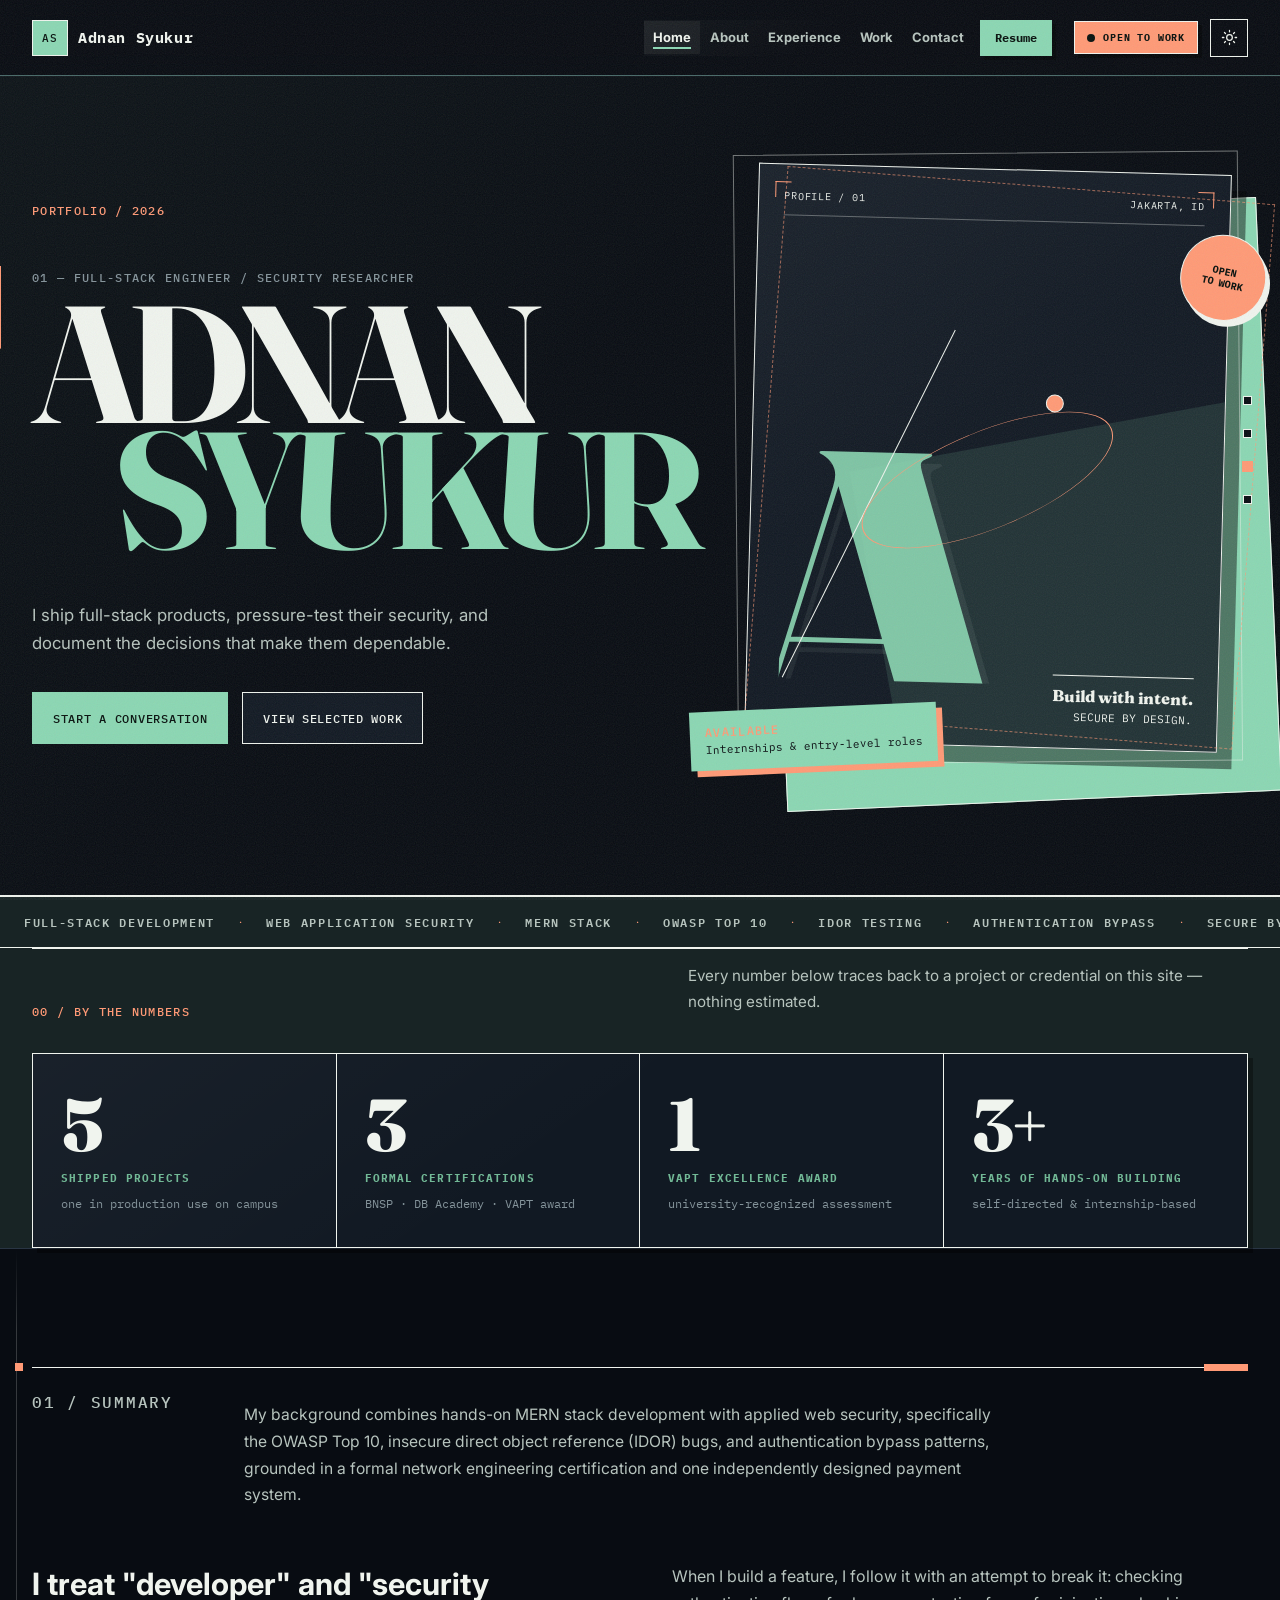
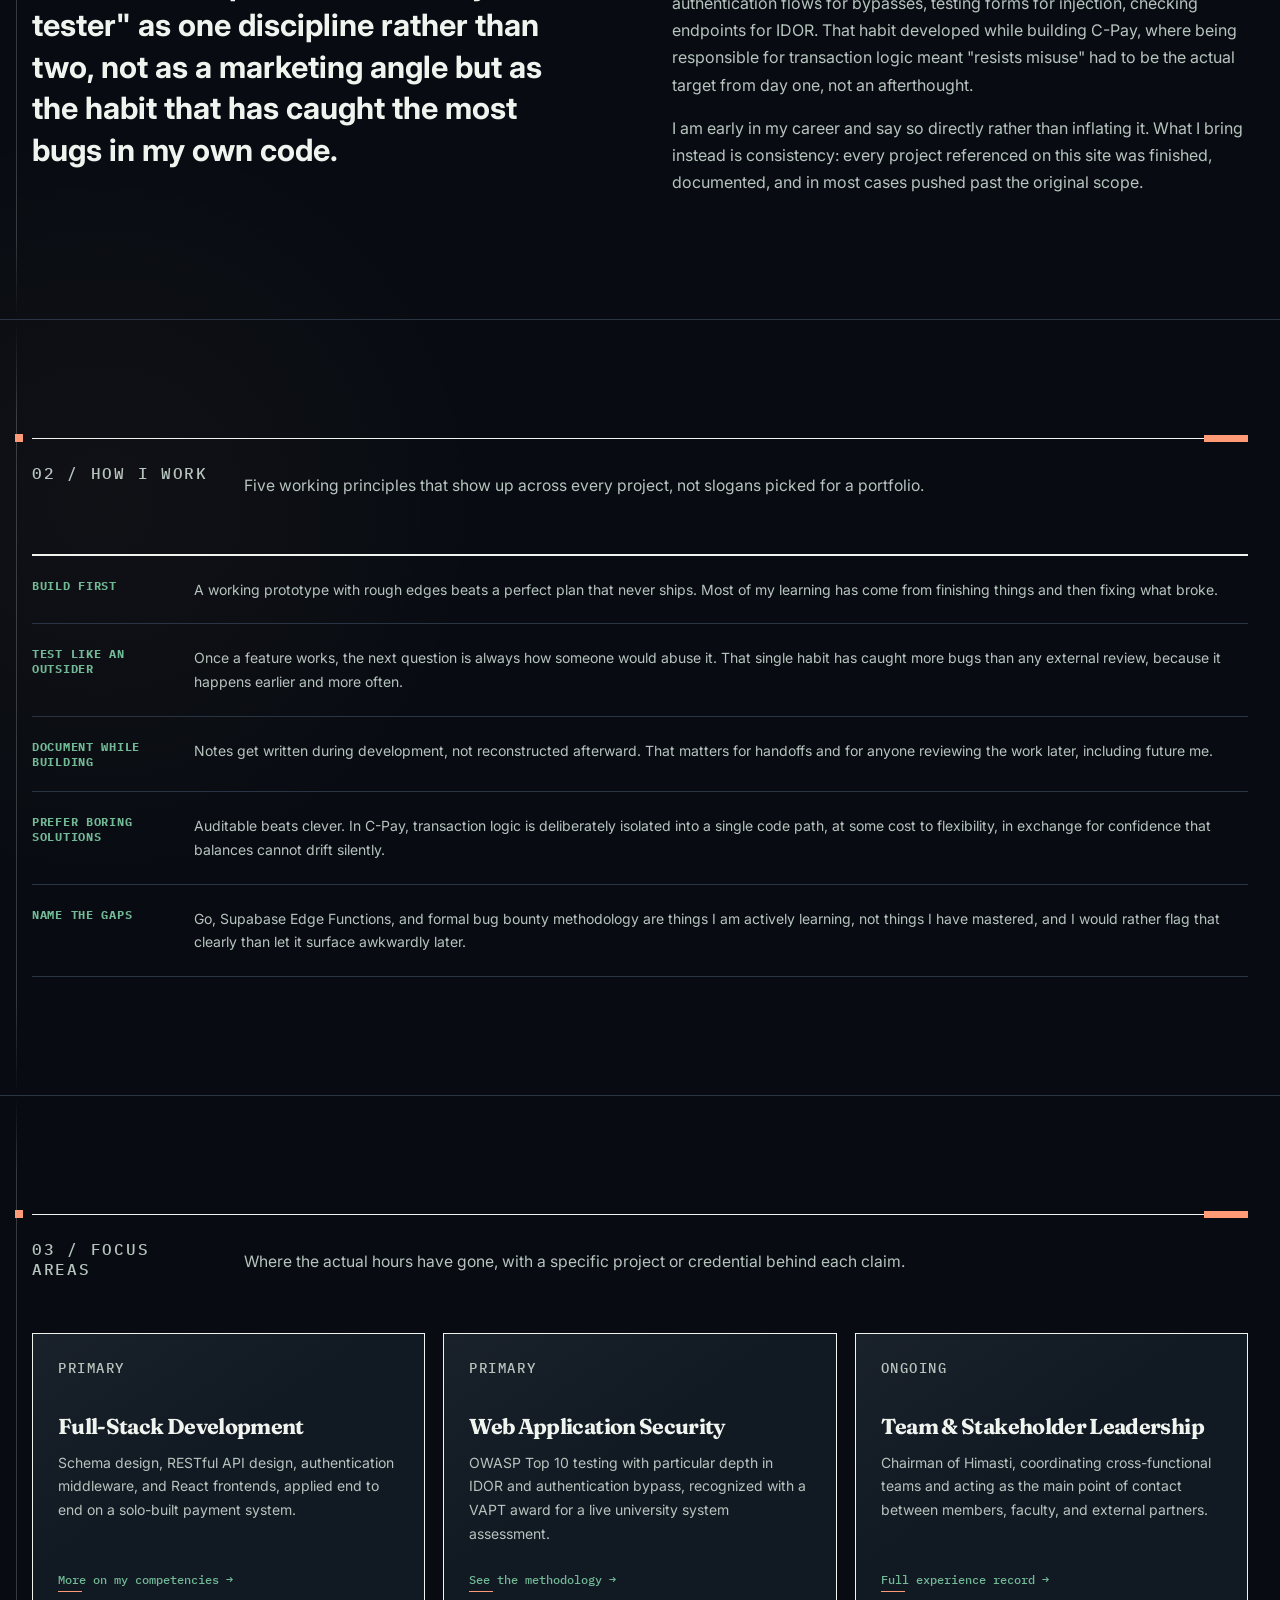
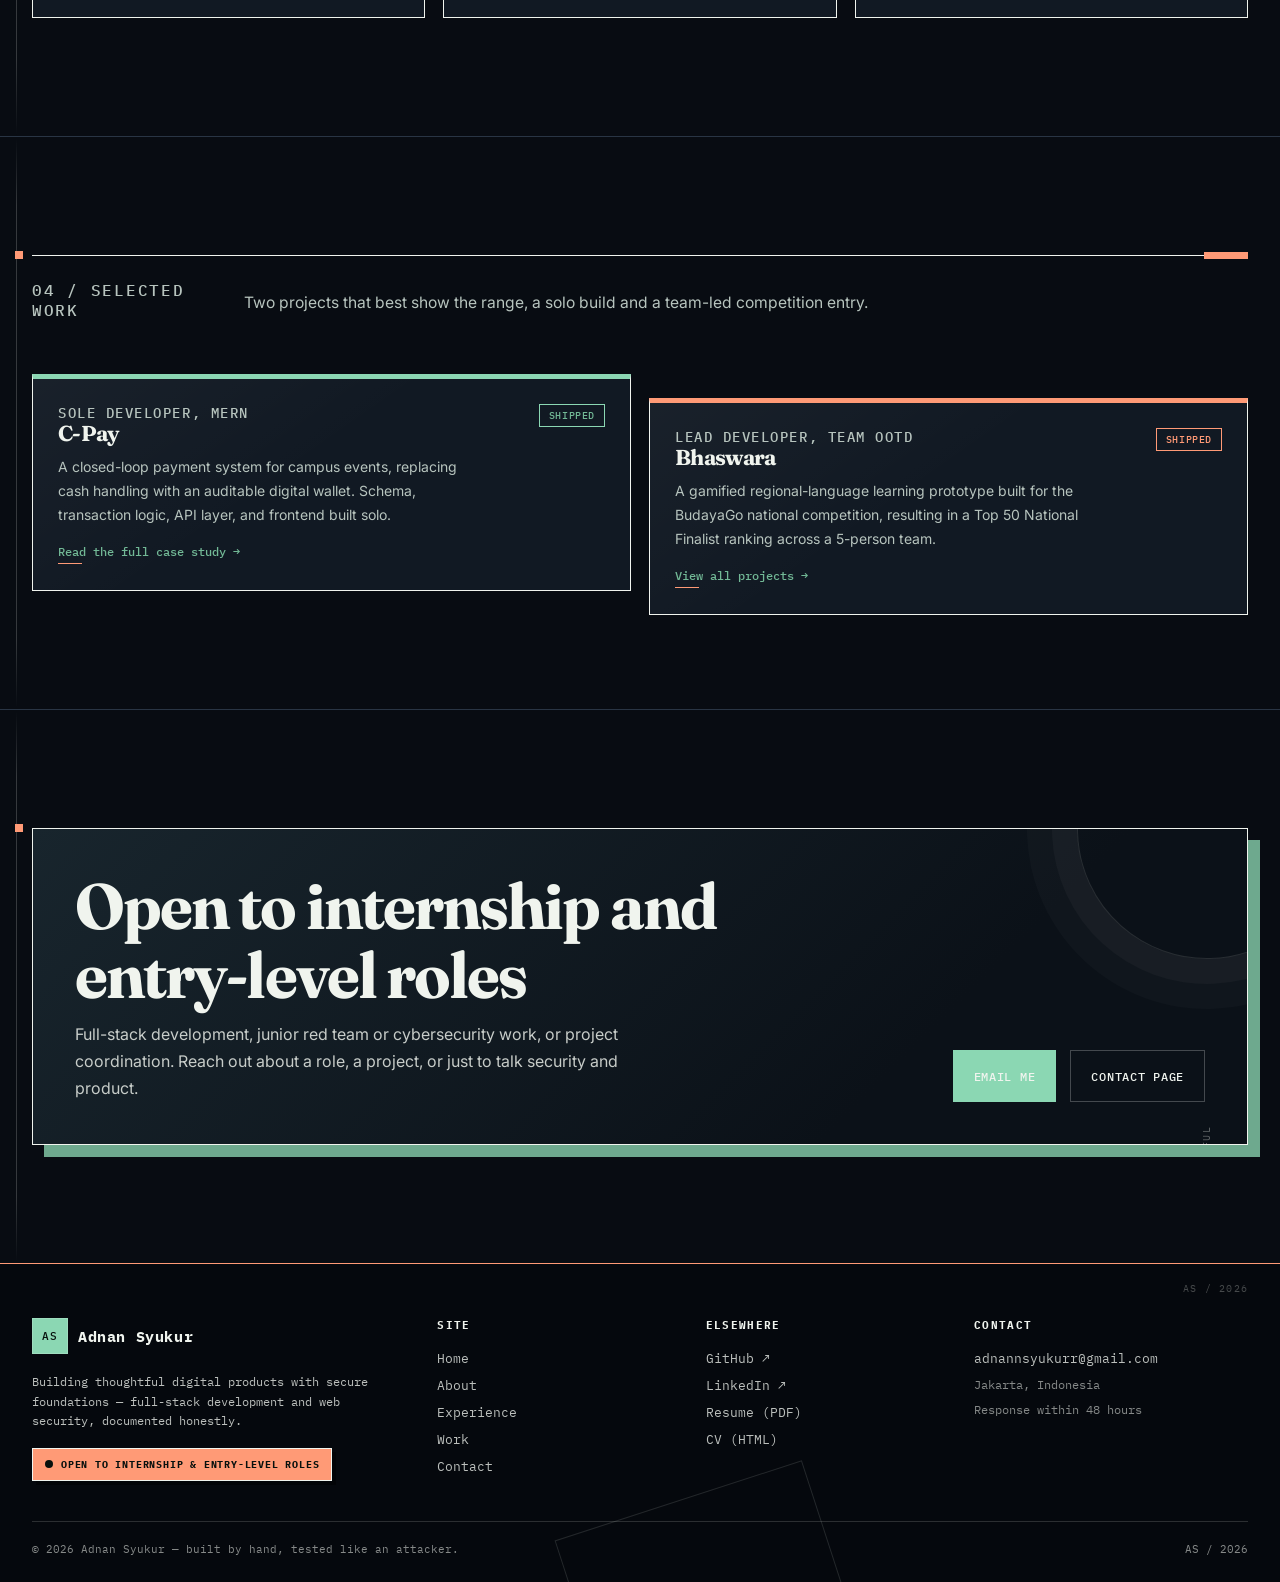
==== index.html @ c0afda23 "CHANGES" ====
<!DOCTYPE html>
<html lang="en">
<head>
<meta charset="UTF-8">
<meta name="viewport" content="width=device-width, initial-scale=1.0, viewport-fit=cover">
<meta name="theme-color" content="#080C12">
<meta name="color-scheme" content="light dark">
<script>
/* Dark is the portfolio's primary direction; an explicit light choice wins. */
(function(){try{var t=localStorage.getItem('theme');if(t!=='light'){document.documentElement.setAttribute('data-theme','dark')}}catch(e){document.documentElement.setAttribute('data-theme','dark')}})();
</script>
<meta name="robots" content="index, follow, max-snippet:-1, max-image-preview:large, max-video-preview:-1">

<!-- Canonical and language tags -->
<link rel="canonical" href="https://adnan-portofolio-navy.vercel.app/">
<link rel="alternate" hreflang="en" href="https://adnan-portofolio-navy.vercel.app/">

<!-- Primary Meta Tags -->
<title>Adnan Syukur | Full-Stack Developer & Security Researcher | Portfolio</title>
<meta name="description" content="Full-stack developer (MERN) and web security researcher with expertise in IDOR testing, authentication bypass, and secure system architecture. Currently open to roles in development and cybersecurity.">
<meta name="author" content="Adnan Syukur">
<meta name="keywords" content="full-stack developer, MERN, web security, IDOR testing, authentication, cybersecurity, portfolio">

<!-- Open Graph / Facebook Meta Tags -->
<meta property="og:type" content="website">
<meta property="og:url" content="https://adnan-portofolio-navy.vercel.app/">
<meta property="og:title" content="Adnan Syukur | Full-Stack Developer & Security Researcher">
<meta property="og:description" content="Explore my projects in full-stack development and web application security testing with proven MERN expertise.">
<meta property="og:site_name" content="Adnan Syukur Portfolio">
<meta property="og:locale" content="en_US">

<!-- Twitter Meta Tags -->
<meta name="twitter:card" content="summary_large_image">
<meta name="twitter:url" content="https://adnan-portofolio-navy.vercel.app/">
<meta name="twitter:title" content="Adnan Syukur | Full-Stack Developer & Security Researcher">
<meta name="twitter:description" content="Full-stack developer combining MERN stack expertise with applied web security testing.">
<meta name="twitter:creator" content="@adnansyukurs">

<!-- Favicon and Icons -->
<link rel="icon" href="assets/favicon.svg" type="image/svg+xml">
<link rel="shortcut icon" href="assets/favicon.svg">
<link rel="apple-touch-icon" href="assets/favicon.svg">

<!-- Preload and Prefetch -->
<link rel="preload" href="css/style.css" as="style">
<link rel="preconnect" href="https://fonts.googleapis.com">
<link rel="preconnect" href="https://fonts.gstatic.com" crossorigin>

<!-- Stylesheet -->
<link rel="stylesheet" href="css/style.css">
<link rel="stylesheet" href="https://fonts.googleapis.com/css2?family=Fraunces:opsz,wght@9..144,600;9..144,700;9..144,800&family=Inter:wght@400;500;600;700;800&family=IBM+Plex+Mono:wght@400;500;600;700&display=swap">
<script type="application/ld+json">
{"@context":"https://schema.org","@type":"Person","name":"Adnan Syukur","url":"https://adnan-portofolio-navy.vercel.app/","jobTitle":"Full-Stack Developer and Security Researcher","sameAs":["https://github.com/SS7ZX","https://www.linkedin.com/in/adnansyukurs/"]}
</script>

<!-- No-JavaScript fallback -->
<noscript>
  <p>This site works best with JavaScript enabled. Most features will still be available without it.</p>
</noscript>
</head>
<body>

<header class="site-header">
  <div class="container header-inner">
    <a class="brand" href="index.html">
      <span class="brand-mark">AS</span>
      <span class="brand-label">Adnan Syukur</span>
    </a>

    <nav class="site-nav" id="site-nav" aria-label="Main navigation">
      <a href="index.html" aria-current="page">Home</a>
      <a href="about.html">About</a>
      <a href="experience.html">Experience</a>
      <a href="work.html">Work</a>
      <a href="contact.html">Contact</a>
      <a class="nav-cta" href="assets/Adnan%20Syukur%20CV.pdf" target="_blank" rel="noopener">Resume</a>
    </nav>

    <div class="nav-meta" aria-label="Availability status">
      <span class="nav-status"><span class="nav-status-dot"></span>Open to work</span>
    </div>

    <button class="theme-toggle" id="theme-toggle" type="button" aria-label="Switch to dark mode" aria-pressed="false">
      <svg class="icon-sun" viewBox="0 0 24 24" fill="none" stroke="currentColor" stroke-width="1.8" stroke-linecap="round" aria-hidden="true"><circle cx="12" cy="12" r="4"></circle><path d="M12 2v2m0 16v2M4.9 4.9l1.4 1.4m11.4 11.4 1.4 1.4M2 12h2m16 0h2M4.9 19.1l1.4-1.4M17.7 6.3l1.4-1.4"></path></svg>
      <svg class="icon-moon" viewBox="0 0 24 24" fill="none" stroke="currentColor" stroke-width="1.8" stroke-linecap="round" stroke-linejoin="round" aria-hidden="true"><path d="M21 12.79A9 9 0 1 1 11.21 3 7 7 0 0 0 21 12.79z"></path></svg>
    </button>

    <button class="nav-toggle" id="nav-toggle" aria-label="Toggle navigation" aria-expanded="false">
      <span></span><span></span><span></span>
    </button>
  </div>
</header>

<main>

  <section class="hero hero-editorial">
    <div class="container hero-spread">
      <div class="hero-intro">
        <p class="kicker">Portfolio / 2026</p>
        <p class="hero-index">01 — Full-stack engineer / security researcher</p>
        <h1><span>Adnan</span><span>Syukur</span></h1>
        <p class="hero-copy">I ship full-stack products, pressure-test their security, and document the decisions that make them dependable.</p>
        <div class="actions">
          <a class="button button-primary" href="mailto:adnannsyukurr@gmail.com">Start a conversation</a>
          <a class="button button-secondary" href="work.html">View selected work</a>
        </div>
      </div>

      <div class="hero-frame" aria-label="Profile and availability">
        <div class="frame-backdrop"></div>
        <div class="frame-paper">
          <div class="frame-topline"><span>PROFILE / 01</span><span>JAKARTA, ID</span></div>
          <div class="frame-art" aria-hidden="true"><span class="art-letter">A</span><span class="art-line"></span><span class="art-orbit"></span><span class="art-dot"></span></div>
          <div class="frame-caption"><strong>Build with intent.</strong><span>Secure by design.</span></div>
        </div>
        <div class="frame-note"><span class="meta-label">Available</span><br>Internships &amp; entry-level roles</div>
        <div class="frame-stamp">OPEN<br>TO WORK</div>
      </div>
    </div>
  </section>

  <div class="marquee" aria-hidden="true">
    <div class="marquee-track">
      <div class="marquee-group">
        <span>Full-Stack Development</span><i>·</i><span>Web Application Security</span><i>·</i><span>MERN Stack</span><i>·</i><span>OWASP Top 10</span><i>·</i><span>IDOR Testing</span><i>·</i><span>Authentication Bypass</span><i>·</i><span>Secure by Design</span><i>·</i><span>Network Engineering</span><i>·</i>
      </div>
      <div class="marquee-group">
        <span>Full-Stack Development</span><i>·</i><span>Web Application Security</span><i>·</i><span>MERN Stack</span><i>·</i><span>OWASP Top 10</span><i>·</i><span>IDOR Testing</span><i>·</i><span>Authentication Bypass</span><i>·</i><span>Secure by Design</span><i>·</i><span>Network Engineering</span><i>·</i>
      </div>
    </div>
  </div>

  <section class="stats-band" aria-label="By the numbers">
    <div class="container">
      <div class="stats-head">
        <p class="section-label">00 / By the numbers</p>
        <p>Every number below traces back to a project or credential on this site — nothing estimated.</p>
      </div>
      <div class="stats-grid">
        <div class="stat">
          <span class="stat-value" data-count="5">0</span>
          <span class="stat-label">Shipped projects</span>
          <span class="stat-note">one in production use on campus</span>
        </div>
        <div class="stat">
          <span class="stat-value" data-count="3">0</span>
          <span class="stat-label">Formal certifications</span>
          <span class="stat-note">BNSP · DB Academy · VAPT award</span>
        </div>
        <div class="stat">
          <span class="stat-value" data-count="1">0</span>
          <span class="stat-label">VAPT excellence award</span>
          <span class="stat-note">university-recognized assessment</span>
        </div>
        <div class="stat">
          <span class="stat-value" data-count="3" data-suffix="+">0</span>
          <span class="stat-label">Years of hands-on building</span>
          <span class="stat-note">self-directed &amp; internship-based</span>
        </div>
      </div>
    </div>
  </section>

  <section class="section">
    <div class="container">
      <div class="section-heading">
        <p class="section-label">01 / Summary</p>
        <p>My background combines hands-on MERN stack development with applied web security, specifically the OWASP Top 10, insecure direct object reference (IDOR) bugs, and authentication bypass patterns, grounded in a formal network engineering certification and one independently designed payment system.</p>
      </div>
      <div class="intro-grid">
        <p class="lead">I treat "developer" and "security tester" as one discipline rather than two, not as a marketing angle but as the habit that has caught the most bugs in my own code.</p>
        <div class="prose">
          <p>When I build a feature, I follow it with an attempt to break it: checking authentication flows for bypasses, testing forms for injection, checking endpoints for IDOR. That habit developed while building C-Pay, where being responsible for transaction logic meant "resists misuse" had to be the actual target from day one, not an afterthought.</p>
          <p>I am early in my career and say so directly rather than inflating it. What I bring instead is consistency: every project referenced on this site was finished, documented, and in most cases pushed past the original scope.</p>
        </div>
      </div>
    </div>
  </section>

  <section class="section">
    <div class="container">
      <div class="section-heading">
        <p class="section-label">02 / How I Work</p>
        <p>Five working principles that show up across every project, not slogans picked for a portfolio.</p>
      </div>
      <ul class="rule-list">
        <li><strong>Build First</strong><span>A working prototype with rough edges beats a perfect plan that never ships. Most of my learning has come from finishing things and then fixing what broke.</span></li>
        <li><strong>Test Like An Outsider</strong><span>Once a feature works, the next question is always how someone would abuse it. That single habit has caught more bugs than any external review, because it happens earlier and more often.</span></li>
        <li><strong>Document While Building</strong><span>Notes get written during development, not reconstructed afterward. That matters for handoffs and for anyone reviewing the work later, including future me.</span></li>
        <li><strong>Prefer Boring Solutions</strong><span>Auditable beats clever. In C-Pay, transaction logic is deliberately isolated into a single code path, at some cost to flexibility, in exchange for confidence that balances cannot drift silently.</span></li>
        <li><strong>Name The Gaps</strong><span>Go, Supabase Edge Functions, and formal bug bounty methodology are things I am actively learning, not things I have mastered, and I would rather flag that clearly than let it surface awkwardly later.</span></li>
      </ul>
    </div>
  </section>

  <section class="section">
    <div class="container">
      <div class="section-heading">
        <p class="section-label">03 / Focus Areas</p>
        <p>Where the actual hours have gone, with a specific project or credential behind each claim.</p>
      </div>
      <div class="feature-grid">
        <div class="feature-card">
          <div>
            <p class="card-kicker">Primary</p>
            <h3>Full-Stack Development</h3>
            <p>Schema design, RESTful API design, authentication middleware, and React frontends, applied end to end on a solo-built payment system.</p>
          </div>
          <a class="card-link" href="about.html">More on my competencies &#8594;</a>
        </div>
        <div class="feature-card">
          <div>
            <p class="card-kicker">Primary</p>
            <h3>Web Application Security</h3>
            <p>OWASP Top 10 testing with particular depth in IDOR and authentication bypass, recognized with a VAPT award for a live university system assessment.</p>
          </div>
          <a class="card-link" href="work.html">See the methodology &#8594;</a>
        </div>
        <div class="feature-card">
          <div>
            <p class="card-kicker">Ongoing</p>
            <h3>Team &amp; Stakeholder Leadership</h3>
            <p>Chairman of Himasti, coordinating cross-functional teams and acting as the main point of contact between members, faculty, and external partners.</p>
          </div>
          <a class="card-link" href="experience.html">Full experience record &#8594;</a>
        </div>
      </div>
    </div>
  </section>

  <section class="section">
    <div class="container">
      <div class="section-heading">
        <p class="section-label">04 / Selected Work</p>
        <p>Two projects that best show the range, a solo build and a team-led competition entry.</p>
      </div>
      <div class="card-grid two">
        <div class="card">
          <div class="card-top">
            <div>
              <p class="card-kicker">Sole Developer, MERN</p>
              <h3>C-Pay</h3>
            </div>
            <span class="status">Shipped</span>
          </div>
          <p>A closed-loop payment system for campus events, replacing cash handling with an auditable digital wallet. Schema, transaction logic, API layer, and frontend built solo.</p>
          <a class="card-link project-link" href="work.html">Read the full case study &#8594;</a>
        </div>
        <div class="card">
          <div class="card-top">
            <div>
              <p class="card-kicker">Lead Developer, Team OOTD</p>
              <h3>Bhaswara</h3>
            </div>
            <span class="status">Shipped</span>
          </div>
          <p>A gamified regional-language learning prototype built for the BudayaGo national competition, resulting in a Top 50 National Finalist ranking across a 5-person team.</p>
          <a class="card-link project-link" href="work.html">View all projects &#8594;</a>
        </div>
      </div>
    </div>
  </section>

  <section class="section section-last">
    <div class="container">
      <div class="contact-panel">
        <div>
          <h2>Open to internship and entry-level roles</h2>
          <p>Full-stack development, junior red team or cybersecurity work, or project coordination. Reach out about a role, a project, or just to talk security and product.</p>
        </div>
        <div class="actions">
          <a class="button button-primary" href="mailto:adnannsyukurr@gmail.com">Email Me</a>
          <a class="button button-secondary" href="contact.html">Contact Page</a>
        </div>
      </div>
    </div>
  </section>

</main>

<footer class="site-footer">
  <div class="container">
    <div class="footer-grid">
      <div class="footer-brand">
        <a class="brand" href="index.html">
          <span class="brand-mark">AS</span>
          <span class="brand-label">Adnan Syukur</span>
        </a>
        <p>Building thoughtful digital products with secure foundations — full-stack development and web security, documented honestly.</p>
        <span class="nav-status"><span class="nav-status-dot"></span>Open to internship &amp; entry-level roles</span>
      </div>
      <nav class="footer-col" aria-label="Site links">
        <h4>Site</h4>
        <a href="index.html">Home</a>
        <a href="about.html">About</a>
        <a href="experience.html">Experience</a>
        <a href="work.html">Work</a>
        <a href="contact.html">Contact</a>
      </nav>
      <div class="footer-col">
        <h4>Elsewhere</h4>
        <a href="https://github.com/SS7ZX" target="_blank" rel="noopener">GitHub &#8599;</a>
        <a href="https://www.linkedin.com/in/adnansyukurs/" target="_blank" rel="noopener">LinkedIn &#8599;</a>
        <a href="assets/Adnan%20Syukur%20CV.pdf" target="_blank" rel="noopener">Resume (PDF)</a>
        <a href="Adnan-Syukur-CV.html">CV (HTML)</a>
      </div>
      <div class="footer-col">
        <h4>Contact</h4>
        <a href="mailto:adnannsyukurr@gmail.com">adnannsyukurr@gmail.com</a>
        <span>Jakarta, Indonesia</span>
        <span>Response within 48 hours</span>
      </div>
    </div>
    <div class="footer-inner">
      <p>&copy; <span id="year"></span> Adnan Syukur — built by hand, tested like an attacker.</p>
      <p>AS / 2026</p>
    </div>
  </div>
</footer>

<button class="back-top" id="back-top" aria-label="Back to top">&#8593;</button>

<script src="js/script.js"></script>
</body>
</html>
---- css/style.css ----
/* ==========================================================================
   ADNAN SYUKUR — PORTFOLIO STYLESHEET · v3.0
   Art direction: "Case File" — paper, ink, hard frames, mono annotations.
   Every value flows from the tokens below; there are no second palettes.
   Sections:
     01 Tokens (light + dark)    16 Timeline
     02 Reset & base             17 Notes
     03 Typography               18 Case studies & code
     04 Layout utilities         19 Tables
     05 Header & navigation      20 FAQ
     06 Theme toggle             21 Forms
     07 Hero (editorial frame)   22 Contact panel
     08 Marquee                  23 Footer
     09 Sections & headings      24 UI chrome (back-top, marker, chapters)
     10 Content layouts          25 Cursor & grain
     11 Rule list                26 Reveal & entrance
     12 Cards & grids            27 View transitions
     13 Stats band               28 Error pages
     14 Skills matrix            29 Reduced motion · Responsive · Print
     15 Tags
   ========================================================================== */

/* --------------------------------------------------------------------------
   01 · TOKENS
   -------------------------------------------------------------------------- */
:root {
  --ink: #0F1A26;            /* primary text / hard borders */
  --ink-soft: #33404B;       /* secondary text */
  --muted: #52606A;          /* tertiary / meta text */
  --paper: #EDE7D6;          /* page ground */
  --white: #F7F2E5;          /* card ground */
  --line: #B9B5A7;           /* soft borders */
  --blue: #2F6F5E;           /* primary accent (case-file green) */
  --blue-dark: #245747;
  --orange: #A23B2E;         /* secondary accent (rust) */
  --green: #2F6F5E;
  --yellow: #D4B85A;         /* focus ring */
  --navy: #0F1A26;           /* footer / dark panels */

  --sans: 'Inter', 'Helvetica Neue', Arial, sans-serif;
  --display: 'Fraunces', Georgia, 'Times New Roman', serif;
  --mono: 'IBM Plex Mono', 'SFMono-Regular', Consolas, monospace;

  --max: 1240px;
  --header: 76px;
  --shadow: 8px 8px 0 rgba(15, 26, 38, .14);
  --shadow-soft: 5px 5px 0 rgba(15, 26, 38, .12);
  --shadow-hard: 15px 16px 0 rgba(15, 26, 38, .12);

  --wash: rgba(15, 26, 38, .05);        /* hover tint on paper */
  --wash-strong: rgba(15, 26, 38, .10);
  --paper-glass: rgba(237, 231, 214, .9); /* header backdrop */
  --glow: rgba(212, 184, 90, .5);

  --on-ink: #F7F2E5;        /* text on ink/navy */
  --on-accent: #F7F2E5;     /* text on blue/orange */
}

:root[data-theme='dark'] {
  --ink: #F0F4EE;
  --ink-soft: #B7C4BE;
  --muted: #84939A;
  --paper: #080C12;
  --white: #111923;
  --line: #293544;
  --blue: #8BD7B3;
  --blue-dark: #72B996;
  --orange: #FF9A76;
  --green: #8BD7B3;
  --yellow: #F0D579;
  --navy: #05080D;

  --shadow: 8px 8px 0 rgba(0, 0, 0, .42);
  --shadow-soft: 5px 5px 0 rgba(0, 0, 0, .34);
  --shadow-hard: 15px 16px 0 rgba(0, 0, 0, .45);
  --wash: rgba(240, 244, 238, .055);
  --wash-strong: rgba(240, 244, 238, .10);
  --paper-glass: rgba(8, 12, 18, .88);
  --glow: rgba(240, 213, 121, .45);

  --on-ink: #F0F4EE;
  --on-accent: #07100D;
}

/* --------------------------------------------------------------------------
   02 · RESET & BASE
   -------------------------------------------------------------------------- */
*, *::before, *::after { box-sizing: border-box; }
html { scroll-behavior: smooth; }
body {
  margin: 0;
  overflow-x: hidden;
  color: var(--ink);
  background: var(--paper);
  font: 16px/1.7 var(--sans);
  -webkit-font-smoothing: antialiased;
  text-rendering: optimizeLegibility;
  transition: background-color .35s ease, color .35s ease;
}

/* page grid: fine drafting lines behind everything */
body::before {
  content: '';
  position: fixed;
  inset: 0;
  z-index: -1;
  pointer-events: none;
  opacity: .22;
  background-image:
    linear-gradient(90deg, rgba(37, 38, 34, .055) 1px, transparent 1px),
    linear-gradient(rgba(37, 38, 34, .055) 1px, transparent 1px);
  background-size: 36px 36px;
  mask-image: linear-gradient(to bottom, #000, transparent 76%);
}
:root[data-theme='dark'] body::before { background-image: linear-gradient(90deg, rgba(231,225,208,.04) 1px, transparent 1px), linear-gradient(rgba(231,225,208,.04) 1px, transparent 1px); }

/* film grain: subtle paper texture, pointer-safe, above content */
body::after {
  content: '';
  position: fixed;
  inset: 0;
  z-index: 9998;
  pointer-events: none;
  opacity: .055;
  background-image: url("data:image/svg+xml,%3Csvg xmlns='http://www.w3.org/2000/svg' width='160' height='160'%3E%3Cfilter id='n'%3E%3CfeTurbulence type='fractalNoise' baseFrequency='0.9' numOctaves='2' stitchTiles='stitch'/%3E%3C/filter%3E%3Crect width='100%25' height='100%25' filter='url(%23n)'/%3E%3C/svg%3E");
}
:root[data-theme='dark'] body::after { opacity: .09; }

a { color: inherit; text-decoration: none; }
img { max-width: 100%; display: block; }
button { font: inherit; }
::selection { color: var(--on-accent); background: var(--blue); }
:focus-visible { outline: 3px solid var(--yellow); outline-offset: 3px; }

/* --------------------------------------------------------------------------
   03 · TYPOGRAPHY
   -------------------------------------------------------------------------- */
h1, h2, h3, h4 { margin: 0; color: var(--ink); font-family: var(--display); font-weight: 700; line-height: 1.08; letter-spacing: -.03em; }
h1 { max-width: 850px; font-size: clamp(3.2rem, 7vw, 6.4rem); }
h2 { font-size: clamp(2rem, 4vw, 3.5rem); }
h3 { font-size: 1.35rem; }
h4 { font-size: 1rem; }

.kicker, .section-label, .meta-label, .card-kicker, .case-study-label, .hero-index {
  color: var(--orange);
  font: 500 12px var(--mono);
  letter-spacing: .11em;
  text-transform: uppercase;
}
.kicker { margin: 0 0 22px; }
.lead { color: var(--ink); font-size: 1.4rem; line-height: 1.5; font-weight: 700; }
.prose p, .section-heading p, .page-hero p, .hero-copy { color: var(--ink-soft); }
.prose p:last-child { margin-bottom: 0; }
.muted-meta { color: var(--muted); font: 12px var(--mono); margin: 0 0 12px; }

/* --------------------------------------------------------------------------
   04 · LAYOUT UTILITIES
   -------------------------------------------------------------------------- */
.container { width: min(var(--max), calc(100% - 64px)); margin: 0 auto; }
.section { position: relative; padding: 118px 0; border-bottom: 1px solid var(--line); }
.section-last { border-bottom: 0; }
.section::before {
  content: '';
  position: absolute;
  left: max(16px, calc((100vw - var(--max)) / 2 - 28px));
  top: 0;
  width: 1px;
  height: 100%;
  background: linear-gradient(to bottom, transparent, color-mix(in srgb, var(--ink) 20%, transparent) 12%, color-mix(in srgb, var(--ink) 20%, transparent) 88%, transparent);
  pointer-events: none;
}
.section > .container { position: relative; }
.section > .container::before {
  content: '';
  position: absolute;
  top: 0;
  left: -17px;
  width: 8px;
  height: 8px;
  background: var(--orange);
  transform: translateY(-4px);
}
.section-heading { position: relative; display: grid; grid-template-columns: 180px minmax(0, 1fr); gap: 32px; border-top: 1px solid var(--ink); padding-top: 16px; margin-bottom: 54px; }
.section-heading::after { content: ''; position: absolute; right: 0; top: -1px; width: 44px; height: 7px; background: var(--orange); transform: translateY(-3px); }
.section-heading h2 { max-width: 850px; }
.section-heading p { max-width: 760px; margin: 18px 0 0; font-size: .98rem; }
.section-heading > .section-label { margin: 0; padding-top: 8px; }

/* --------------------------------------------------------------------------
   05 · HEADER & NAVIGATION
   -------------------------------------------------------------------------- */
.site-header {
  position: sticky;
  top: 0;
  z-index: 20;
  height: var(--header);
  background: var(--paper-glass);
  border-bottom: 1px solid var(--ink);
  backdrop-filter: blur(14px);
  -webkit-backdrop-filter: blur(14px);
  transition: box-shadow .3s ease, background .3s ease;
}
.site-header.is-scrolled { box-shadow: 0 14px 34px color-mix(in srgb, var(--ink) 10%, transparent); }
.header-inner { height: 100%; display: flex; align-items: center; gap: 12px; }

.brand { display: inline-flex; align-items: center; gap: 10px; flex-shrink: 0; min-width: 0; font: 500 15px var(--mono); letter-spacing: .04em; }
.brand-mark {
  width: 36px;
  height: 36px;
  display: grid;
  place-items: center;
  color: var(--on-accent);
  background: var(--blue);
  border: 1px solid var(--ink);
  font-size: 11px;
  flex-shrink: 0;
  transition: transform .35s ease, background .35s ease, color .35s ease;
}
.brand:hover .brand-mark { transform: rotate(-8deg) scale(1.08); background: var(--ink); color: var(--on-ink); }
.brand-label { color: var(--ink); font-weight: 700; white-space: nowrap; }

.site-nav { display: flex; align-items: center; justify-content: center; gap: 1px; margin-left: auto; flex-wrap: nowrap; }
.site-nav a {
  position: relative;
  color: var(--ink-soft);
  font-size: 13px;
  font-weight: 700;
  line-height: 1;
  padding: 10px 9px;
  white-space: nowrap;
  transition: color .2s, background .2s;
}
.site-nav a:not(.nav-cta)::after {
  content: '';
  position: absolute;
  left: 9px;
  right: 9px;
  bottom: 5px;
  height: 2px;
  background: var(--blue);
  transform: scaleX(0);
  transform-origin: right;
  transition: transform .25s ease;
}
.site-nav a:hover, .site-nav a[aria-current='page'] { color: var(--ink); background: var(--wash); }
.site-nav a:hover::after, .site-nav a[aria-current='page']::after { transform: scaleX(1); transform-origin: left; }
.site-nav .nav-cta {
  color: var(--on-ink);
  background: var(--ink);
  font-family: var(--mono);
  font-size: 12px;
  padding: 11px 14px;
  margin-left: 6px;
  border: 1px solid var(--ink);
}
.site-nav .nav-cta:hover { color: var(--on-accent); background: var(--blue); border-color: var(--blue); }

.nav-meta { display: flex; align-items: center; gap: 10px; margin-left: 10px; }
.nav-status {
  display: inline-flex;
  align-items: center;
  gap: 8px;
  padding: 9px 12px;
  color: var(--on-accent);
  background: var(--orange);
  border: 1px solid var(--ink);
  box-shadow: 4px 4px 0 var(--ink);
  font: 700 10px var(--mono);
  letter-spacing: .08em;
  text-transform: uppercase;
  white-space: nowrap;
}
.nav-status-dot { width: 8px; height: 8px; border-radius: 50%; background: var(--on-accent); box-shadow: 0 0 0 0 color-mix(in srgb, var(--on-accent) 55%, transparent); animation: pulse 2.2s infinite; }

.nav-toggle { display: none; border: 0; background: transparent; padding: 8px; cursor: pointer; }
.nav-toggle span { display: block; width: 24px; height: 2px; margin: 5px 0; background: var(--ink); transition: transform .25s, opacity .25s; }
.nav-toggle[aria-expanded='true'] span:nth-child(1) { transform: translateY(7px) rotate(45deg); }
.nav-toggle[aria-expanded='true'] span:nth-child(2) { opacity: 0; }
.nav-toggle[aria-expanded='true'] span:nth-child(3) { transform: translateY(-7px) rotate(-45deg); }

/* --------------------------------------------------------------------------
   06 · THEME TOGGLE
   -------------------------------------------------------------------------- */
.theme-toggle {
  display: grid;
  place-items: center;
  width: 38px;
  height: 38px;
  padding: 0;
  color: var(--ink);
  background: transparent;
  border: 1px solid var(--ink);
  cursor: pointer;
  flex-shrink: 0;
  transition: background .2s ease, color .2s ease, transform .2s ease;
}
.theme-toggle:hover { color: var(--on-accent); background: var(--ink); transform: rotate(-8deg); }
.theme-toggle:active { transform: rotate(-8deg) scale(.94); }
.theme-toggle svg { width: 17px; height: 17px; }
.theme-toggle .icon-sun { display: none; }
.theme-toggle .icon-moon { display: block; }
:root[data-theme='dark'] .theme-toggle .icon-sun { display: block; }
:root[data-theme='dark'] .theme-toggle .icon-moon { display: none; }

/* --------------------------------------------------------------------------
   07 · HERO — EDITORIAL FRAME
   -------------------------------------------------------------------------- */
.hero, .page-hero { position: relative; overflow: hidden; border-bottom: 1px solid var(--ink); background: var(--paper); }
.hero { padding: 88px 0 112px; }
.hero-editorial { min-height: min(820px, calc(100vh - var(--header))); display: flex; align-items: center; }
.hero-spread { display: grid; grid-template-columns: minmax(0, 1.08fr) minmax(320px, .82fr); gap: 48px; align-items: center; }
@media (min-width: 1101px) {
  .hero-spread { grid-template-columns: minmax(0, 1fr) minmax(430px, .78fr); gap: 82px; }
  .hero-intro h1 { font-size: clamp(5.2rem, 10.5vw, 10rem); }
  .frame-backdrop { inset: 38px -12px -22px 34px; }
}
@media (max-width: 1100px) and (min-width: 821px) {
  .hero-spread { grid-template-columns: minmax(0, 1fr) minmax(300px, .78fr); gap: 32px; }
  .hero-intro h1 { font-size: clamp(4.8rem, 10vw, 8.4rem); }
}

.hero-intro { position: relative; z-index: 2; padding: 34px 0; min-width: 0; }
.hero-intro .kicker { display: block; color: var(--orange); margin-bottom: 52px; }
.hero-index { margin: 0 0 15px; color: var(--muted); }
.hero-intro h1 { max-width: none; color: var(--ink); font-size: clamp(5.8rem, 13vw, 12rem); line-height: .76; letter-spacing: -.08em; text-transform: uppercase; }
.hero-intro h1 span { display: block; }
.hero-intro h1 span:last-child { color: var(--blue); margin-left: 13%; }
.hero-copy { max-width: 510px; margin: 48px 0 0; font-size: 1.05rem; }
.hero-intro::after {
  content: '';
  position: absolute;
  left: -32px;
  top: 16%;
  width: 1px;
  height: 118px;
  background: var(--orange);
  transform: scaleY(.7);
  transform-origin: top;
}

.actions { display: flex; flex-wrap: wrap; gap: 14px; margin-top: 34px; }
.button {
  display: inline-flex;
  align-items: center;
  justify-content: center;
  min-height: 52px;
  padding: 0 20px;
  border: 1px solid var(--ink);
  font: 500 12px var(--mono);
  letter-spacing: .06em;
  text-transform: uppercase;
  cursor: pointer;
  transition: transform .2s ease, box-shadow .2s ease, background .2s ease, color .2s ease;
}
.button:hover { transform: translate(-2px, -2px); box-shadow: var(--shadow-soft); }
.button:active { transform: translate(0, 0); box-shadow: none; }
.button-primary { color: var(--on-accent); background: var(--blue); border-color: var(--blue); }
.button-primary:hover { color: var(--on-ink); background: var(--ink); border-color: var(--ink); }
.button-secondary { color: var(--ink); background: var(--white); }
.button-secondary:hover { color: var(--on-accent); background: var(--ink); }

.hero-frame { position: relative; min-height: 610px; min-width: 0; transform: translate(var(--frame-x, 0), var(--frame-y, 0)) rotate(var(--frame-rotate, 1.5deg)); transition: transform .35s cubic-bezier(.2, .7, .2, 1); }
.hero-frame::before, .hero-frame::after { content: ''; position: absolute; pointer-events: none; z-index: 5; }
.hero-frame::before { inset: -16px 8px 16px -16px; border: 1px solid color-mix(in srgb, var(--ink) 45%, transparent); transform: rotate(-2deg); animation: register-float 8s ease-in-out infinite alternate; }
.hero-frame::after { inset: 15px -6px 48px 14px; border: 1px dashed color-mix(in srgb, var(--orange) 60%, transparent); transform: rotate(3deg); animation: register-pulse 5s ease-in-out infinite; }

.frame-backdrop { position: absolute; inset: 38px -22px -22px 24px; background: var(--blue); border: 1px solid var(--ink); transform: rotate(-4deg); animation: frame-shift 7s ease-in-out infinite alternate; }
.frame-paper {
  position: absolute;
  inset: 0 24px 32px 0;
  padding: 25px;
  background: var(--white);
  border: 1px solid var(--ink);
  box-shadow: var(--shadow-hard);
  overflow: hidden;
  isolation: isolate;
}
.frame-paper::before { content: ''; position: absolute; inset: 45% -15% -25% 30%; background: var(--blue); transform: rotate(-12deg); opacity: .13; z-index: 0; }
.frame-paper::after {
  content: '';
  position: absolute;
  inset: 74px 0 0;
  z-index: 0;
  pointer-events: none;
  opacity: .32;
  background-image:
    linear-gradient(90deg, transparent 49.8%, color-mix(in srgb, var(--ink) 20%, transparent) 50%, transparent 50.2%),
    linear-gradient(transparent 49.8%, color-mix(in srgb, var(--ink) 20%, transparent) 50%, transparent 50.2%);
  background-size: 112px 112px;
  mask-image: linear-gradient(to bottom, transparent, #000 35%, #000 75%, transparent);
}
.frame-paper > * { z-index: 1; position: relative; }

.frame-topline { position: relative; display: flex; justify-content: space-between; color: var(--ink); border-bottom: 1px solid color-mix(in srgb, var(--ink) 35%, transparent); padding-bottom: 12px; font: 10px var(--mono); text-transform: uppercase; letter-spacing: .08em; }
.frame-topline::before, .frame-topline::after { content: ''; position: absolute; top: -8px; width: 16px; height: 16px; border-top: 1px solid var(--orange); }
.frame-topline::before { left: -9px; border-left: 1px solid var(--orange); }
.frame-topline::after { right: -9px; border-right: 1px solid var(--orange); }

.frame-art { position: absolute; inset: 92px 32px 62px; overflow: hidden; z-index: 1; }
.art-letter {
  position: absolute;
  left: -12%;
  bottom: -14%;
  color: var(--blue);
  font: 800 27rem/.65 var(--display);
  letter-spacing: -.18em;
  opacity: .9;
  text-shadow: 10px 10px 0 color-mix(in srgb, var(--ink) 8%, transparent);
  animation: art-breathe 6s ease-in-out infinite alternate;
}
.art-line { position: absolute; left: 21%; top: 12%; width: 1px; height: 92%; background: var(--ink); transform: rotate(25deg); }
.art-orbit { position: absolute; left: 17%; top: 20%; width: 66%; aspect-ratio: 1; border: 1px solid var(--orange); border-radius: 50%; transform: rotate(-24deg) scaleY(.36); animation: orbit-drift 9s ease-in-out infinite alternate; }
.art-dot { position: absolute; left: 64%; top: 31%; width: 18px; height: 18px; background: var(--orange); border: 1px solid var(--ink); border-radius: 50%; }

.frame-caption { position: absolute; right: 24px; bottom: 24px; display: grid; gap: 4px; color: var(--ink); border-top: 1px solid var(--ink); padding-top: 10px; font: 11px var(--mono); text-align: right; text-transform: uppercase; }
.frame-caption strong { font: 800 16px var(--display); text-transform: none; letter-spacing: 0; }
.frame-note { position: absolute; left: -54px; bottom: 8px; padding: 13px 15px; color: var(--on-ink); background: var(--ink); box-shadow: 6px 6px 0 var(--orange); font: 11px/1.5 var(--mono); transform: rotate(-4deg); z-index: 6; }
.frame-note .meta-label { color: var(--orange); }
.frame-stamp {
  position: absolute;
  right: -13px;
  top: 60px;
  z-index: 6;
  display: grid;
  place-items: center;
  width: 86px;
  height: 86px;
  color: var(--on-accent);
  background: var(--orange);
  border: 1px solid var(--ink);
  box-shadow: 5px 5px 0 var(--ink);
  border-radius: 50%;
  font: 700 10px/1.2 var(--mono);
  text-align: center;
  text-transform: uppercase;
  transform: rotate(11deg);
  animation: availability-pulse 3s ease-in-out infinite;
}

/* inner pages */
.page-hero { padding: 106px 0 78px; }
.page-hero::before { content: ''; position: absolute; left: 0; top: 28%; width: 18%; height: 1px; background: var(--orange); box-shadow: 0 8px 0 color-mix(in srgb, var(--orange) 35%, transparent), 0 16px 0 color-mix(in srgb, var(--orange) 16%, transparent); }
.page-hero .container { position: relative; }
.page-hero .container::after { content: 'ARCHIVE / FIELD NOTES'; position: absolute; right: 0; top: 0; color: var(--muted); font: 10px var(--mono); letter-spacing: .12em; }
.page-hero h1 { max-width: 1000px; font-size: clamp(2.8rem, 6vw, 5.6rem); }
.page-hero p { max-width: 680px; margin: 22px 0 0; font-size: 1.15rem; }
.page-hero .kicker { margin-bottom: 18px; }

/* --------------------------------------------------------------------------
   08 · MARQUEE
   -------------------------------------------------------------------------- */
.marquee { overflow: hidden; border-top: 1px solid var(--ink); border-bottom: 1px solid var(--ink); background: var(--white); }
.marquee-track { display: flex; width: max-content; animation: marquee 32s linear infinite; }
.marquee:hover .marquee-track { animation-play-state: paused; }
.marquee-group { display: flex; align-items: center; padding: 15px 0; }
.marquee-group span { padding: 0 24px; color: var(--ink-soft); font: 600 12px var(--mono); letter-spacing: .14em; text-transform: uppercase; white-space: nowrap; }
.marquee-group i { font-style: normal; color: var(--orange); font-size: 11px; }

/* --------------------------------------------------------------------------
   09 · CONTENT LAYOUTS
   -------------------------------------------------------------------------- */
.intro-grid, .split { display: grid; grid-template-columns: 1fr 1fr; gap: 64px; align-items: start; }
.intro-grid .lead { margin-top: 0; padding-right: 18px; font-size: clamp(1.35rem, 2.4vw, 2rem); line-height: 1.35; }
.prose { max-width: 620px; }
.prose h3 { margin-bottom: 12px; }
.prose p { margin: 0 0 16px; }

/* --------------------------------------------------------------------------
   10 · RULE LIST
   -------------------------------------------------------------------------- */
.rule-list { margin: 0; padding: 0; list-style: none; border-top: 2px solid var(--ink); }
.rule-list li {
  display: grid;
  grid-template-columns: 140px 1fr;
  gap: 22px;
  padding: 22px 0;
  border-bottom: 1px solid var(--line);
  transition: padding-left .35s ease, background-color .35s ease;
}
.rule-list li:hover { padding-left: 12px; background: var(--wash); }
.rule-list strong { color: var(--blue-dark); font: 700 12px var(--mono); letter-spacing: .06em; text-transform: uppercase; }
.rule-list span { color: var(--ink-soft); font-size: 14px; }

/* --------------------------------------------------------------------------
   11 · CARDS & GRIDS
   -------------------------------------------------------------------------- */
.feature-grid, .card-grid { display: grid; grid-template-columns: repeat(3, 1fr); gap: 18px; }
.card-grid.two { grid-template-columns: repeat(2, 1fr); }
.feature-card, .card {
  position: relative;
  padding: 25px;
  overflow: hidden;
  background: var(--white);
  border: 1px solid var(--ink);
  transition: transform .45s cubic-bezier(.2, .7, .2, 1), box-shadow .45s ease, border-color .3s ease;
}
.feature-card::before, .card::before {
  content: '';
  position: absolute;
  left: 0;
  top: 0;
  width: 100%;
  height: 4px;
  background: var(--orange);
  transform: scaleX(0);
  transform-origin: left;
  transition: transform .45s cubic-bezier(.2, .7, .2, 1);
}
.feature-card:hover::before, .card:hover::before { transform: scaleX(1); }
.feature-card:hover, .card:hover { transform: translate(-4px, -4px); border-color: var(--blue); box-shadow: var(--shadow); }
.feature-card > *, .card > * { position: relative; z-index: 1; }
.feature-card { min-height: 280px; display: flex; flex-direction: column; justify-content: space-between; }
.feature-card h3 { margin: 38px 0 12px; }
.feature-card p, .card p { max-width: 48ch; margin: 0; color: var(--ink-soft); font-size: 14px; }
.feature-card h3, .card h3 { text-wrap: balance; }

.card-top { display: flex; justify-content: space-between; gap: 16px; align-items: flex-start; }
.card-kicker { margin: 0 0 12px; transition: letter-spacing .35s ease; }
.card:hover .card-kicker { letter-spacing: .16em; }
.card h3 { margin-bottom: 10px; }
.card-link {
  display: inline-block;
  margin-top: 26px;
  color: var(--blue-dark);
  font: 500 12px var(--mono);
  position: relative;
  padding-bottom: 5px;
  transition: color .2s ease, transform .2s ease;
}
.card-link::after { content: ''; position: absolute; left: 0; bottom: 0; width: 24px; height: 1px; background: var(--orange); transition: width .35s ease; }
.card-link:hover { color: var(--orange); transform: translateX(4px); }
.card:hover .card-link::after { width: 100%; }
.project-link { margin-top: 18px; }
.card-footer { display: flex; flex-direction: column; margin-top: auto; }
.project-card { min-height: 330px; display: flex; flex-direction: column; }
.project-card .card-footer { margin-top: auto; }

.card-grid.two .card:nth-child(2n) { transform: translateY(24px); }
.card-grid.two .card:nth-child(2n):hover { transform: translate(-4px, 20px); }
.card-grid.two .card:first-child { border-top: 5px solid var(--blue); }
.card-grid.two .card:nth-child(2) { border-top: 5px solid var(--orange); }
.card-grid.two .card:first-child .status { color: var(--blue-dark); border-color: var(--blue); }
.card-grid.two .card:nth-child(2) .status { color: var(--orange); border-color: var(--orange); }

.status {
  flex: 0 0 auto;
  width: fit-content;
  padding: 4px 9px;
  color: var(--blue-dark);
  border: 1px solid var(--blue);
  background: transparent;
  font: 500 10px var(--mono);
  letter-spacing: .06em;
  text-transform: uppercase;
}
.status.progress { color: var(--orange); border-color: var(--orange); }

/* --------------------------------------------------------------------------
   12 · STATS BAND
   -------------------------------------------------------------------------- */
.stats-band { background: var(--paper); border-bottom: 1px solid var(--line); }
.stats-head { display: flex; align-items: flex-end; justify-content: space-between; gap: 24px; border-top: 1px solid var(--ink); padding-top: 14px; margin-bottom: 34px; }
.stats-head .section-label { margin: 0; padding-top: 8px; }
.stats-head p:last-child { max-width: 560px; margin: 0 0 4px; color: var(--ink-soft); font-size: .95rem; }
.stats-grid { display: grid; grid-template-columns: repeat(4, 1fr); border: 1px solid var(--ink); background: var(--white); box-shadow: var(--shadow-soft); }
.stat { display: grid; gap: 10px; align-content: start; padding: 34px 28px; border-right: 1px solid var(--ink); }
.stat:last-child { border-right: 0; }
.stat-value { color: var(--ink); font: 800 clamp(2.8rem, 6vw, 4.6rem)/1 var(--display); letter-spacing: -.04em; font-variant-numeric: tabular-nums; }
.stat-label { color: var(--blue-dark); font: 700 11px var(--mono); letter-spacing: .1em; text-transform: uppercase; }
.stat-note { margin: 0; color: var(--muted); font: 12px/1.5 var(--mono); }

/* --------------------------------------------------------------------------
   13 · SKILLS MATRIX
   -------------------------------------------------------------------------- */
.skill-grid { display: grid; grid-template-columns: repeat(3, 1fr); gap: 18px; }
.skill-group { padding: 26px 24px 22px; background: var(--white); border: 1px solid var(--ink); transition: box-shadow .3s ease, transform .3s ease; }
.skill-group:hover { box-shadow: var(--shadow-soft); transform: translate(-2px, -2px); }
.skill-group h3 { margin: 0 0 20px; padding-bottom: 10px; border-bottom: 1px solid var(--ink); color: var(--blue-dark); font: 700 12px var(--mono); letter-spacing: .1em; text-transform: uppercase; }
.skill { margin-bottom: 16px; }
.skill:last-child { margin-bottom: 0; }
.skill-head { display: flex; justify-content: space-between; gap: 10px; margin-bottom: 7px; font: 500 12px var(--mono); }
.skill-head span:first-child { color: var(--ink); }
.skill-level { color: var(--orange); text-transform: uppercase; font-size: 10px; letter-spacing: .06em; }
.skill-track { position: relative; height: 6px; background: var(--paper); border: 1px solid var(--ink); }
.skill-fill { display: block; height: 100%; width: 0; background: var(--blue); transition: width 1.1s cubic-bezier(.2, .7, .2, 1); }
.skill-legend { margin: 22px 0 0; color: var(--muted); font: 11px var(--mono); letter-spacing: .04em; }

/* --------------------------------------------------------------------------
   14 · TAGS
   -------------------------------------------------------------------------- */
.stack-group { padding-top: 20px; border-top: 2px solid var(--ink); }
.stack-group h3 { margin-bottom: 18px; font-size: 1rem; letter-spacing: 0; }
.tags { display: flex; flex-wrap: wrap; gap: 8px; }
.tag { padding: 7px 10px; color: var(--ink-soft); background: var(--paper); border: 1px solid var(--ink); font: 400 12px var(--mono); }

/* --------------------------------------------------------------------------
   15 · TIMELINE
   -------------------------------------------------------------------------- */
.timeline { position: relative; margin-left: 18px; border-left: 1px solid var(--line); }
.timeline-item { position: relative; padding: 0 0 54px 44px; }
.timeline-item:last-child { padding-bottom: 0; }
.timeline-item::before {
  content: '';
  position: absolute;
  left: -6px;
  top: 4px;
  width: 11px;
  height: 11px;
  background: var(--orange);
  border: 3px solid var(--paper);
  outline: 1px solid var(--orange);
  border-radius: 50%;
}
.timeline-meta { display: flex; flex-wrap: wrap; gap: 14px; align-items: center; margin-bottom: 12px; color: var(--muted); font: 400 12px var(--mono); }
.timeline-item h3 { margin-bottom: 5px; }
.organization { margin: 0 0 18px; color: var(--blue); font-weight: 700; }
.timeline-item ul { margin: 0; padding-left: 18px; color: var(--ink-soft); font-size: 14px; }
.timeline-item li { padding-left: 5px; margin-bottom: 8px; }

/* --------------------------------------------------------------------------
   16 · NOTES
   -------------------------------------------------------------------------- */
.note { margin: 20px 0 0; padding: 16px 18px; color: var(--ink-soft); background: var(--wash); border-left: 4px solid var(--blue); font-size: 14px; }

/* --------------------------------------------------------------------------
   17 · CASE STUDIES & CODE
   -------------------------------------------------------------------------- */
.case-study { display: grid; grid-template-columns: 230px 1fr; gap: 48px; padding: 32px 0; border-top: 1px solid var(--line); }
.case-study:last-child { border-bottom: 1px solid var(--line); }
.case-study-label { color: var(--orange); font: 500 12px var(--mono); text-transform: uppercase; letter-spacing: .08em; }
.case-study h3 { margin-bottom: 14px; }
.case-study p { max-width: 720px; margin: 0; color: var(--ink-soft); }
.case-study .rule-list li { grid-template-columns: 110px 1fr; }
.code, .architecture { margin: 0; padding: 24px; overflow-x: auto; font: 12px/1.65 var(--mono); }
.code { color: var(--on-ink); background: var(--navy); border: 1px solid color-mix(in srgb, var(--blue) 40%, transparent); }
.architecture { color: var(--ink); background: var(--white); border: 1px solid var(--ink); }

/* --------------------------------------------------------------------------
   18 · TABLES
   -------------------------------------------------------------------------- */
.table-wrap { overflow-x: auto; border-top: 2px solid var(--ink); }
table { width: 100%; min-width: 650px; border-collapse: collapse; }
th, td { padding: 16px 12px; text-align: left; vertical-align: top; border-bottom: 1px solid var(--line); }
th { color: var(--ink); background: var(--wash); font: 700 11px var(--mono); letter-spacing: .07em; text-transform: uppercase; }
td { color: var(--ink-soft); font-size: 14px; }
td:first-child { color: var(--ink); font-weight: 700; }

/* --------------------------------------------------------------------------
   19 · FAQ
   -------------------------------------------------------------------------- */
.faq { max-width: 850px; }
details { border-top: 1px solid var(--line); }
details:last-child { border-bottom: 1px solid var(--line); }
summary { display: flex; justify-content: space-between; gap: 20px; padding: 21px 0; cursor: pointer; color: var(--ink); font-weight: 800; list-style: none; }
summary::-webkit-details-marker { display: none; }
summary::after { content: '+'; color: var(--blue); font: 500 20px var(--mono); }
details[open] summary::after { content: '−'; }
details p { max-width: 720px; margin: -4px 0 22px; color: var(--ink-soft); font-size: 14px; }

/* --------------------------------------------------------------------------
   20 · FORMS
   -------------------------------------------------------------------------- */
.form-grid { display: grid; grid-template-columns: repeat(2, minmax(0, 1fr)); gap: 18px; max-width: 820px; }
.form-field { display: grid; gap: 8px; }
.form-field.full { grid-column: 1 / -1; }
.form-field label { color: var(--ink); font: 500 11px var(--mono); letter-spacing: .08em; text-transform: uppercase; }
.form-field input, .form-field textarea {
  width: 100%;
  padding: 13px 14px;
  color: var(--ink);
  background: var(--white);
  border: 1px solid var(--ink);
  font: 15px/1.5 var(--sans);
}
.form-field textarea { min-height: 150px; resize: vertical; }
.form-field input::placeholder, .form-field textarea::placeholder { color: var(--muted); }
.form-field input:focus-visible, .form-field textarea:focus-visible { outline: 3px solid var(--yellow); outline-offset: 3px; }
.form-note { margin: 14px 0 0; color: var(--muted); font: 11px/1.5 var(--mono); }

/* --------------------------------------------------------------------------
   21 · CONTACT PANEL
   -------------------------------------------------------------------------- */
.contact-panel {
  position: relative;
  display: grid;
  grid-template-columns: 1fr auto;
  gap: 40px;
  align-items: end;
  padding: 42px;
  color: var(--on-ink);
  background: var(--ink);
  border: 1px solid var(--ink);
  box-shadow: 12px 12px 0 var(--blue);
  overflow: hidden;
}
.contact-panel::before { content: ''; position: absolute; width: 260px; height: 260px; right: -90px; top: -130px; border: 1px solid color-mix(in srgb, var(--on-ink) 12%, transparent); border-radius: 50%; box-shadow: 0 0 0 25px color-mix(in srgb, var(--on-ink) 3%, transparent), 0 0 0 50px color-mix(in srgb, var(--on-ink) 2%, transparent); transform: rotate(20deg); }
.contact-panel::after { content: 'LET’S MAKE SOMETHING USEFUL'; position: absolute; right: 34px; bottom: 18px; color: color-mix(in srgb, var(--on-ink) 35%, transparent); font: 10px var(--mono); letter-spacing: .14em; transform: rotate(-90deg); transform-origin: right bottom; }
.contact-panel > * { position: relative; z-index: 1; }
.contact-panel h2, .contact-panel p { color: var(--on-ink); }
.contact-panel h2 { max-width: 680px; font-size: clamp(2.5rem, 5vw, 4.5rem); }
.contact-panel p { max-width: 600px; opacity: .82; margin: 12px 0 0; }
.contact-panel .button-primary { color: var(--on-ink); background: var(--blue); border-color: var(--blue); }
.contact-panel .button-primary:hover { color: var(--on-accent); background: var(--orange); border-color: var(--orange); }
.contact-panel .button-secondary { color: var(--on-ink); border-color: color-mix(in srgb, var(--on-ink) 25%, transparent); background: transparent; }
.contact-panel .button-secondary:hover { background: var(--on-ink); color: var(--navy); }

/* --------------------------------------------------------------------------
   22 · FOOTER
   -------------------------------------------------------------------------- */
.site-footer { position: relative; padding: 54px 0 26px; background: var(--navy); color: color-mix(in srgb, var(--on-ink) 78%, transparent); border-top: 1px solid var(--orange); overflow: hidden; }
.site-footer::before { content: 'AS / 2026'; position: absolute; right: 32px; top: 18px; color: color-mix(in srgb, var(--on-ink) 28%, transparent); font: 10px var(--mono); letter-spacing: .12em; }
.site-footer::after { content: ''; position: absolute; left: 45%; bottom: -94px; width: 260px; height: 180px; border: 1px solid color-mix(in srgb, var(--on-ink) 13%, transparent); transform: rotate(-18deg); pointer-events: none; }
.footer-grid { position: relative; z-index: 1; display: grid; grid-template-columns: 1.6fr 1fr 1fr 1.2fr; gap: 40px; padding-bottom: 40px; }
.footer-brand p { max-width: 340px; margin: 18px 0; font: 12px/1.6 var(--mono); }
.footer-brand .brand-mark { border-color: color-mix(in srgb, var(--on-ink) 20%, transparent); }
.footer-col { display: grid; gap: 10px; align-content: start; }
.footer-col h4 { margin-bottom: 8px; color: var(--on-ink); font: 700 11px var(--mono); letter-spacing: .12em; text-transform: uppercase; }
.footer-col a { color: inherit; font: 400 13px var(--mono); transition: color .2s ease, padding-left .2s ease; }
.footer-col a:hover { color: var(--orange); padding-left: 6px; }
.footer-col span { color: color-mix(in srgb, var(--on-ink) 55%, transparent); font: 400 12px var(--mono); }
.footer-grid .nav-status { box-shadow: 4px 4px 0 color-mix(in srgb, var(--on-ink) 18%, transparent); }
.footer-inner { position: relative; z-index: 1; display: flex; justify-content: space-between; gap: 20px; border-top: 1px solid color-mix(in srgb, var(--on-ink) 16%, transparent); padding-top: 20px; }
.footer-inner p { margin: 0; font: 400 11px var(--mono); color: color-mix(in srgb, var(--on-ink) 55%, transparent); }

/* --------------------------------------------------------------------------
   23 · UI CHROME — back-to-top, scroll marker, chapter nav
   -------------------------------------------------------------------------- */
.back-top {
  position: fixed;
  right: 24px;
  bottom: 24px;
  width: 44px;
  height: 44px;
  display: grid;
  place-items: center;
  color: var(--on-ink);
  background: var(--ink);
  border: 1px solid var(--ink);
  cursor: pointer;
  opacity: 0;
  visibility: hidden;
  transform: translateY(12px);
  transition: opacity .25s ease, transform .25s ease, visibility .25s, background .2s ease, color .2s ease;
  z-index: 10;
}
.back-top:hover { color: var(--on-accent); background: var(--blue); border-color: var(--blue); }
.back-top.is-visible { opacity: 1; visibility: visible; transform: translateY(0); }

.scroll-marker { position: fixed; z-index: 10000; top: 0; left: 0; width: 100%; height: 3px; pointer-events: none; background: linear-gradient(90deg, var(--blue), var(--orange)); transform-origin: left center; box-shadow: 0 1px 10px var(--glow); }

.chapter-nav { position: fixed; right: 28px; top: 50%; transform: translateY(-50%); z-index: 40; display: grid; gap: 4px; }
.chapter-nav-item {
  display: flex;
  align-items: center;
  justify-content: flex-end;
  gap: 10px;
  padding: 7px 0;
  background: none;
  border: 0;
  cursor: pointer;
  color: var(--muted);
  font: 500 10px var(--mono);
  letter-spacing: .08em;
  text-transform: uppercase;
}
.chapter-nav-item::before { content: ''; width: 9px; height: 9px; border: 1px solid var(--ink); background: var(--paper); transition: background .2s ease, border-color .2s ease, transform .2s ease; }
.chapter-nav-item:hover::before, .chapter-nav-item.is-active::before { background: var(--orange); border-color: var(--orange); transform: scale(1.2); }
.chapter-nav-item span { max-width: 0; overflow: hidden; white-space: nowrap; opacity: 0; transition: opacity .25s ease, max-width .25s ease; }
.chapter-nav:hover .chapter-nav-item span { max-width: 150px; opacity: 1; }
.chapter-nav-item.is-active { color: var(--ink); }
.chapter-nav-item.is-active span { max-width: 150px; opacity: 1; }
@media (max-width: 1380px) {
  .chapter-nav-item span { display: none; }
  .chapter-nav-item.is-active span { display: none; }
  .chapter-nav { gap: 10px; }
}

/* --------------------------------------------------------------------------
   24 · CURSOR
   -------------------------------------------------------------------------- */
.cursor-dot { position: fixed; top: 0; left: 0; pointer-events: none; border-radius: 50%; z-index: 10001; opacity: 0; }
html.has-cursor, html.has-cursor a, html.has-cursor button, html.has-cursor summary, html.has-cursor label { cursor: none; }
html.has-cursor input, html.has-cursor textarea { cursor: auto; }
html.has-cursor .cursor-dot { width: 6px; height: 6px; background: var(--orange); transition: transform .18s ease, background-color .18s ease; }
html.has-cursor .cursor-dot.is-hover { transform: scale(1.6); background: var(--blue); }

/* --------------------------------------------------------------------------
   25 · REVEAL & ENTRANCE
   -------------------------------------------------------------------------- */
.reveal { opacity: 0; transform: translateY(32px); transition: opacity .65s ease, transform .65s cubic-bezier(.2, .7, .2, 1); }
.reveal.is-visible { opacity: 1; transform: none; }
.reveal:nth-child(2) { transition-delay: .08s; }
.reveal:nth-child(3) { transition-delay: .16s; }
.reveal:nth-child(4) { transition-delay: .24s; }

/* staged page-load entrance (only when JS ran — html.js.is-ready) */
html.js.is-ready .hero-intro > * {
  opacity: 0;
  animation: rise .7s cubic-bezier(.2, .7, .2, 1) forwards;
}
html.js.is-ready .hero-intro > *:nth-child(1) { animation-delay: .08s; }
html.js.is-ready .hero-intro > *:nth-child(2) { animation-delay: .16s; }
html.js.is-ready .hero-intro > *:nth-child(3) { animation-delay: .24s; }
html.js.is-ready .hero-intro > *:nth-child(4) { animation-delay: .34s; }
html.js.is-ready .hero-intro > *:nth-child(5) { animation-delay: .44s; }
html.js.is-ready .hero-intro > *:nth-child(6) { animation-delay: .54s; }
/* the hero frame keeps its pointer-tilt transform, so it enters via the page fade */
html.js.is-ready .page-hero .container > * { opacity: 0; animation: rise .7s cubic-bezier(.2, .7, .2, 1) forwards; }
html.js.is-ready .page-hero .container > *:nth-child(1) { animation-delay: .1s; }
html.js.is-ready .page-hero .container > *:nth-child(2) { animation-delay: .2s; }
html.js.is-ready .page-hero .container > *:nth-child(3) { animation-delay: .3s; }
html.js.is-ready .page-hero .container > *:nth-child(4) { animation-delay: .4s; }

/* page-load fade (class toggled by JS) */
body.page-loading main, body.page-loading .site-footer { opacity: 0; transform: translateY(14px); }
body main, body .site-footer { transition: opacity .65s ease, transform .65s cubic-bezier(.2, .7, .2, 1); }
body.page-leaving main, body.page-leaving .site-footer { opacity: 0; transform: translateY(-12px); }

/* --------------------------------------------------------------------------
   26 · VIEW TRANSITIONS
   -------------------------------------------------------------------------- */
@view-transition { navigation: auto; }
::view-transition-old(root) { animation: vt-out .38s cubic-bezier(.4, 0, .2, 1) both; }
::view-transition-new(root) { animation: vt-in .5s cubic-bezier(.2, .7, .2, 1) both; }

/* --------------------------------------------------------------------------
   27 · ERROR PAGES
   -------------------------------------------------------------------------- */
.error-page .error-hero { overflow: hidden; padding: 116px 0 94px; border-bottom: 1px solid var(--ink); }
.error-page .page-hero .container::after { display: none; }
.error-hero-grid { display: grid; grid-template-columns: minmax(0, 1fr) minmax(300px, .72fr); gap: 72px; align-items: center; }
.error-hero-copy { position: relative; z-index: 1; }
.error-hero-copy h1 { max-width: 720px; font-size: clamp(4.5rem, 9vw, 8.5rem); line-height: .84; }
.error-hero-copy p:last-child { max-width: 580px; margin: 30px 0 0; color: var(--ink-soft); font-size: 1.1rem; }
.error-display {
  position: relative;
  min-height: 310px;
  display: flex;
  flex-direction: column;
  justify-content: space-between;
  padding: 24px;
  background: var(--white);
  border: 1px solid var(--ink);
  box-shadow: 14px 14px 0 var(--blue);
  transform: rotate(2deg);
  isolation: isolate;
}
.error-display::before { content: ''; position: absolute; inset: 16px -12px -12px 16px; z-index: -1; border: 1px dashed var(--orange); transform: rotate(-5deg); }
.error-display::after {
  content: '';
  position: absolute;
  inset: 58px 0 0;
  z-index: -1;
  opacity: .32;
  background-image:
    linear-gradient(90deg, transparent 49.7%, color-mix(in srgb, var(--ink) 18%, transparent) 50%, transparent 50.3%),
    linear-gradient(transparent 49.7%, color-mix(in srgb, var(--ink) 18%, transparent) 50%, transparent 50.3%);
  background-size: 88px 88px;
  mask-image: linear-gradient(to bottom, transparent, #000 35%, transparent);
}
.error-display-index { color: var(--orange); font: 11px var(--mono); letter-spacing: .12em; }
.error-display strong { margin-left: -10px; color: var(--blue); font: 800 clamp(8rem, 17vw, 15rem)/.7 var(--display); letter-spacing: -.12em; text-shadow: 9px 9px 0 color-mix(in srgb, var(--ink) 8%, transparent); }
.error-display-caption { align-self: flex-end; padding-top: 12px; border-top: 1px solid var(--ink); color: var(--ink-soft); font: 11px/1.5 var(--mono); text-align: right; text-transform: uppercase; }
.error-page .error-content { align-items: start; }
.error-page .error-message h2 { font-size: clamp(2rem, 4vw, 3rem); }
.error-page .error-details { position: relative; border: 1px solid var(--ink); background: var(--white); padding: 24px; box-shadow: 7px 7px 0 color-mix(in srgb, var(--blue) 50%, transparent); }
.error-page .error-details::before { content: 'STATUS REPORT'; position: absolute; top: -10px; right: 18px; padding: 0 8px; color: var(--orange); background: var(--paper); font: 10px var(--mono); letter-spacing: .1em; }
.error-page .error-details h3 { margin-bottom: 18px; font-size: 1.1rem; }
.error-page .error-details dl { margin: 0; }
.error-page .error-details dt { margin: 12px 0 4px; color: var(--ink); font-size: 14px; font-weight: 700; }
.error-page .error-details dd { margin: 0 0 12px; padding-left: 12px; color: var(--ink-soft); font-size: 14px; }
.error-page .error-details dd ul { margin: 8px 0; padding-left: 18px; }
.error-page .error-suggestions { list-style: none; margin: 24px 0; padding: 0; }
.error-page .error-suggestions li { padding: 12px 0; border-bottom: 1px solid var(--line); color: var(--ink-soft); font-size: 15px; transition: padding-left .3s ease, background-color .3s ease; }
.error-page .error-suggestions li:hover { padding-left: 10px; background: var(--wash); }
.error-page .error-suggestions a, .error-page .error-note a { color: var(--blue-dark); font-weight: 600; text-decoration: underline; text-decoration-color: var(--orange); text-underline-offset: 4px; }
.error-page .error-note { margin: 28px 0 0; padding: 20px; background: var(--wash); border-left: 4px solid var(--blue); font-size: 14px; }
.error-page-500 .error-display strong { color: var(--orange); }
.error-page-500 .error-display { box-shadow: 14px 14px 0 var(--orange); }
.error-page-500 .error-display::before { border-color: var(--blue); }

/* --------------------------------------------------------------------------
   28 · KEYFRAMES
   -------------------------------------------------------------------------- */
@keyframes rise { from { opacity: 0; transform: translateY(26px); } to { opacity: 1; transform: none; } }
@keyframes pulse { 0%, 100% { box-shadow: 0 0 0 0 color-mix(in srgb, var(--on-accent) 40%, transparent); } 50% { box-shadow: 0 0 0 6px transparent; } }
@keyframes marquee { to { transform: translateX(-50%); } }
@keyframes frame-shift { from { transform: rotate(-4deg) translate(0, 0); } to { transform: rotate(-1deg) translate(10px, 7px); } }
@keyframes art-breathe { from { transform: translateY(0) scale(1); } to { transform: translateY(-12px) scale(1.03); } }
@keyframes orbit-drift { from { transform: rotate(-24deg) scaleY(.36) translateX(0); } to { transform: rotate(-12deg) scaleY(.36) translateX(22px); } }
@keyframes register-float { from { transform: rotate(-2deg) translate(0, 0); } to { transform: rotate(-1deg) translate(8px, 5px); } }
@keyframes register-pulse { 0%, 100% { opacity: .55; transform: rotate(3deg) scale(1); } 50% { opacity: 1; transform: rotate(2deg) scale(1.012); } }
@keyframes availability-pulse { 0%, 100% { transform: rotate(11deg) scale(1); } 50% { transform: rotate(11deg) scale(1.045); } }
@keyframes vt-out { to { opacity: 0; transform: translateY(-20px); } }
@keyframes vt-in { from { opacity: 0; transform: translateY(20px); } }

/* --------------------------------------------------------------------------
   29 · REDUCED MOTION · RESPONSIVE · PRINT
   -------------------------------------------------------------------------- */
@media (prefers-reduced-motion: reduce) {
  html { scroll-behavior: auto; }
  *, *::before, *::after { animation-duration: .01ms !important; animation-iteration-count: 1 !important; transition-duration: .01ms !important; }
  .reveal, html.js.is-ready .hero-intro > *, html.js.is-ready .page-hero .container > * { opacity: 1; transform: none; }
  .marquee-track { animation: none; }
  body main, body .site-footer { transition: none; }
}

@media (max-width: 1180px) {
  .feature-grid, .card-grid { grid-template-columns: repeat(2, 1fr); }
  .skill-grid { grid-template-columns: repeat(2, 1fr); }
}

@media (max-width: 940px) and (min-width: 641px) {
  .brand-label { display: none; }
}

@media (max-width: 900px) {
  .chapter-nav { display: none; }
}

@media (max-width: 820px) {
  .container { width: min(var(--max), calc(100% - 48px)); }
  .hero-spread { grid-template-columns: 1fr; gap: 48px; }
  .hero-editorial { display: block; }
  .hero-frame { width: min(100%, 620px); min-height: 520px; margin: 0 auto; }
  .nav-status { display: none; }
  .intro-grid, .split { grid-template-columns: 1fr; gap: 34px; }
  .section-heading { grid-template-columns: 1fr; gap: 8px; margin-bottom: 34px; }
  .section-heading > .section-label { padding-top: 0; }
  .card-grid, .card-grid.two { grid-template-columns: repeat(2, 1fr); }
  .card-grid.two .card:nth-child(2n) { transform: none; }
  .card-grid.two .card:nth-child(2n):hover { transform: translate(-4px, -4px); }
  .stats-grid { grid-template-columns: repeat(2, 1fr); }
  .stat:nth-child(2) { border-right: 0; }
  .stat:nth-child(n + 3) { border-top: 1px solid var(--ink); }
  .case-study { grid-template-columns: 1fr; gap: 14px; }
  .contact-panel { grid-template-columns: 1fr; gap: 28px; padding: 30px 24px; box-shadow: 8px 8px 0 var(--blue); }
  .contact-panel::after { display: none; }
  .error-hero-grid { grid-template-columns: 1fr; gap: 54px; }
  .error-display { max-width: 560px; width: 100%; margin: 0 auto; }
  .section::before { left: 14px; }
  .section > .container::before { left: -7px; }
  .page-hero .container::after { position: static; display: block; margin-top: 26px; }
  .footer-grid { grid-template-columns: 1fr 1fr; gap: 32px; }
}

@media (max-width: 640px) {
  :root { --header: 68px; }
  .container { width: min(var(--max), calc(100% - 32px)); }
  .site-header { height: auto; }
  .header-inner { position: relative; padding: 12px 0; flex-wrap: wrap; }
  .brand { flex: 1 1 auto; }
  .site-nav {
    position: absolute;
    top: calc(100% + 6px);
    left: 0;
    right: 0;
    display: none;
    flex-direction: column;
    align-items: stretch;
    gap: 4px;
    padding: 18px 16px 22px;
    background: var(--white);
    border: 1px solid var(--ink);
    box-shadow: var(--shadow);
    z-index: 30;
  }
  .site-nav.is-open { display: flex; animation: menu-in .2s ease both; }
  .site-nav a { text-align: center; padding: 12px 9px; }
  .site-nav .nav-cta { margin: 8px 0 0; }
  .nav-meta { display: none; }
  .theme-toggle { margin-left: auto; }
  .nav-toggle { display: block; }
  .hero { padding: 62px 0 82px; }
  .hero-intro .kicker { margin-bottom: 36px; }
  .hero-intro h1 { font-size: clamp(4.3rem, 21vw, 7rem); }
  .hero-copy { margin-top: 38px; }
  .hero-frame { min-height: 420px; }
  .frame-paper { padding: 18px; }
  .frame-art { inset: 70px 20px 46px; }
  .art-letter { font-size: 18rem; }
  .frame-note { left: -4px; bottom: -12px; }
  .frame-stamp { right: -3px; top: 30px; width: 68px; height: 68px; font-size: 8px; }
  .hero-frame::before { inset: -8px 3px 8px -8px; }
  .hero-frame::after { inset: 8px -3px 36px 8px; }
  .frame-paper::after { background-size: 78px 78px; }
  .page-hero { padding: 66px 0 52px; }
  .page-hero::before { width: 28%; }
  .section { padding: 82px 0; }
  .section-heading::after { width: 30px; }
  .section::before, .section > .container::before { display: none; }
  .intro-grid .lead { padding-right: 0; }
  .feature-grid, .card-grid, .card-grid.two { grid-template-columns: 1fr; }
  .skill-grid { grid-template-columns: 1fr; }
  .stats-grid { grid-template-columns: 1fr; }
  .stat { border-right: 0; border-bottom: 1px solid var(--ink); }
  .stat:last-child { border-bottom: 0; }
  .stats-head { flex-direction: column; align-items: flex-start; gap: 10px; }
  .rule-list li { grid-template-columns: 1fr; gap: 5px; }
  .timeline-item { padding-left: 28px; }
  .form-grid { grid-template-columns: 1fr; }
  .form-field.full { grid-column: auto; }
  .footer-grid { grid-template-columns: 1fr; gap: 28px; }
  .footer-inner { flex-direction: column; gap: 8px; }
  .site-footer::before { right: 16px; }
  .site-footer::after { left: 58%; }
  .back-top { right: 16px; bottom: 16px; }
  .marquee-group span { padding: 0 18px; font-size: 10px; }
}

@media print {
  .site-header, .back-top, .actions, .marquee, .theme-toggle, .chapter-nav, .cursor-dot, .scroll-marker { display: none !important; }
  body::before, body::after { display: none; }
  body, .site-footer { background: #fff; color: #111; }
  .feature-card, .card, .frame-paper, .skill-group, .error-display { box-shadow: none; break-inside: avoid; }
  .reveal { opacity: 1; transform: none; }
  .section, .case-study { border-color: #ddd; }
}

@keyframes menu-in { from { opacity: 0; transform: translateY(-8px); } to { opacity: 1; transform: none; } }

.skip-to-main { position: absolute; left: 16px; top: -60px; z-index: 50; padding: 10px 14px; color: var(--on-ink); background: var(--ink); border: 1px solid var(--ink); }
.skip-to-main:focus { top: 16px; }

/* --------------------------------------------------------------------------
   30 · DARK ART DIRECTION POLISH
   -------------------------------------------------------------------------- */
:root[data-theme='dark'] body {
  background-image:
    radial-gradient(circle at 78% 8%, rgba(139, 215, 179, .075), transparent 27rem),
    radial-gradient(circle at 8% 44%, rgba(255, 154, 118, .035), transparent 24rem);
}
:root[data-theme='dark'] .site-header {
  border-bottom-color: color-mix(in srgb, var(--blue) 32%, var(--line));
  box-shadow: 0 1px 0 rgba(255,255,255,.025);
}
:root[data-theme='dark'] .site-header.is-scrolled {
  box-shadow: 0 16px 40px rgba(0,0,0,.28), 0 1px 0 rgba(139,215,179,.12);
}
:root[data-theme='dark'] .site-nav .nav-cta {
  color: var(--on-accent);
  background: var(--blue);
  border-color: var(--blue);
  box-shadow: 4px 4px 0 rgba(0,0,0,.35);
}
:root[data-theme='dark'] .site-nav .nav-cta:hover {
  color: var(--on-accent);
  background: var(--orange);
  border-color: var(--orange);
  box-shadow: 2px 2px 0 rgba(0,0,0,.35);
}
:root[data-theme='dark'] .frame-note {
  color: var(--navy);
  background: var(--blue);
}
:root[data-theme='dark'] .back-top,
:root[data-theme='dark'] .skip-to-main {
  color: var(--on-accent);
  background: var(--blue);
  border-color: var(--blue);
}
:root[data-theme='dark'] .button-primary:hover {
  color: var(--on-accent);
  background: var(--ink);
  border-color: var(--ink);
}
:root[data-theme='dark'] .brand:hover .brand-mark {
  color: var(--on-accent);
  background: var(--blue);
}
:root[data-theme='dark'] .hero,
:root[data-theme='dark'] .page-hero {
  background:
    linear-gradient(135deg, rgba(139,215,179,.035), transparent 42%),
    var(--paper);
}
:root[data-theme='dark'] .frame-paper,
:root[data-theme='dark'] .feature-card,
:root[data-theme='dark'] .card,
:root[data-theme='dark'] .skill-group,
:root[data-theme='dark'] .stats-grid,
:root[data-theme='dark'] .architecture,
:root[data-theme='dark'] .error-display,
:root[data-theme='dark'] .site-nav,
:root[data-theme='dark'] .form-field input,
:root[data-theme='dark'] .form-field textarea {
  background-image: linear-gradient(145deg, rgba(255,255,255,.035), transparent 45%);
}
:root[data-theme='dark'] .feature-card:hover,
:root[data-theme='dark'] .card:hover,
:root[data-theme='dark'] .skill-group:hover {
  box-shadow: 0 18px 38px rgba(0,0,0,.24), 0 0 0 1px color-mix(in srgb, var(--blue) 24%, transparent);
}
:root[data-theme='dark'] .marquee,
:root[data-theme='dark'] .stats-band {
  background: color-mix(in srgb, var(--paper) 88%, var(--blue));
}
:root[data-theme='dark'] .tag {
  color: var(--ink-soft);
  background: rgba(139,215,179,.045);
  border-color: color-mix(in srgb, var(--line) 82%, var(--blue));
}
:root[data-theme='dark'] .tag:hover {
  color: var(--ink);
  border-color: var(--blue);
  background: rgba(139,215,179,.10);
}
:root[data-theme='dark'] .code {
  background: #060B11;
  box-shadow: inset 0 0 0 1px rgba(139,215,179,.05);
}
:root[data-theme='dark'] .contact-panel {
  background: linear-gradient(135deg, #18252D, #0B1118 72%);
  box-shadow: 12px 12px 0 color-mix(in srgb, var(--blue) 78%, var(--navy));
}
:root[data-theme='dark'] .nav-status {
  box-shadow: 4px 4px 0 rgba(0,0,0,.45);
}
:root[data-theme='dark'] ::selection {
  color: #06110C;
  background: var(--blue);
}

@media (max-width: 640px) {
  .hero-intro h1 { letter-spacing: -.07em; }
  .section-heading p { max-width: none; }
  .contact-panel { margin-right: 8px; }
  .actions .button { flex: 1 1 190px; }
}
---- css/style.css ----
/* ==========================================================================
   ADNAN SYUKUR — PORTFOLIO STYLESHEET · v3.0
   Art direction: "Case File" — paper, ink, hard frames, mono annotations.
   Every value flows from the tokens below; there are no second palettes.
   Sections:
     01 Tokens (light + dark)    16 Timeline
     02 Reset & base             17 Notes
     03 Typography               18 Case studies & code
     04 Layout utilities         19 Tables
     05 Header & navigation      20 FAQ
     06 Theme toggle             21 Forms
     07 Hero (editorial frame)   22 Contact panel
     08 Marquee                  23 Footer
     09 Sections & headings      24 UI chrome (back-top, marker, chapters)
     10 Content layouts          25 Cursor & grain
     11 Rule list                26 Reveal & entrance
     12 Cards & grids            27 View transitions
     13 Stats band               28 Error pages
     14 Skills matrix            29 Reduced motion · Responsive · Print
     15 Tags
   ========================================================================== */

/* --------------------------------------------------------------------------
   01 · TOKENS
   -------------------------------------------------------------------------- */
:root {
  --ink: #0F1A26;            /* primary text / hard borders */
  --ink-soft: #33404B;       /* secondary text */
  --muted: #52606A;          /* tertiary / meta text */
  --paper: #EDE7D6;          /* page ground */
  --white: #F7F2E5;          /* card ground */
  --line: #B9B5A7;           /* soft borders */
  --blue: #2F6F5E;           /* primary accent (case-file green) */
  --blue-dark: #245747;
  --orange: #A23B2E;         /* secondary accent (rust) */
  --green: #2F6F5E;
  --yellow: #D4B85A;         /* focus ring */
  --navy: #0F1A26;           /* footer / dark panels */

  --sans: 'Inter', 'Helvetica Neue', Arial, sans-serif;
  --display: 'Fraunces', Georgia, 'Times New Roman', serif;
  --mono: 'IBM Plex Mono', 'SFMono-Regular', Consolas, monospace;

  --max: 1240px;
  --header: 76px;
  --shadow: 8px 8px 0 rgba(15, 26, 38, .14);
  --shadow-soft: 5px 5px 0 rgba(15, 26, 38, .12);
  --shadow-hard: 15px 16px 0 rgba(15, 26, 38, .12);

  --wash: rgba(15, 26, 38, .05);        /* hover tint on paper */
  --wash-strong: rgba(15, 26, 38, .10);
  --paper-glass: rgba(237, 231, 214, .9); /* header backdrop */
  --glow: rgba(212, 184, 90, .5);

  --on-ink: #F7F2E5;        /* text on ink/navy */
  --on-accent: #F7F2E5;     /* text on blue/orange */
}

:root[data-theme='dark'] {
  --ink: #F0F4EE;
  --ink-soft: #B7C4BE;
  --muted: #84939A;
  --paper: #080C12;
  --white: #111923;
  --line: #293544;
  --blue: #8BD7B3;
  --blue-dark: #72B996;
  --orange: #FF9A76;
  --green: #8BD7B3;
  --yellow: #F0D579;
  --navy: #05080D;

  --shadow: 8px 8px 0 rgba(0, 0, 0, .42);
  --shadow-soft: 5px 5px 0 rgba(0, 0, 0, .34);
  --shadow-hard: 15px 16px 0 rgba(0, 0, 0, .45);
  --wash: rgba(240, 244, 238, .055);
  --wash-strong: rgba(240, 244, 238, .10);
  --paper-glass: rgba(8, 12, 18, .88);
  --glow: rgba(240, 213, 121, .45);

  --on-ink: #F0F4EE;
  --on-accent: #07100D;
}

/* --------------------------------------------------------------------------
   02 · RESET & BASE
   -------------------------------------------------------------------------- */
*, *::before, *::after { box-sizing: border-box; }
html { scroll-behavior: smooth; }
body {
  margin: 0;
  overflow-x: hidden;
  color: var(--ink);
  background: var(--paper);
  font: 16px/1.7 var(--sans);
  -webkit-font-smoothing: antialiased;
  text-rendering: optimizeLegibility;
  transition: background-color .35s ease, color .35s ease;
}

/* page grid: fine drafting lines behind everything */
body::before {
  content: '';
  position: fixed;
  inset: 0;
  z-index: -1;
  pointer-events: none;
  opacity: .22;
  background-image:
    linear-gradient(90deg, rgba(37, 38, 34, .055) 1px, transparent 1px),
    linear-gradient(rgba(37, 38, 34, .055) 1px, transparent 1px);
  background-size: 36px 36px;
  mask-image: linear-gradient(to bottom, #000, transparent 76%);
}
:root[data-theme='dark'] body::before { background-image: linear-gradient(90deg, rgba(231,225,208,.04) 1px, transparent 1px), linear-gradient(rgba(231,225,208,.04) 1px, transparent 1px); }

/* film grain: subtle paper texture, pointer-safe, above content */
body::after {
  content: '';
  position: fixed;
  inset: 0;
  z-index: 9998;
  pointer-events: none;
  opacity: .055;
  background-image: url("data:image/svg+xml,%3Csvg xmlns='http://www.w3.org/2000/svg' width='160' height='160'%3E%3Cfilter id='n'%3E%3CfeTurbulence type='fractalNoise' baseFrequency='0.9' numOctaves='2' stitchTiles='stitch'/%3E%3C/filter%3E%3Crect width='100%25' height='100%25' filter='url(%23n)'/%3E%3C/svg%3E");
}
:root[data-theme='dark'] body::after { opacity: .09; }

a { color: inherit; text-decoration: none; }
img { max-width: 100%; display: block; }
button { font: inherit; }
::selection { color: var(--on-accent); background: var(--blue); }
:focus-visible { outline: 3px solid var(--yellow); outline-offset: 3px; }

/* --------------------------------------------------------------------------
   03 · TYPOGRAPHY
   -------------------------------------------------------------------------- */
h1, h2, h3, h4 { margin: 0; color: var(--ink); font-family: var(--display); font-weight: 700; line-height: 1.08; letter-spacing: -.03em; }
h1 { max-width: 850px; font-size: clamp(3.2rem, 7vw, 6.4rem); }
h2 { font-size: clamp(2rem, 4vw, 3.5rem); }
h3 { font-size: 1.35rem; }
h4 { font-size: 1rem; }

.kicker, .section-label, .meta-label, .card-kicker, .case-study-label, .hero-index {
  color: var(--orange);
  font: 500 12px var(--mono);
  letter-spacing: .11em;
  text-transform: uppercase;
}
.kicker { margin: 0 0 22px; }
.lead { color: var(--ink); font-size: 1.4rem; line-height: 1.5; font-weight: 700; }
.prose p, .section-heading p, .page-hero p, .hero-copy { color: var(--ink-soft); }
.prose p:last-child { margin-bottom: 0; }
.muted-meta { color: var(--muted); font: 12px var(--mono); margin: 0 0 12px; }

/* --------------------------------------------------------------------------
   04 · LAYOUT UTILITIES
   -------------------------------------------------------------------------- */
.container { width: min(var(--max), calc(100% - 64px)); margin: 0 auto; }
.section { position: relative; padding: 118px 0; border-bottom: 1px solid var(--line); }
.section-last { border-bottom: 0; }
.section::before {
  content: '';
  position: absolute;
  left: max(16px, calc((100vw - var(--max)) / 2 - 28px));
  top: 0;
  width: 1px;
  height: 100%;
  background: linear-gradient(to bottom, transparent, color-mix(in srgb, var(--ink) 20%, transparent) 12%, color-mix(in srgb, var(--ink) 20%, transparent) 88%, transparent);
  pointer-events: none;
}
.section > .container { position: relative; }
.section > .container::before {
  content: '';
  position: absolute;
  top: 0;
  left: -17px;
  width: 8px;
  height: 8px;
  background: var(--orange);
  transform: translateY(-4px);
}
.section-heading { position: relative; display: grid; grid-template-columns: 180px minmax(0, 1fr); gap: 32px; border-top: 1px solid var(--ink); padding-top: 16px; margin-bottom: 54px; }
.section-heading::after { content: ''; position: absolute; right: 0; top: -1px; width: 44px; height: 7px; background: var(--orange); transform: translateY(-3px); }
.section-heading h2 { max-width: 850px; }
.section-heading p { max-width: 760px; margin: 18px 0 0; font-size: .98rem; }
.section-heading > .section-label { margin: 0; padding-top: 8px; }

/* --------------------------------------------------------------------------
   05 · HEADER & NAVIGATION
   -------------------------------------------------------------------------- */
.site-header {
  position: sticky;
  top: 0;
  z-index: 20;
  height: var(--header);
  background: var(--paper-glass);
  border-bottom: 1px solid var(--ink);
  backdrop-filter: blur(14px);
  -webkit-backdrop-filter: blur(14px);
  transition: box-shadow .3s ease, background .3s ease;
}
.site-header.is-scrolled { box-shadow: 0 14px 34px color-mix(in srgb, var(--ink) 10%, transparent); }
.header-inner { height: 100%; display: flex; align-items: center; gap: 12px; }

.brand { display: inline-flex; align-items: center; gap: 10px; flex-shrink: 0; min-width: 0; font: 500 15px var(--mono); letter-spacing: .04em; }
.brand-mark {
  width: 36px;
  height: 36px;
  display: grid;
  place-items: center;
  color: var(--on-accent);
  background: var(--blue);
  border: 1px solid var(--ink);
  font-size: 11px;
  flex-shrink: 0;
  transition: transform .35s ease, background .35s ease, color .35s ease;
}
.brand:hover .brand-mark { transform: rotate(-8deg) scale(1.08); background: var(--ink); color: var(--on-ink); }
.brand-label { color: var(--ink); font-weight: 700; white-space: nowrap; }

.site-nav { display: flex; align-items: center; justify-content: center; gap: 1px; margin-left: auto; flex-wrap: nowrap; }
.site-nav a {
  position: relative;
  color: var(--ink-soft);
  font-size: 13px;
  font-weight: 700;
  line-height: 1;
  padding: 10px 9px;
  white-space: nowrap;
  transition: color .2s, background .2s;
}
.site-nav a:not(.nav-cta)::after {
  content: '';
  position: absolute;
  left: 9px;
  right: 9px;
  bottom: 5px;
  height: 2px;
  background: var(--blue);
  transform: scaleX(0);
  transform-origin: right;
  transition: transform .25s ease;
}
.site-nav a:hover, .site-nav a[aria-current='page'] { color: var(--ink); background: var(--wash); }
.site-nav a:hover::after, .site-nav a[aria-current='page']::after { transform: scaleX(1); transform-origin: left; }
.site-nav .nav-cta {
  color: var(--on-ink);
  background: var(--ink);
  font-family: var(--mono);
  font-size: 12px;
  padding: 11px 14px;
  margin-left: 6px;
  border: 1px solid var(--ink);
}
.site-nav .nav-cta:hover { color: var(--on-accent); background: var(--blue); border-color: var(--blue); }

.nav-meta { display: flex; align-items: center; gap: 10px; margin-left: 10px; }
.nav-status {
  display: inline-flex;
  align-items: center;
  gap: 8px;
  padding: 9px 12px;
  color: var(--on-accent);
  background: var(--orange);
  border: 1px solid var(--ink);
  box-shadow: 4px 4px 0 var(--ink);
  font: 700 10px var(--mono);
  letter-spacing: .08em;
  text-transform: uppercase;
  white-space: nowrap;
}
.nav-status-dot { width: 8px; height: 8px; border-radius: 50%; background: var(--on-accent); box-shadow: 0 0 0 0 color-mix(in srgb, var(--on-accent) 55%, transparent); animation: pulse 2.2s infinite; }

.nav-toggle { display: none; border: 0; background: transparent; padding: 8px; cursor: pointer; }
.nav-toggle span { display: block; width: 24px; height: 2px; margin: 5px 0; background: var(--ink); transition: transform .25s, opacity .25s; }
.nav-toggle[aria-expanded='true'] span:nth-child(1) { transform: translateY(7px) rotate(45deg); }
.nav-toggle[aria-expanded='true'] span:nth-child(2) { opacity: 0; }
.nav-toggle[aria-expanded='true'] span:nth-child(3) { transform: translateY(-7px) rotate(-45deg); }

/* --------------------------------------------------------------------------
   06 · THEME TOGGLE
   -------------------------------------------------------------------------- */
.theme-toggle {
  display: grid;
  place-items: center;
  width: 38px;
  height: 38px;
  padding: 0;
  color: var(--ink);
  background: transparent;
  border: 1px solid var(--ink);
  cursor: pointer;
  flex-shrink: 0;
  transition: background .2s ease, color .2s ease, transform .2s ease;
}
.theme-toggle:hover { color: var(--on-accent); background: var(--ink); transform: rotate(-8deg); }
.theme-toggle:active { transform: rotate(-8deg) scale(.94); }
.theme-toggle svg { width: 17px; height: 17px; }
.theme-toggle .icon-sun { display: none; }
.theme-toggle .icon-moon { display: block; }
:root[data-theme='dark'] .theme-toggle .icon-sun { display: block; }
:root[data-theme='dark'] .theme-toggle .icon-moon { display: none; }

/* --------------------------------------------------------------------------
   07 · HERO — EDITORIAL FRAME
   -------------------------------------------------------------------------- */
.hero, .page-hero { position: relative; overflow: hidden; border-bottom: 1px solid var(--ink); background: var(--paper); }
.hero { padding: 88px 0 112px; }
.hero-editorial { min-height: min(820px, calc(100vh - var(--header))); display: flex; align-items: center; }
.hero-spread { display: grid; grid-template-columns: minmax(0, 1.08fr) minmax(320px, .82fr); gap: 48px; align-items: center; }
@media (min-width: 1101px) {
  .hero-spread { grid-template-columns: minmax(0, 1fr) minmax(430px, .78fr); gap: 82px; }
  .hero-intro h1 { font-size: clamp(5.2rem, 10.5vw, 10rem); }
  .frame-backdrop { inset: 38px -12px -22px 34px; }
}
@media (max-width: 1100px) and (min-width: 821px) {
  .hero-spread { grid-template-columns: minmax(0, 1fr) minmax(300px, .78fr); gap: 32px; }
  .hero-intro h1 { font-size: clamp(4.8rem, 10vw, 8.4rem); }
}

.hero-intro { position: relative; z-index: 2; padding: 34px 0; min-width: 0; }
.hero-intro .kicker { display: block; color: var(--orange); margin-bottom: 52px; }
.hero-index { margin: 0 0 15px; color: var(--muted); }
.hero-intro h1 { max-width: none; color: var(--ink); font-size: clamp(5.8rem, 13vw, 12rem); line-height: .76; letter-spacing: -.08em; text-transform: uppercase; }
.hero-intro h1 span { display: block; }
.hero-intro h1 span:last-child { color: var(--blue); margin-left: 13%; }
.hero-copy { max-width: 510px; margin: 48px 0 0; font-size: 1.05rem; }
.hero-intro::after {
  content: '';
  position: absolute;
  left: -32px;
  top: 16%;
  width: 1px;
  height: 118px;
  background: var(--orange);
  transform: scaleY(.7);
  transform-origin: top;
}

.actions { display: flex; flex-wrap: wrap; gap: 14px; margin-top: 34px; }
.button {
  display: inline-flex;
  align-items: center;
  justify-content: center;
  min-height: 52px;
  padding: 0 20px;
  border: 1px solid var(--ink);
  font: 500 12px var(--mono);
  letter-spacing: .06em;
  text-transform: uppercase;
  cursor: pointer;
  transition: transform .2s ease, box-shadow .2s ease, background .2s ease, color .2s ease;
}
.button:hover { transform: translate(-2px, -2px); box-shadow: var(--shadow-soft); }
.button:active { transform: translate(0, 0); box-shadow: none; }
.button-primary { color: var(--on-accent); background: var(--blue); border-color: var(--blue); }
.button-primary:hover { color: var(--on-ink); background: var(--ink); border-color: var(--ink); }
.button-secondary { color: var(--ink); background: var(--white); }
.button-secondary:hover { color: var(--on-accent); background: var(--ink); }

.hero-frame { position: relative; min-height: 610px; min-width: 0; transform: translate(var(--frame-x, 0), var(--frame-y, 0)) rotate(var(--frame-rotate, 1.5deg)); transition: transform .35s cubic-bezier(.2, .7, .2, 1); }
.hero-frame::before, .hero-frame::after { content: ''; position: absolute; pointer-events: none; z-index: 5; }
.hero-frame::before { inset: -16px 8px 16px -16px; border: 1px solid color-mix(in srgb, var(--ink) 45%, transparent); transform: rotate(-2deg); animation: register-float 8s ease-in-out infinite alternate; }
.hero-frame::after { inset: 15px -6px 48px 14px; border: 1px dashed color-mix(in srgb, var(--orange) 60%, transparent); transform: rotate(3deg); animation: register-pulse 5s ease-in-out infinite; }

.frame-backdrop { position: absolute; inset: 38px -22px -22px 24px; background: var(--blue); border: 1px solid var(--ink); transform: rotate(-4deg); animation: frame-shift 7s ease-in-out infinite alternate; }
.frame-paper {
  position: absolute;
  inset: 0 24px 32px 0;
  padding: 25px;
  background: var(--white);
  border: 1px solid var(--ink);
  box-shadow: var(--shadow-hard);
  overflow: hidden;
  isolation: isolate;
}
.frame-paper::before { content: ''; position: absolute; inset: 45% -15% -25% 30%; background: var(--blue); transform: rotate(-12deg); opacity: .13; z-index: 0; }
.frame-paper::after {
  content: '';
  position: absolute;
  inset: 74px 0 0;
  z-index: 0;
  pointer-events: none;
  opacity: .32;
  background-image:
    linear-gradient(90deg, transparent 49.8%, color-mix(in srgb, var(--ink) 20%, transparent) 50%, transparent 50.2%),
    linear-gradient(transparent 49.8%, color-mix(in srgb, var(--ink) 20%, transparent) 50%, transparent 50.2%);
  background-size: 112px 112px;
  mask-image: linear-gradient(to bottom, transparent, #000 35%, #000 75%, transparent);
}
.frame-paper > * { z-index: 1; position: relative; }

.frame-topline { position: relative; display: flex; justify-content: space-between; color: var(--ink); border-bottom: 1px solid color-mix(in srgb, var(--ink) 35%, transparent); padding-bottom: 12px; font: 10px var(--mono); text-transform: uppercase; letter-spacing: .08em; }
.frame-topline::before, .frame-topline::after { content: ''; position: absolute; top: -8px; width: 16px; height: 16px; border-top: 1px solid var(--orange); }
.frame-topline::before { left: -9px; border-left: 1px solid var(--orange); }
.frame-topline::after { right: -9px; border-right: 1px solid var(--orange); }

.frame-art { position: absolute; inset: 92px 32px 62px; overflow: hidden; z-index: 1; }
.art-letter {
  position: absolute;
  left: -12%;
  bottom: -14%;
  color: var(--blue);
  font: 800 27rem/.65 var(--display);
  letter-spacing: -.18em;
  opacity: .9;
  text-shadow: 10px 10px 0 color-mix(in srgb, var(--ink) 8%, transparent);
  animation: art-breathe 6s ease-in-out infinite alternate;
}
.art-line { position: absolute; left: 21%; top: 12%; width: 1px; height: 92%; background: var(--ink); transform: rotate(25deg); }
.art-orbit { position: absolute; left: 17%; top: 20%; width: 66%; aspect-ratio: 1; border: 1px solid var(--orange); border-radius: 50%; transform: rotate(-24deg) scaleY(.36); animation: orbit-drift 9s ease-in-out infinite alternate; }
.art-dot { position: absolute; left: 64%; top: 31%; width: 18px; height: 18px; background: var(--orange); border: 1px solid var(--ink); border-radius: 50%; }

.frame-caption { position: absolute; right: 24px; bottom: 24px; display: grid; gap: 4px; color: var(--ink); border-top: 1px solid var(--ink); padding-top: 10px; font: 11px var(--mono); text-align: right; text-transform: uppercase; }
.frame-caption strong { font: 800 16px var(--display); text-transform: none; letter-spacing: 0; }
.frame-note { position: absolute; left: -54px; bottom: 8px; padding: 13px 15px; color: var(--on-ink); background: var(--ink); box-shadow: 6px 6px 0 var(--orange); font: 11px/1.5 var(--mono); transform: rotate(-4deg); z-index: 6; }
.frame-note .meta-label { color: var(--orange); }
.frame-stamp {
  position: absolute;
  right: -13px;
  top: 60px;
  z-index: 6;
  display: grid;
  place-items: center;
  width: 86px;
  height: 86px;
  color: var(--on-accent);
  background: var(--orange);
  border: 1px solid var(--ink);
  box-shadow: 5px 5px 0 var(--ink);
  border-radius: 50%;
  font: 700 10px/1.2 var(--mono);
  text-align: center;
  text-transform: uppercase;
  transform: rotate(11deg);
  animation: availability-pulse 3s ease-in-out infinite;
}

/* inner pages */
.page-hero { padding: 106px 0 78px; }
.page-hero::before { content: ''; position: absolute; left: 0; top: 28%; width: 18%; height: 1px; background: var(--orange); box-shadow: 0 8px 0 color-mix(in srgb, var(--orange) 35%, transparent), 0 16px 0 color-mix(in srgb, var(--orange) 16%, transparent); }
.page-hero .container { position: relative; }
.page-hero .container::after { content: 'ARCHIVE / FIELD NOTES'; position: absolute; right: 0; top: 0; color: var(--muted); font: 10px var(--mono); letter-spacing: .12em; }
.page-hero h1 { max-width: 1000px; font-size: clamp(2.8rem, 6vw, 5.6rem); }
.page-hero p { max-width: 680px; margin: 22px 0 0; font-size: 1.15rem; }
.page-hero .kicker { margin-bottom: 18px; }

/* --------------------------------------------------------------------------
   08 · MARQUEE
   -------------------------------------------------------------------------- */
.marquee { overflow: hidden; border-top: 1px solid var(--ink); border-bottom: 1px solid var(--ink); background: var(--white); }
.marquee-track { display: flex; width: max-content; animation: marquee 32s linear infinite; }
.marquee:hover .marquee-track { animation-play-state: paused; }
.marquee-group { display: flex; align-items: center; padding: 15px 0; }
.marquee-group span { padding: 0 24px; color: var(--ink-soft); font: 600 12px var(--mono); letter-spacing: .14em; text-transform: uppercase; white-space: nowrap; }
.marquee-group i { font-style: normal; color: var(--orange); font-size: 11px; }

/* --------------------------------------------------------------------------
   09 · CONTENT LAYOUTS
   -------------------------------------------------------------------------- */
.intro-grid, .split { display: grid; grid-template-columns: 1fr 1fr; gap: 64px; align-items: start; }
.intro-grid .lead { margin-top: 0; padding-right: 18px; font-size: clamp(1.35rem, 2.4vw, 2rem); line-height: 1.35; }
.prose { max-width: 620px; }
.prose h3 { margin-bottom: 12px; }
.prose p { margin: 0 0 16px; }

/* --------------------------------------------------------------------------
   10 · RULE LIST
   -------------------------------------------------------------------------- */
.rule-list { margin: 0; padding: 0; list-style: none; border-top: 2px solid var(--ink); }
.rule-list li {
  display: grid;
  grid-template-columns: 140px 1fr;
  gap: 22px;
  padding: 22px 0;
  border-bottom: 1px solid var(--line);
  transition: padding-left .35s ease, background-color .35s ease;
}
.rule-list li:hover { padding-left: 12px; background: var(--wash); }
.rule-list strong { color: var(--blue-dark); font: 700 12px var(--mono); letter-spacing: .06em; text-transform: uppercase; }
.rule-list span { color: var(--ink-soft); font-size: 14px; }

/* --------------------------------------------------------------------------
   11 · CARDS & GRIDS
   -------------------------------------------------------------------------- */
.feature-grid, .card-grid { display: grid; grid-template-columns: repeat(3, 1fr); gap: 18px; }
.card-grid.two { grid-template-columns: repeat(2, 1fr); }
.feature-card, .card {
  position: relative;
  padding: 25px;
  overflow: hidden;
  background: var(--white);
  border: 1px solid var(--ink);
  transition: transform .45s cubic-bezier(.2, .7, .2, 1), box-shadow .45s ease, border-color .3s ease;
}
.feature-card::before, .card::before {
  content: '';
  position: absolute;
  left: 0;
  top: 0;
  width: 100%;
  height: 4px;
  background: var(--orange);
  transform: scaleX(0);
  transform-origin: left;
  transition: transform .45s cubic-bezier(.2, .7, .2, 1);
}
.feature-card:hover::before, .card:hover::before { transform: scaleX(1); }
.feature-card:hover, .card:hover { transform: translate(-4px, -4px); border-color: var(--blue); box-shadow: var(--shadow); }
.feature-card > *, .card > * { position: relative; z-index: 1; }
.feature-card { min-height: 280px; display: flex; flex-direction: column; justify-content: space-between; }
.feature-card h3 { margin: 38px 0 12px; }
.feature-card p, .card p { max-width: 48ch; margin: 0; color: var(--ink-soft); font-size: 14px; }
.feature-card h3, .card h3 { text-wrap: balance; }

.card-top { display: flex; justify-content: space-between; gap: 16px; align-items: flex-start; }
.card-kicker { margin: 0 0 12px; transition: letter-spacing .35s ease; }
.card:hover .card-kicker { letter-spacing: .16em; }
.card h3 { margin-bottom: 10px; }
.card-link {
  display: inline-block;
  margin-top: 26px;
  color: var(--blue-dark);
  font: 500 12px var(--mono);
  position: relative;
  padding-bottom: 5px;
  transition: color .2s ease, transform .2s ease;
}
.card-link::after { content: ''; position: absolute; left: 0; bottom: 0; width: 24px; height: 1px; background: var(--orange); transition: width .35s ease; }
.card-link:hover { color: var(--orange); transform: translateX(4px); }
.card:hover .card-link::after { width: 100%; }
.project-link { margin-top: 18px; }
.card-footer { display: flex; flex-direction: column; margin-top: auto; }
.project-card { min-height: 330px; display: flex; flex-direction: column; }
.project-card .card-footer { margin-top: auto; }

.card-grid.two .card:nth-child(2n) { transform: translateY(24px); }
.card-grid.two .card:nth-child(2n):hover { transform: translate(-4px, 20px); }
.card-grid.two .card:first-child { border-top: 5px solid var(--blue); }
.card-grid.two .card:nth-child(2) { border-top: 5px solid var(--orange); }
.card-grid.two .card:first-child .status { color: var(--blue-dark); border-color: var(--blue); }
.card-grid.two .card:nth-child(2) .status { color: var(--orange); border-color: var(--orange); }

.status {
  flex: 0 0 auto;
  width: fit-content;
  padding: 4px 9px;
  color: var(--blue-dark);
  border: 1px solid var(--blue);
  background: transparent;
  font: 500 10px var(--mono);
  letter-spacing: .06em;
  text-transform: uppercase;
}
.status.progress { color: var(--orange); border-color: var(--orange); }

/* --------------------------------------------------------------------------
   12 · STATS BAND
   -------------------------------------------------------------------------- */
.stats-band { background: var(--paper); border-bottom: 1px solid var(--line); }
.stats-head { display: flex; align-items: flex-end; justify-content: space-between; gap: 24px; border-top: 1px solid var(--ink); padding-top: 14px; margin-bottom: 34px; }
.stats-head .section-label { margin: 0; padding-top: 8px; }
.stats-head p:last-child { max-width: 560px; margin: 0 0 4px; color: var(--ink-soft); font-size: .95rem; }
.stats-grid { display: grid; grid-template-columns: repeat(4, 1fr); border: 1px solid var(--ink); background: var(--white); box-shadow: var(--shadow-soft); }
.stat { display: grid; gap: 10px; align-content: start; padding: 34px 28px; border-right: 1px solid var(--ink); }
.stat:last-child { border-right: 0; }
.stat-value { color: var(--ink); font: 800 clamp(2.8rem, 6vw, 4.6rem)/1 var(--display); letter-spacing: -.04em; font-variant-numeric: tabular-nums; }
.stat-label { color: var(--blue-dark); font: 700 11px var(--mono); letter-spacing: .1em; text-transform: uppercase; }
.stat-note { margin: 0; color: var(--muted); font: 12px/1.5 var(--mono); }

/* --------------------------------------------------------------------------
   13 · SKILLS MATRIX
   -------------------------------------------------------------------------- */
.skill-grid { display: grid; grid-template-columns: repeat(3, 1fr); gap: 18px; }
.skill-group { padding: 26px 24px 22px; background: var(--white); border: 1px solid var(--ink); transition: box-shadow .3s ease, transform .3s ease; }
.skill-group:hover { box-shadow: var(--shadow-soft); transform: translate(-2px, -2px); }
.skill-group h3 { margin: 0 0 20px; padding-bottom: 10px; border-bottom: 1px solid var(--ink); color: var(--blue-dark); font: 700 12px var(--mono); letter-spacing: .1em; text-transform: uppercase; }
.skill { margin-bottom: 16px; }
.skill:last-child { margin-bottom: 0; }
.skill-head { display: flex; justify-content: space-between; gap: 10px; margin-bottom: 7px; font: 500 12px var(--mono); }
.skill-head span:first-child { color: var(--ink); }
.skill-level { color: var(--orange); text-transform: uppercase; font-size: 10px; letter-spacing: .06em; }
.skill-track { position: relative; height: 6px; background: var(--paper); border: 1px solid var(--ink); }
.skill-fill { display: block; height: 100%; width: 0; background: var(--blue); transition: width 1.1s cubic-bezier(.2, .7, .2, 1); }
.skill-legend { margin: 22px 0 0; color: var(--muted); font: 11px var(--mono); letter-spacing: .04em; }

/* --------------------------------------------------------------------------
   14 · TAGS
   -------------------------------------------------------------------------- */
.stack-group { padding-top: 20px; border-top: 2px solid var(--ink); }
.stack-group h3 { margin-bottom: 18px; font-size: 1rem; letter-spacing: 0; }
.tags { display: flex; flex-wrap: wrap; gap: 8px; }
.tag { padding: 7px 10px; color: var(--ink-soft); background: var(--paper); border: 1px solid var(--ink); font: 400 12px var(--mono); }

/* --------------------------------------------------------------------------
   15 · TIMELINE
   -------------------------------------------------------------------------- */
.timeline { position: relative; margin-left: 18px; border-left: 1px solid var(--line); }
.timeline-item { position: relative; padding: 0 0 54px 44px; }
.timeline-item:last-child { padding-bottom: 0; }
.timeline-item::before {
  content: '';
  position: absolute;
  left: -6px;
  top: 4px;
  width: 11px;
  height: 11px;
  background: var(--orange);
  border: 3px solid var(--paper);
  outline: 1px solid var(--orange);
  border-radius: 50%;
}
.timeline-meta { display: flex; flex-wrap: wrap; gap: 14px; align-items: center; margin-bottom: 12px; color: var(--muted); font: 400 12px var(--mono); }
.timeline-item h3 { margin-bottom: 5px; }
.organization { margin: 0 0 18px; color: var(--blue); font-weight: 700; }
.timeline-item ul { margin: 0; padding-left: 18px; color: var(--ink-soft); font-size: 14px; }
.timeline-item li { padding-left: 5px; margin-bottom: 8px; }

/* --------------------------------------------------------------------------
   16 · NOTES
   -------------------------------------------------------------------------- */
.note { margin: 20px 0 0; padding: 16px 18px; color: var(--ink-soft); background: var(--wash); border-left: 4px solid var(--blue); font-size: 14px; }

/* --------------------------------------------------------------------------
   17 · CASE STUDIES & CODE
   -------------------------------------------------------------------------- */
.case-study { display: grid; grid-template-columns: 230px 1fr; gap: 48px; padding: 32px 0; border-top: 1px solid var(--line); }
.case-study:last-child { border-bottom: 1px solid var(--line); }
.case-study-label { color: var(--orange); font: 500 12px var(--mono); text-transform: uppercase; letter-spacing: .08em; }
.case-study h3 { margin-bottom: 14px; }
.case-study p { max-width: 720px; margin: 0; color: var(--ink-soft); }
.case-study .rule-list li { grid-template-columns: 110px 1fr; }
.code, .architecture { margin: 0; padding: 24px; overflow-x: auto; font: 12px/1.65 var(--mono); }
.code { color: var(--on-ink); background: var(--navy); border: 1px solid color-mix(in srgb, var(--blue) 40%, transparent); }
.architecture { color: var(--ink); background: var(--white); border: 1px solid var(--ink); }

/* --------------------------------------------------------------------------
   18 · TABLES
   -------------------------------------------------------------------------- */
.table-wrap { overflow-x: auto; border-top: 2px solid var(--ink); }
table { width: 100%; min-width: 650px; border-collapse: collapse; }
th, td { padding: 16px 12px; text-align: left; vertical-align: top; border-bottom: 1px solid var(--line); }
th { color: var(--ink); background: var(--wash); font: 700 11px var(--mono); letter-spacing: .07em; text-transform: uppercase; }
td { color: var(--ink-soft); font-size: 14px; }
td:first-child { color: var(--ink); font-weight: 700; }

/* --------------------------------------------------------------------------
   19 · FAQ
   -------------------------------------------------------------------------- */
.faq { max-width: 850px; }
details { border-top: 1px solid var(--line); }
details:last-child { border-bottom: 1px solid var(--line); }
summary { display: flex; justify-content: space-between; gap: 20px; padding: 21px 0; cursor: pointer; color: var(--ink); font-weight: 800; list-style: none; }
summary::-webkit-details-marker { display: none; }
summary::after { content: '+'; color: var(--blue); font: 500 20px var(--mono); }
details[open] summary::after { content: '−'; }
details p { max-width: 720px; margin: -4px 0 22px; color: var(--ink-soft); font-size: 14px; }

/* --------------------------------------------------------------------------
   20 · FORMS
   -------------------------------------------------------------------------- */
.form-grid { display: grid; grid-template-columns: repeat(2, minmax(0, 1fr)); gap: 18px; max-width: 820px; }
.form-field { display: grid; gap: 8px; }
.form-field.full { grid-column: 1 / -1; }
.form-field label { color: var(--ink); font: 500 11px var(--mono); letter-spacing: .08em; text-transform: uppercase; }
.form-field input, .form-field textarea {
  width: 100%;
  padding: 13px 14px;
  color: var(--ink);
  background: var(--white);
  border: 1px solid var(--ink);
  font: 15px/1.5 var(--sans);
}
.form-field textarea { min-height: 150px; resize: vertical; }
.form-field input::placeholder, .form-field textarea::placeholder { color: var(--muted); }
.form-field input:focus-visible, .form-field textarea:focus-visible { outline: 3px solid var(--yellow); outline-offset: 3px; }
.form-note { margin: 14px 0 0; color: var(--muted); font: 11px/1.5 var(--mono); }

/* --------------------------------------------------------------------------
   21 · CONTACT PANEL
   -------------------------------------------------------------------------- */
.contact-panel {
  position: relative;
  display: grid;
  grid-template-columns: 1fr auto;
  gap: 40px;
  align-items: end;
  padding: 42px;
  color: var(--on-ink);
  background: var(--ink);
  border: 1px solid var(--ink);
  box-shadow: 12px 12px 0 var(--blue);
  overflow: hidden;
}
.contact-panel::before { content: ''; position: absolute; width: 260px; height: 260px; right: -90px; top: -130px; border: 1px solid color-mix(in srgb, var(--on-ink) 12%, transparent); border-radius: 50%; box-shadow: 0 0 0 25px color-mix(in srgb, var(--on-ink) 3%, transparent), 0 0 0 50px color-mix(in srgb, var(--on-ink) 2%, transparent); transform: rotate(20deg); }
.contact-panel::after { content: 'LET’S MAKE SOMETHING USEFUL'; position: absolute; right: 34px; bottom: 18px; color: color-mix(in srgb, var(--on-ink) 35%, transparent); font: 10px var(--mono); letter-spacing: .14em; transform: rotate(-90deg); transform-origin: right bottom; }
.contact-panel > * { position: relative; z-index: 1; }
.contact-panel h2, .contact-panel p { color: var(--on-ink); }
.contact-panel h2 { max-width: 680px; font-size: clamp(2.5rem, 5vw, 4.5rem); }
.contact-panel p { max-width: 600px; opacity: .82; margin: 12px 0 0; }
.contact-panel .button-primary { color: var(--on-ink); background: var(--blue); border-color: var(--blue); }
.contact-panel .button-primary:hover { color: var(--on-accent); background: var(--orange); border-color: var(--orange); }
.contact-panel .button-secondary { color: var(--on-ink); border-color: color-mix(in srgb, var(--on-ink) 25%, transparent); background: transparent; }
.contact-panel .button-secondary:hover { background: var(--on-ink); color: var(--navy); }

/* --------------------------------------------------------------------------
   22 · FOOTER
   -------------------------------------------------------------------------- */
.site-footer { position: relative; padding: 54px 0 26px; background: var(--navy); color: color-mix(in srgb, var(--on-ink) 78%, transparent); border-top: 1px solid var(--orange); overflow: hidden; }
.site-footer::before { content: 'AS / 2026'; position: absolute; right: 32px; top: 18px; color: color-mix(in srgb, var(--on-ink) 28%, transparent); font: 10px var(--mono); letter-spacing: .12em; }
.site-footer::after { content: ''; position: absolute; left: 45%; bottom: -94px; width: 260px; height: 180px; border: 1px solid color-mix(in srgb, var(--on-ink) 13%, transparent); transform: rotate(-18deg); pointer-events: none; }
.footer-grid { position: relative; z-index: 1; display: grid; grid-template-columns: 1.6fr 1fr 1fr 1.2fr; gap: 40px; padding-bottom: 40px; }
.footer-brand p { max-width: 340px; margin: 18px 0; font: 12px/1.6 var(--mono); }
.footer-brand .brand-mark { border-color: color-mix(in srgb, var(--on-ink) 20%, transparent); }
.footer-col { display: grid; gap: 10px; align-content: start; }
.footer-col h4 { margin-bottom: 8px; color: var(--on-ink); font: 700 11px var(--mono); letter-spacing: .12em; text-transform: uppercase; }
.footer-col a { color: inherit; font: 400 13px var(--mono); transition: color .2s ease, padding-left .2s ease; }
.footer-col a:hover { color: var(--orange); padding-left: 6px; }
.footer-col span { color: color-mix(in srgb, var(--on-ink) 55%, transparent); font: 400 12px var(--mono); }
.footer-grid .nav-status { box-shadow: 4px 4px 0 color-mix(in srgb, var(--on-ink) 18%, transparent); }
.footer-inner { position: relative; z-index: 1; display: flex; justify-content: space-between; gap: 20px; border-top: 1px solid color-mix(in srgb, var(--on-ink) 16%, transparent); padding-top: 20px; }
.footer-inner p { margin: 0; font: 400 11px var(--mono); color: color-mix(in srgb, var(--on-ink) 55%, transparent); }

/* --------------------------------------------------------------------------
   23 · UI CHROME — back-to-top, scroll marker, chapter nav
   -------------------------------------------------------------------------- */
.back-top {
  position: fixed;
  right: 24px;
  bottom: 24px;
  width: 44px;
  height: 44px;
  display: grid;
  place-items: center;
  color: var(--on-ink);
  background: var(--ink);
  border: 1px solid var(--ink);
  cursor: pointer;
  opacity: 0;
  visibility: hidden;
  transform: translateY(12px);
  transition: opacity .25s ease, transform .25s ease, visibility .25s, background .2s ease, color .2s ease;
  z-index: 10;
}
.back-top:hover { color: var(--on-accent); background: var(--blue); border-color: var(--blue); }
.back-top.is-visible { opacity: 1; visibility: visible; transform: translateY(0); }

.scroll-marker { position: fixed; z-index: 10000; top: 0; left: 0; width: 100%; height: 3px; pointer-events: none; background: linear-gradient(90deg, var(--blue), var(--orange)); transform-origin: left center; box-shadow: 0 1px 10px var(--glow); }

.chapter-nav { position: fixed; right: 28px; top: 50%; transform: translateY(-50%); z-index: 40; display: grid; gap: 4px; }
.chapter-nav-item {
  display: flex;
  align-items: center;
  justify-content: flex-end;
  gap: 10px;
  padding: 7px 0;
  background: none;
  border: 0;
  cursor: pointer;
  color: var(--muted);
  font: 500 10px var(--mono);
  letter-spacing: .08em;
  text-transform: uppercase;
}
.chapter-nav-item::before { content: ''; width: 9px; height: 9px; border: 1px solid var(--ink); background: var(--paper); transition: background .2s ease, border-color .2s ease, transform .2s ease; }
.chapter-nav-item:hover::before, .chapter-nav-item.is-active::before { background: var(--orange); border-color: var(--orange); transform: scale(1.2); }
.chapter-nav-item span { max-width: 0; overflow: hidden; white-space: nowrap; opacity: 0; transition: opacity .25s ease, max-width .25s ease; }
.chapter-nav:hover .chapter-nav-item span { max-width: 150px; opacity: 1; }
.chapter-nav-item.is-active { color: var(--ink); }
.chapter-nav-item.is-active span { max-width: 150px; opacity: 1; }
@media (max-width: 1380px) {
  .chapter-nav-item span { display: none; }
  .chapter-nav-item.is-active span { display: none; }
  .chapter-nav { gap: 10px; }
}

/* --------------------------------------------------------------------------
   24 · CURSOR
   -------------------------------------------------------------------------- */
.cursor-dot { position: fixed; top: 0; left: 0; pointer-events: none; border-radius: 50%; z-index: 10001; opacity: 0; }
html.has-cursor, html.has-cursor a, html.has-cursor button, html.has-cursor summary, html.has-cursor label { cursor: none; }
html.has-cursor input, html.has-cursor textarea { cursor: auto; }
html.has-cursor .cursor-dot { width: 6px; height: 6px; background: var(--orange); transition: transform .18s ease, background-color .18s ease; }
html.has-cursor .cursor-dot.is-hover { transform: scale(1.6); background: var(--blue); }

/* --------------------------------------------------------------------------
   25 · REVEAL & ENTRANCE
   -------------------------------------------------------------------------- */
.reveal { opacity: 0; transform: translateY(32px); transition: opacity .65s ease, transform .65s cubic-bezier(.2, .7, .2, 1); }
.reveal.is-visible { opacity: 1; transform: none; }
.reveal:nth-child(2) { transition-delay: .08s; }
.reveal:nth-child(3) { transition-delay: .16s; }
.reveal:nth-child(4) { transition-delay: .24s; }

/* staged page-load entrance (only when JS ran — html.js.is-ready) */
html.js.is-ready .hero-intro > * {
  opacity: 0;
  animation: rise .7s cubic-bezier(.2, .7, .2, 1) forwards;
}
html.js.is-ready .hero-intro > *:nth-child(1) { animation-delay: .08s; }
html.js.is-ready .hero-intro > *:nth-child(2) { animation-delay: .16s; }
html.js.is-ready .hero-intro > *:nth-child(3) { animation-delay: .24s; }
html.js.is-ready .hero-intro > *:nth-child(4) { animation-delay: .34s; }
html.js.is-ready .hero-intro > *:nth-child(5) { animation-delay: .44s; }
html.js.is-ready .hero-intro > *:nth-child(6) { animation-delay: .54s; }
/* the hero frame keeps its pointer-tilt transform, so it enters via the page fade */
html.js.is-ready .page-hero .container > * { opacity: 0; animation: rise .7s cubic-bezier(.2, .7, .2, 1) forwards; }
html.js.is-ready .page-hero .container > *:nth-child(1) { animation-delay: .1s; }
html.js.is-ready .page-hero .container > *:nth-child(2) { animation-delay: .2s; }
html.js.is-ready .page-hero .container > *:nth-child(3) { animation-delay: .3s; }
html.js.is-ready .page-hero .container > *:nth-child(4) { animation-delay: .4s; }

/* page-load fade (class toggled by JS) */
body.page-loading main, body.page-loading .site-footer { opacity: 0; transform: translateY(14px); }
body main, body .site-footer { transition: opacity .65s ease, transform .65s cubic-bezier(.2, .7, .2, 1); }
body.page-leaving main, body.page-leaving .site-footer { opacity: 0; transform: translateY(-12px); }

/* --------------------------------------------------------------------------
   26 · VIEW TRANSITIONS
   -------------------------------------------------------------------------- */
@view-transition { navigation: auto; }
::view-transition-old(root) { animation: vt-out .38s cubic-bezier(.4, 0, .2, 1) both; }
::view-transition-new(root) { animation: vt-in .5s cubic-bezier(.2, .7, .2, 1) both; }

/* --------------------------------------------------------------------------
   27 · ERROR PAGES
   -------------------------------------------------------------------------- */
.error-page .error-hero { overflow: hidden; padding: 116px 0 94px; border-bottom: 1px solid var(--ink); }
.error-page .page-hero .container::after { display: none; }
.error-hero-grid { display: grid; grid-template-columns: minmax(0, 1fr) minmax(300px, .72fr); gap: 72px; align-items: center; }
.error-hero-copy { position: relative; z-index: 1; }
.error-hero-copy h1 { max-width: 720px; font-size: clamp(4.5rem, 9vw, 8.5rem); line-height: .84; }
.error-hero-copy p:last-child { max-width: 580px; margin: 30px 0 0; color: var(--ink-soft); font-size: 1.1rem; }
.error-display {
  position: relative;
  min-height: 310px;
  display: flex;
  flex-direction: column;
  justify-content: space-between;
  padding: 24px;
  background: var(--white);
  border: 1px solid var(--ink);
  box-shadow: 14px 14px 0 var(--blue);
  transform: rotate(2deg);
  isolation: isolate;
}
.error-display::before { content: ''; position: absolute; inset: 16px -12px -12px 16px; z-index: -1; border: 1px dashed var(--orange); transform: rotate(-5deg); }
.error-display::after {
  content: '';
  position: absolute;
  inset: 58px 0 0;
  z-index: -1;
  opacity: .32;
  background-image:
    linear-gradient(90deg, transparent 49.7%, color-mix(in srgb, var(--ink) 18%, transparent) 50%, transparent 50.3%),
    linear-gradient(transparent 49.7%, color-mix(in srgb, var(--ink) 18%, transparent) 50%, transparent 50.3%);
  background-size: 88px 88px;
  mask-image: linear-gradient(to bottom, transparent, #000 35%, transparent);
}
.error-display-index { color: var(--orange); font: 11px var(--mono); letter-spacing: .12em; }
.error-display strong { margin-left: -10px; color: var(--blue); font: 800 clamp(8rem, 17vw, 15rem)/.7 var(--display); letter-spacing: -.12em; text-shadow: 9px 9px 0 color-mix(in srgb, var(--ink) 8%, transparent); }
.error-display-caption { align-self: flex-end; padding-top: 12px; border-top: 1px solid var(--ink); color: var(--ink-soft); font: 11px/1.5 var(--mono); text-align: right; text-transform: uppercase; }
.error-page .error-content { align-items: start; }
.error-page .error-message h2 { font-size: clamp(2rem, 4vw, 3rem); }
.error-page .error-details { position: relative; border: 1px solid var(--ink); background: var(--white); padding: 24px; box-shadow: 7px 7px 0 color-mix(in srgb, var(--blue) 50%, transparent); }
.error-page .error-details::before { content: 'STATUS REPORT'; position: absolute; top: -10px; right: 18px; padding: 0 8px; color: var(--orange); background: var(--paper); font: 10px var(--mono); letter-spacing: .1em; }
.error-page .error-details h3 { margin-bottom: 18px; font-size: 1.1rem; }
.error-page .error-details dl { margin: 0; }
.error-page .error-details dt { margin: 12px 0 4px; color: var(--ink); font-size: 14px; font-weight: 700; }
.error-page .error-details dd { margin: 0 0 12px; padding-left: 12px; color: var(--ink-soft); font-size: 14px; }
.error-page .error-details dd ul { margin: 8px 0; padding-left: 18px; }
.error-page .error-suggestions { list-style: none; margin: 24px 0; padding: 0; }
.error-page .error-suggestions li { padding: 12px 0; border-bottom: 1px solid var(--line); color: var(--ink-soft); font-size: 15px; transition: padding-left .3s ease, background-color .3s ease; }
.error-page .error-suggestions li:hover { padding-left: 10px; background: var(--wash); }
.error-page .error-suggestions a, .error-page .error-note a { color: var(--blue-dark); font-weight: 600; text-decoration: underline; text-decoration-color: var(--orange); text-underline-offset: 4px; }
.error-page .error-note { margin: 28px 0 0; padding: 20px; background: var(--wash); border-left: 4px solid var(--blue); font-size: 14px; }
.error-page-500 .error-display strong { color: var(--orange); }
.error-page-500 .error-display { box-shadow: 14px 14px 0 var(--orange); }
.error-page-500 .error-display::before { border-color: var(--blue); }

/* --------------------------------------------------------------------------
   28 · KEYFRAMES
   -------------------------------------------------------------------------- */
@keyframes rise { from { opacity: 0; transform: translateY(26px); } to { opacity: 1; transform: none; } }
@keyframes pulse { 0%, 100% { box-shadow: 0 0 0 0 color-mix(in srgb, var(--on-accent) 40%, transparent); } 50% { box-shadow: 0 0 0 6px transparent; } }
@keyframes marquee { to { transform: translateX(-50%); } }
@keyframes frame-shift { from { transform: rotate(-4deg) translate(0, 0); } to { transform: rotate(-1deg) translate(10px, 7px); } }
@keyframes art-breathe { from { transform: translateY(0) scale(1); } to { transform: translateY(-12px) scale(1.03); } }
@keyframes orbit-drift { from { transform: rotate(-24deg) scaleY(.36) translateX(0); } to { transform: rotate(-12deg) scaleY(.36) translateX(22px); } }
@keyframes register-float { from { transform: rotate(-2deg) translate(0, 0); } to { transform: rotate(-1deg) translate(8px, 5px); } }
@keyframes register-pulse { 0%, 100% { opacity: .55; transform: rotate(3deg) scale(1); } 50% { opacity: 1; transform: rotate(2deg) scale(1.012); } }
@keyframes availability-pulse { 0%, 100% { transform: rotate(11deg) scale(1); } 50% { transform: rotate(11deg) scale(1.045); } }
@keyframes vt-out { to { opacity: 0; transform: translateY(-20px); } }
@keyframes vt-in { from { opacity: 0; transform: translateY(20px); } }

/* --------------------------------------------------------------------------
   29 · REDUCED MOTION · RESPONSIVE · PRINT
   -------------------------------------------------------------------------- */
@media (prefers-reduced-motion: reduce) {
  html { scroll-behavior: auto; }
  *, *::before, *::after { animation-duration: .01ms !important; animation-iteration-count: 1 !important; transition-duration: .01ms !important; }
  .reveal, html.js.is-ready .hero-intro > *, html.js.is-ready .page-hero .container > * { opacity: 1; transform: none; }
  .marquee-track { animation: none; }
  body main, body .site-footer { transition: none; }
}

@media (max-width: 1180px) {
  .feature-grid, .card-grid { grid-template-columns: repeat(2, 1fr); }
  .skill-grid { grid-template-columns: repeat(2, 1fr); }
}

@media (max-width: 940px) and (min-width: 641px) {
  .brand-label { display: none; }
}

@media (max-width: 900px) {
  .chapter-nav { display: none; }
}

@media (max-width: 820px) {
  .container { width: min(var(--max), calc(100% - 48px)); }
  .hero-spread { grid-template-columns: 1fr; gap: 48px; }
  .hero-editorial { display: block; }
  .hero-frame { width: min(100%, 620px); min-height: 520px; margin: 0 auto; }
  .nav-status { display: none; }
  .intro-grid, .split { grid-template-columns: 1fr; gap: 34px; }
  .section-heading { grid-template-columns: 1fr; gap: 8px; margin-bottom: 34px; }
  .section-heading > .section-label { padding-top: 0; }
  .card-grid, .card-grid.two { grid-template-columns: repeat(2, 1fr); }
  .card-grid.two .card:nth-child(2n) { transform: none; }
  .card-grid.two .card:nth-child(2n):hover { transform: translate(-4px, -4px); }
  .stats-grid { grid-template-columns: repeat(2, 1fr); }
  .stat:nth-child(2) { border-right: 0; }
  .stat:nth-child(n + 3) { border-top: 1px solid var(--ink); }
  .case-study { grid-template-columns: 1fr; gap: 14px; }
  .contact-panel { grid-template-columns: 1fr; gap: 28px; padding: 30px 24px; box-shadow: 8px 8px 0 var(--blue); }
  .contact-panel::after { display: none; }
  .error-hero-grid { grid-template-columns: 1fr; gap: 54px; }
  .error-display { max-width: 560px; width: 100%; margin: 0 auto; }
  .section::before { left: 14px; }
  .section > .container::before { left: -7px; }
  .page-hero .container::after { position: static; display: block; margin-top: 26px; }
  .footer-grid { grid-template-columns: 1fr 1fr; gap: 32px; }
}

@media (max-width: 640px) {
  :root { --header: 68px; }
  .container { width: min(var(--max), calc(100% - 32px)); }
  .site-header { height: auto; }
  .header-inner { position: relative; padding: 12px 0; flex-wrap: wrap; }
  .brand { flex: 1 1 auto; }
  .site-nav {
    position: absolute;
    top: calc(100% + 6px);
    left: 0;
    right: 0;
    display: none;
    flex-direction: column;
    align-items: stretch;
    gap: 4px;
    padding: 18px 16px 22px;
    background: var(--white);
    border: 1px solid var(--ink);
    box-shadow: var(--shadow);
    z-index: 30;
  }
  .site-nav.is-open { display: flex; animation: menu-in .2s ease both; }
  .site-nav a { text-align: center; padding: 12px 9px; }
  .site-nav .nav-cta { margin: 8px 0 0; }
  .nav-meta { display: none; }
  .theme-toggle { margin-left: auto; }
  .nav-toggle { display: block; }
  .hero { padding: 62px 0 82px; }
  .hero-intro .kicker { margin-bottom: 36px; }
  .hero-intro h1 { font-size: clamp(4.3rem, 21vw, 7rem); }
  .hero-copy { margin-top: 38px; }
  .hero-frame { min-height: 420px; }
  .frame-paper { padding: 18px; }
  .frame-art { inset: 70px 20px 46px; }
  .art-letter { font-size: 18rem; }
  .frame-note { left: -4px; bottom: -12px; }
  .frame-stamp { right: -3px; top: 30px; width: 68px; height: 68px; font-size: 8px; }
  .hero-frame::before { inset: -8px 3px 8px -8px; }
  .hero-frame::after { inset: 8px -3px 36px 8px; }
  .frame-paper::after { background-size: 78px 78px; }
  .page-hero { padding: 66px 0 52px; }
  .page-hero::before { width: 28%; }
  .section { padding: 82px 0; }
  .section-heading::after { width: 30px; }
  .section::before, .section > .container::before { display: none; }
  .intro-grid .lead { padding-right: 0; }
  .feature-grid, .card-grid, .card-grid.two { grid-template-columns: 1fr; }
  .skill-grid { grid-template-columns: 1fr; }
  .stats-grid { grid-template-columns: 1fr; }
  .stat { border-right: 0; border-bottom: 1px solid var(--ink); }
  .stat:last-child { border-bottom: 0; }
  .stats-head { flex-direction: column; align-items: flex-start; gap: 10px; }
  .rule-list li { grid-template-columns: 1fr; gap: 5px; }
  .timeline-item { padding-left: 28px; }
  .form-grid { grid-template-columns: 1fr; }
  .form-field.full { grid-column: auto; }
  .footer-grid { grid-template-columns: 1fr; gap: 28px; }
  .footer-inner { flex-direction: column; gap: 8px; }
  .site-footer::before { right: 16px; }
  .site-footer::after { left: 58%; }
  .back-top { right: 16px; bottom: 16px; }
  .marquee-group span { padding: 0 18px; font-size: 10px; }
}

@media print {
  .site-header, .back-top, .actions, .marquee, .theme-toggle, .chapter-nav, .cursor-dot, .scroll-marker { display: none !important; }
  body::before, body::after { display: none; }
  body, .site-footer { background: #fff; color: #111; }
  .feature-card, .card, .frame-paper, .skill-group, .error-display { box-shadow: none; break-inside: avoid; }
  .reveal { opacity: 1; transform: none; }
  .section, .case-study { border-color: #ddd; }
}

@keyframes menu-in { from { opacity: 0; transform: translateY(-8px); } to { opacity: 1; transform: none; } }

.skip-to-main { position: absolute; left: 16px; top: -60px; z-index: 50; padding: 10px 14px; color: var(--on-ink); background: var(--ink); border: 1px solid var(--ink); }
.skip-to-main:focus { top: 16px; }

/* --------------------------------------------------------------------------
   30 · DARK ART DIRECTION POLISH
   -------------------------------------------------------------------------- */
:root[data-theme='dark'] body {
  background-image:
    radial-gradient(circle at 78% 8%, rgba(139, 215, 179, .075), transparent 27rem),
    radial-gradient(circle at 8% 44%, rgba(255, 154, 118, .035), transparent 24rem);
}
:root[data-theme='dark'] .site-header {
  border-bottom-color: color-mix(in srgb, var(--blue) 32%, var(--line));
  box-shadow: 0 1px 0 rgba(255,255,255,.025);
}
:root[data-theme='dark'] .site-header.is-scrolled {
  box-shadow: 0 16px 40px rgba(0,0,0,.28), 0 1px 0 rgba(139,215,179,.12);
}
:root[data-theme='dark'] .site-nav .nav-cta {
  color: var(--on-accent);
  background: var(--blue);
  border-color: var(--blue);
  box-shadow: 4px 4px 0 rgba(0,0,0,.35);
}
:root[data-theme='dark'] .site-nav .nav-cta:hover {
  color: var(--on-accent);
  background: var(--orange);
  border-color: var(--orange);
  box-shadow: 2px 2px 0 rgba(0,0,0,.35);
}
:root[data-theme='dark'] .frame-note {
  color: var(--navy);
  background: var(--blue);
}
:root[data-theme='dark'] .back-top,
:root[data-theme='dark'] .skip-to-main {
  color: var(--on-accent);
  background: var(--blue);
  border-color: var(--blue);
}
:root[data-theme='dark'] .button-primary:hover {
  color: var(--on-accent);
  background: var(--ink);
  border-color: var(--ink);
}
:root[data-theme='dark'] .brand:hover .brand-mark {
  color: var(--on-accent);
  background: var(--blue);
}
:root[data-theme='dark'] .hero,
:root[data-theme='dark'] .page-hero {
  background:
    linear-gradient(135deg, rgba(139,215,179,.035), transparent 42%),
    var(--paper);
}
:root[data-theme='dark'] .frame-paper,
:root[data-theme='dark'] .feature-card,
:root[data-theme='dark'] .card,
:root[data-theme='dark'] .skill-group,
:root[data-theme='dark'] .stats-grid,
:root[data-theme='dark'] .architecture,
:root[data-theme='dark'] .error-display,
:root[data-theme='dark'] .site-nav,
:root[data-theme='dark'] .form-field input,
:root[data-theme='dark'] .form-field textarea {
  background-image: linear-gradient(145deg, rgba(255,255,255,.035), transparent 45%);
}
:root[data-theme='dark'] .feature-card:hover,
:root[data-theme='dark'] .card:hover,
:root[data-theme='dark'] .skill-group:hover {
  box-shadow: 0 18px 38px rgba(0,0,0,.24), 0 0 0 1px color-mix(in srgb, var(--blue) 24%, transparent);
}
:root[data-theme='dark'] .marquee,
:root[data-theme='dark'] .stats-band {
  background: color-mix(in srgb, var(--paper) 88%, var(--blue));
}
:root[data-theme='dark'] .tag {
  color: var(--ink-soft);
  background: rgba(139,215,179,.045);
  border-color: color-mix(in srgb, var(--line) 82%, var(--blue));
}
:root[data-theme='dark'] .tag:hover {
  color: var(--ink);
  border-color: var(--blue);
  background: rgba(139,215,179,.10);
}
:root[data-theme='dark'] .code {
  background: #060B11;
  box-shadow: inset 0 0 0 1px rgba(139,215,179,.05);
}
:root[data-theme='dark'] .contact-panel {
  background: linear-gradient(135deg, #18252D, #0B1118 72%);
  box-shadow: 12px 12px 0 color-mix(in srgb, var(--blue) 78%, var(--navy));
}
:root[data-theme='dark'] .nav-status {
  box-shadow: 4px 4px 0 rgba(0,0,0,.45);
}
:root[data-theme='dark'] ::selection {
  color: #06110C;
  background: var(--blue);
}

@media (max-width: 640px) {
  .hero-intro h1 { letter-spacing: -.07em; }
  .section-heading p { max-width: none; }
  .contact-panel { margin-right: 8px; }
  .actions .button { flex: 1 1 190px; }
}
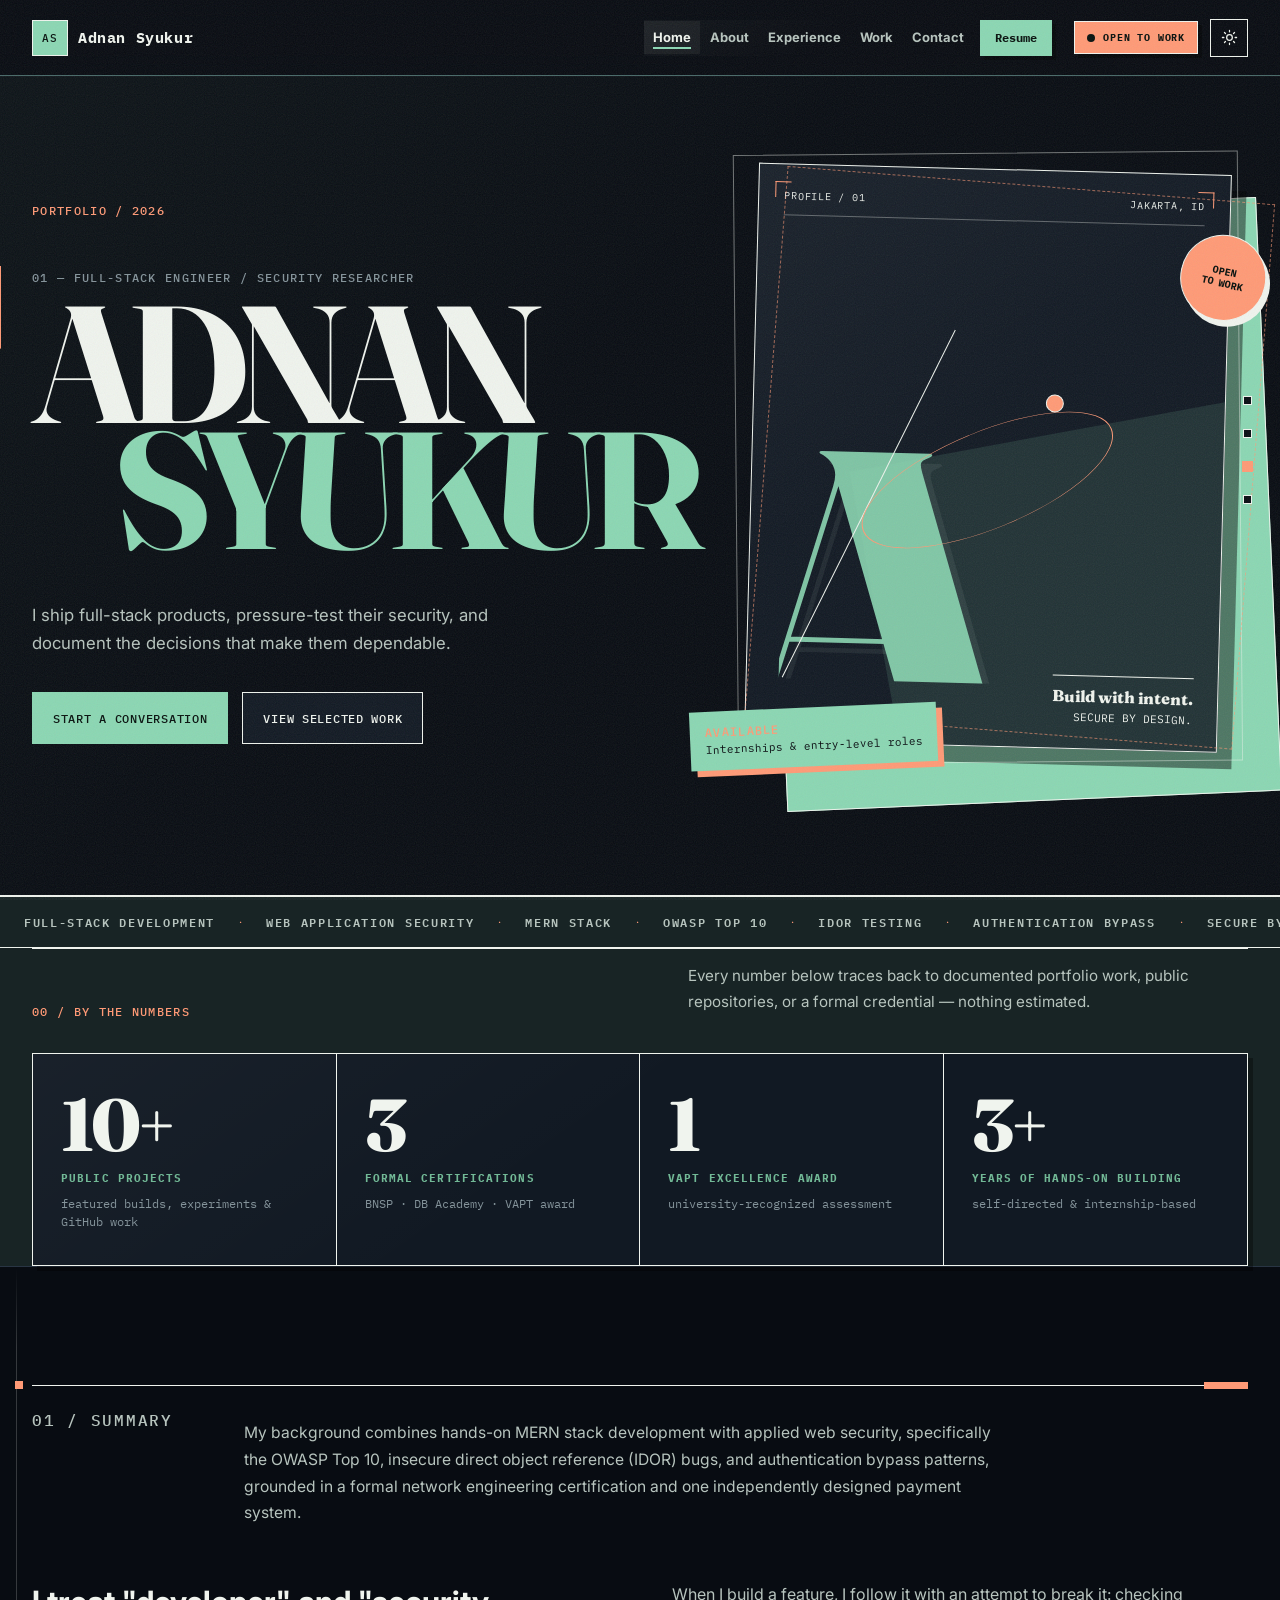
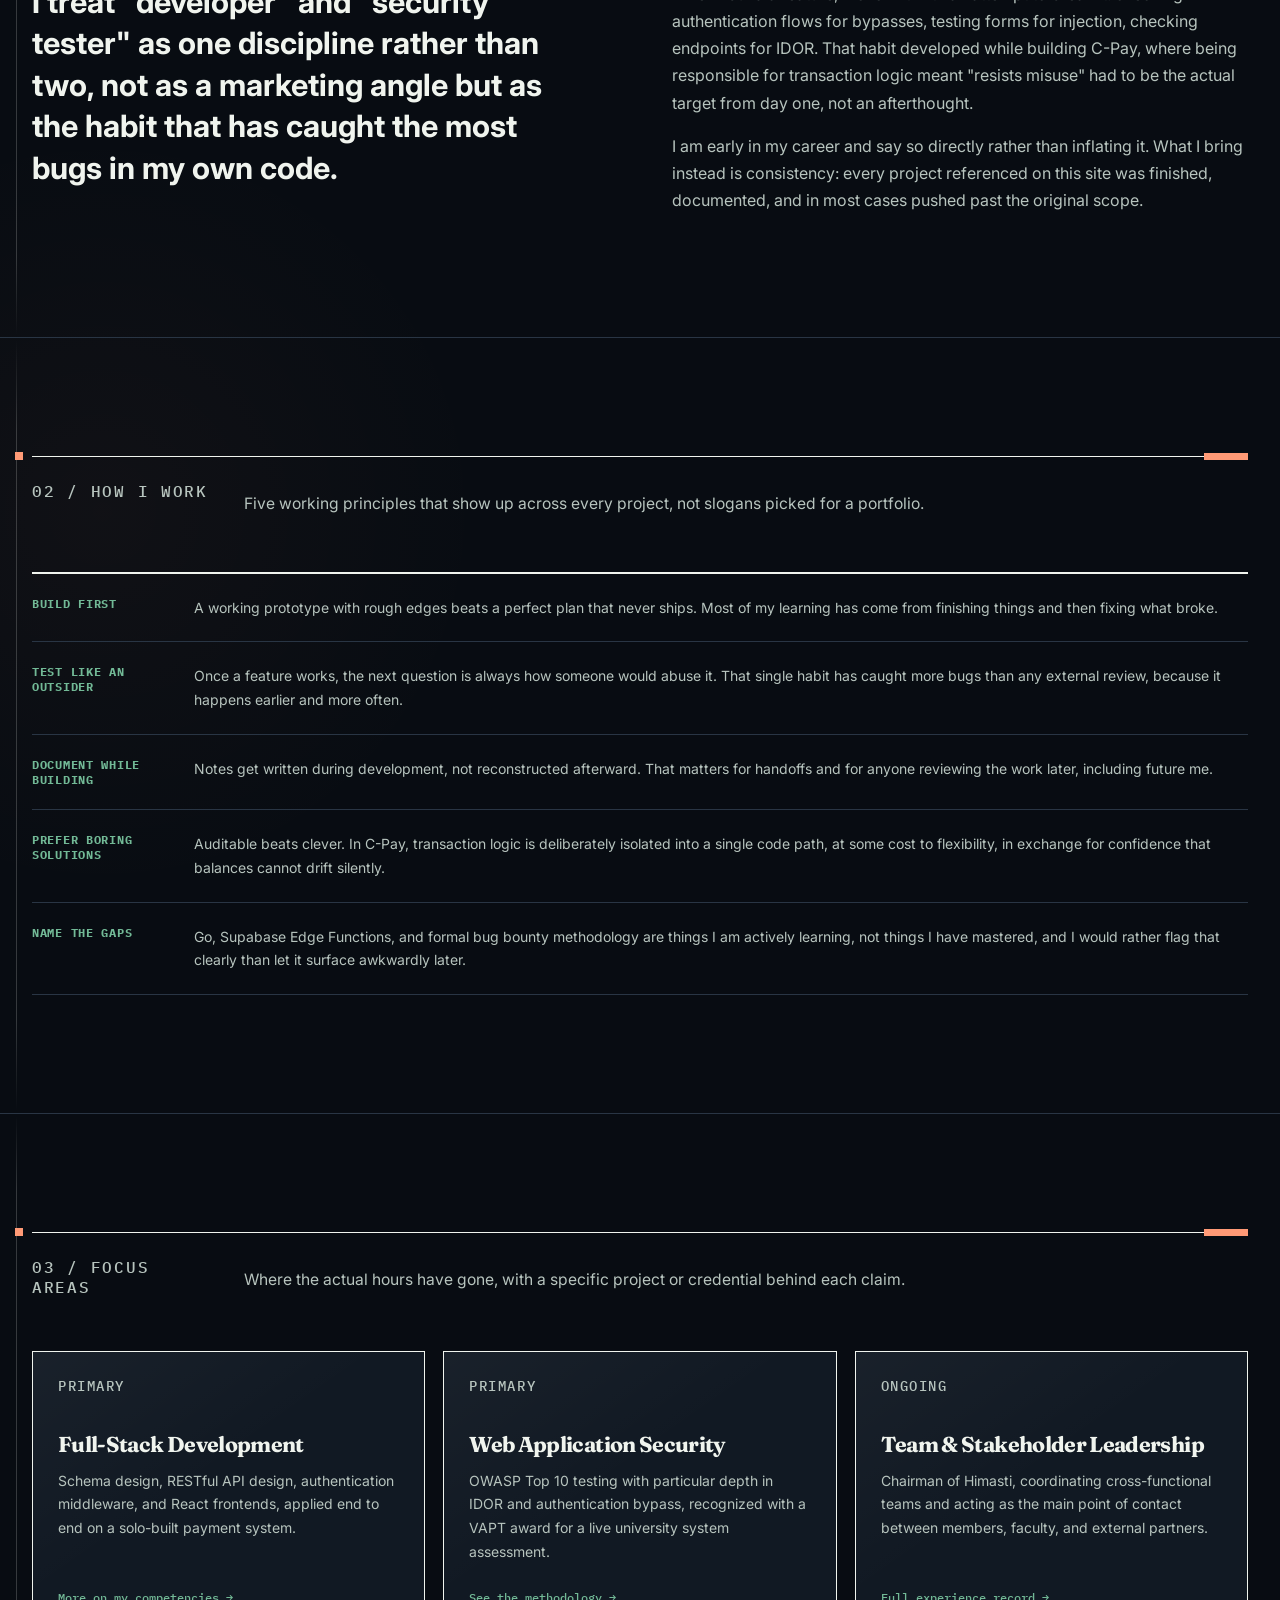
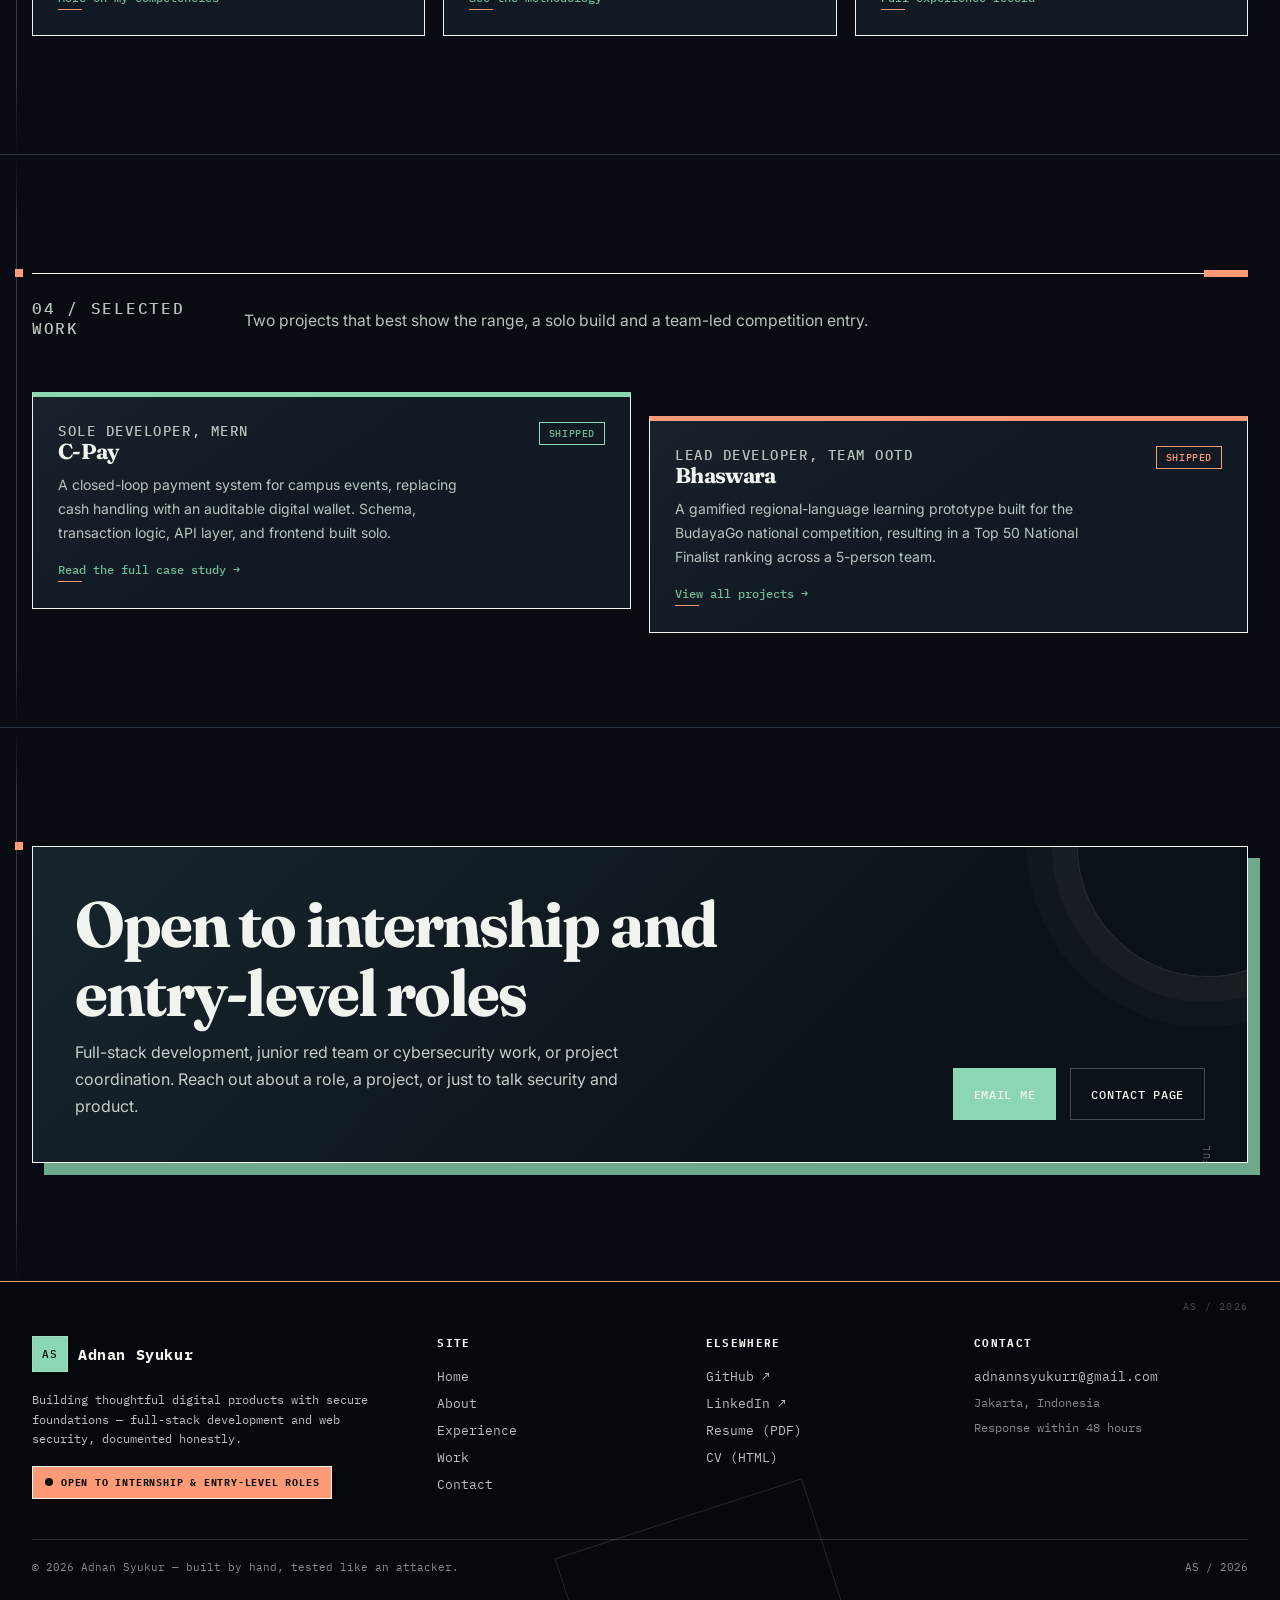
==== commit 11cfb647: "WPDWLPD:" ====
--- a/index.html
+++ b/index.html
@@ -37,9 +37,9 @@
 <meta name="twitter:creator" content="@adnansyukurs">
 
 <!-- Favicon and Icons -->
-<link rel="icon" href="assets/favicon.svg" type="image/svg+xml">
-<link rel="shortcut icon" href="assets/favicon.svg">
-<link rel="apple-touch-icon" href="assets/favicon.svg">
+<link rel="icon" href="assets/favicon.svg?v=2" type="image/svg+xml">
+<link rel="shortcut icon" href="assets/favicon.svg?v=2">
+<link rel="apple-touch-icon" href="assets/favicon.svg?v=2">
 
 <!-- Preload and Prefetch -->
 <link rel="preload" href="css/style.css" as="style">
@@ -134,13 +134,13 @@
     <div class="container">
       <div class="stats-head">
         <p class="section-label">00 / By the numbers</p>
-        <p>Every number below traces back to a project or credential on this site — nothing estimated.</p>
+        <p>Every number below traces back to documented portfolio work, public repositories, or a formal credential — nothing estimated.</p>
       </div>
       <div class="stats-grid">
         <div class="stat">
-          <span class="stat-value" data-count="5">0</span>
-          <span class="stat-label">Shipped projects</span>
-          <span class="stat-note">one in production use on campus</span>
+          <span class="stat-value" data-count="10" data-suffix="+">0</span>
+          <span class="stat-label">Public projects</span>
+          <span class="stat-note">featured builds, experiments &amp; GitHub work</span>
         </div>
         <div class="stat">
           <span class="stat-value" data-count="3">0</span>
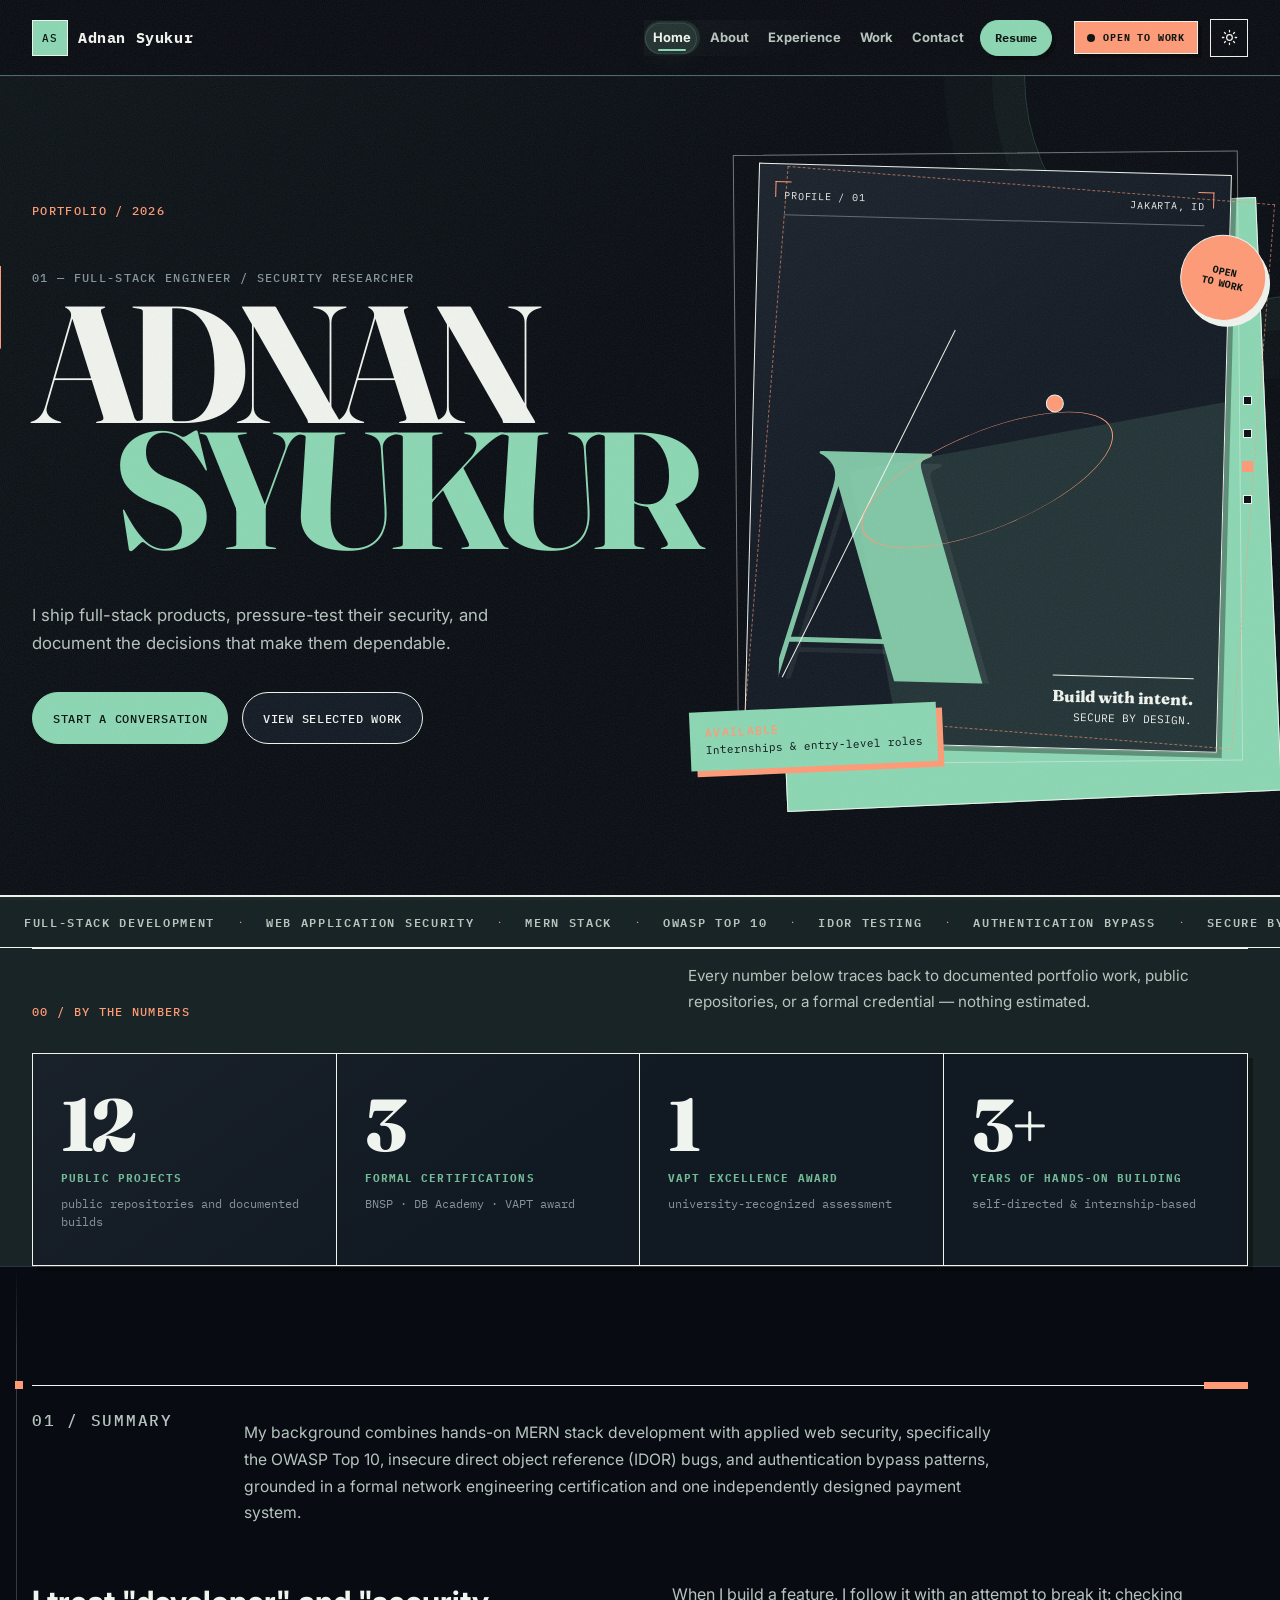
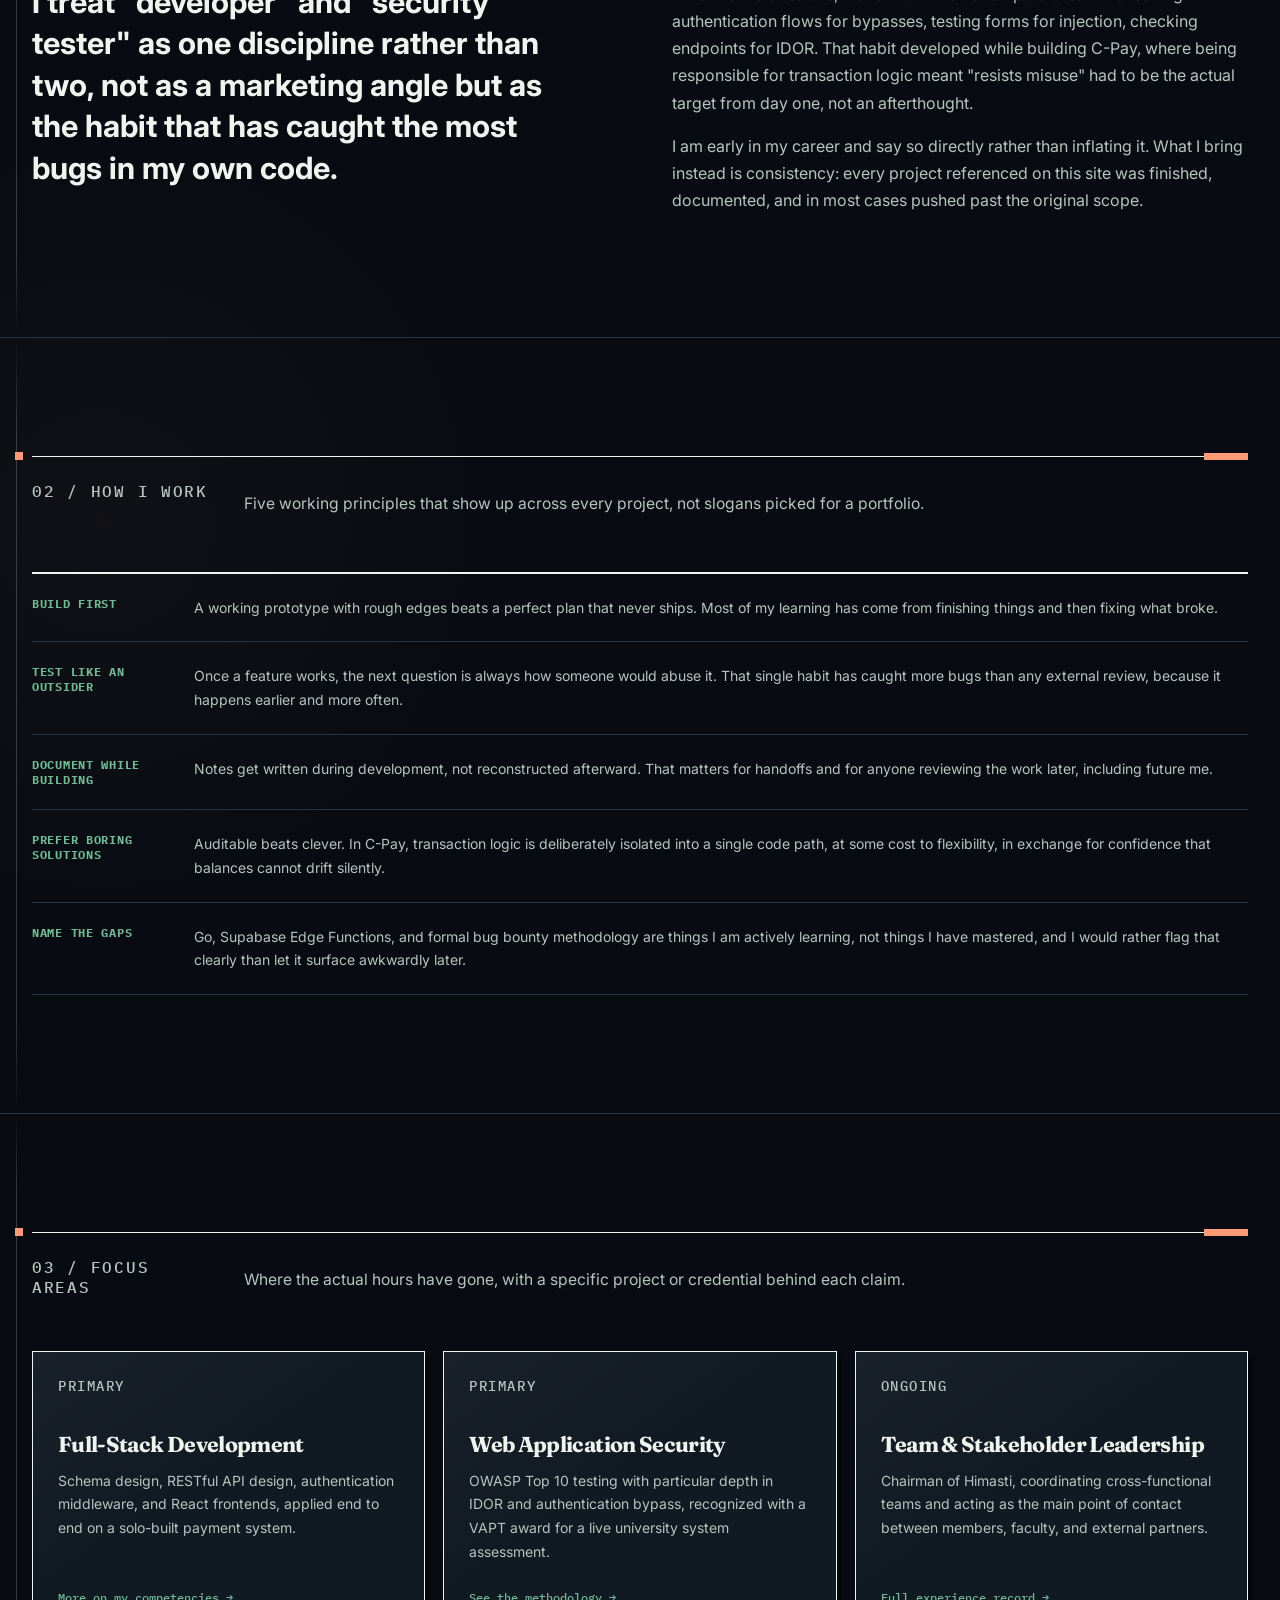
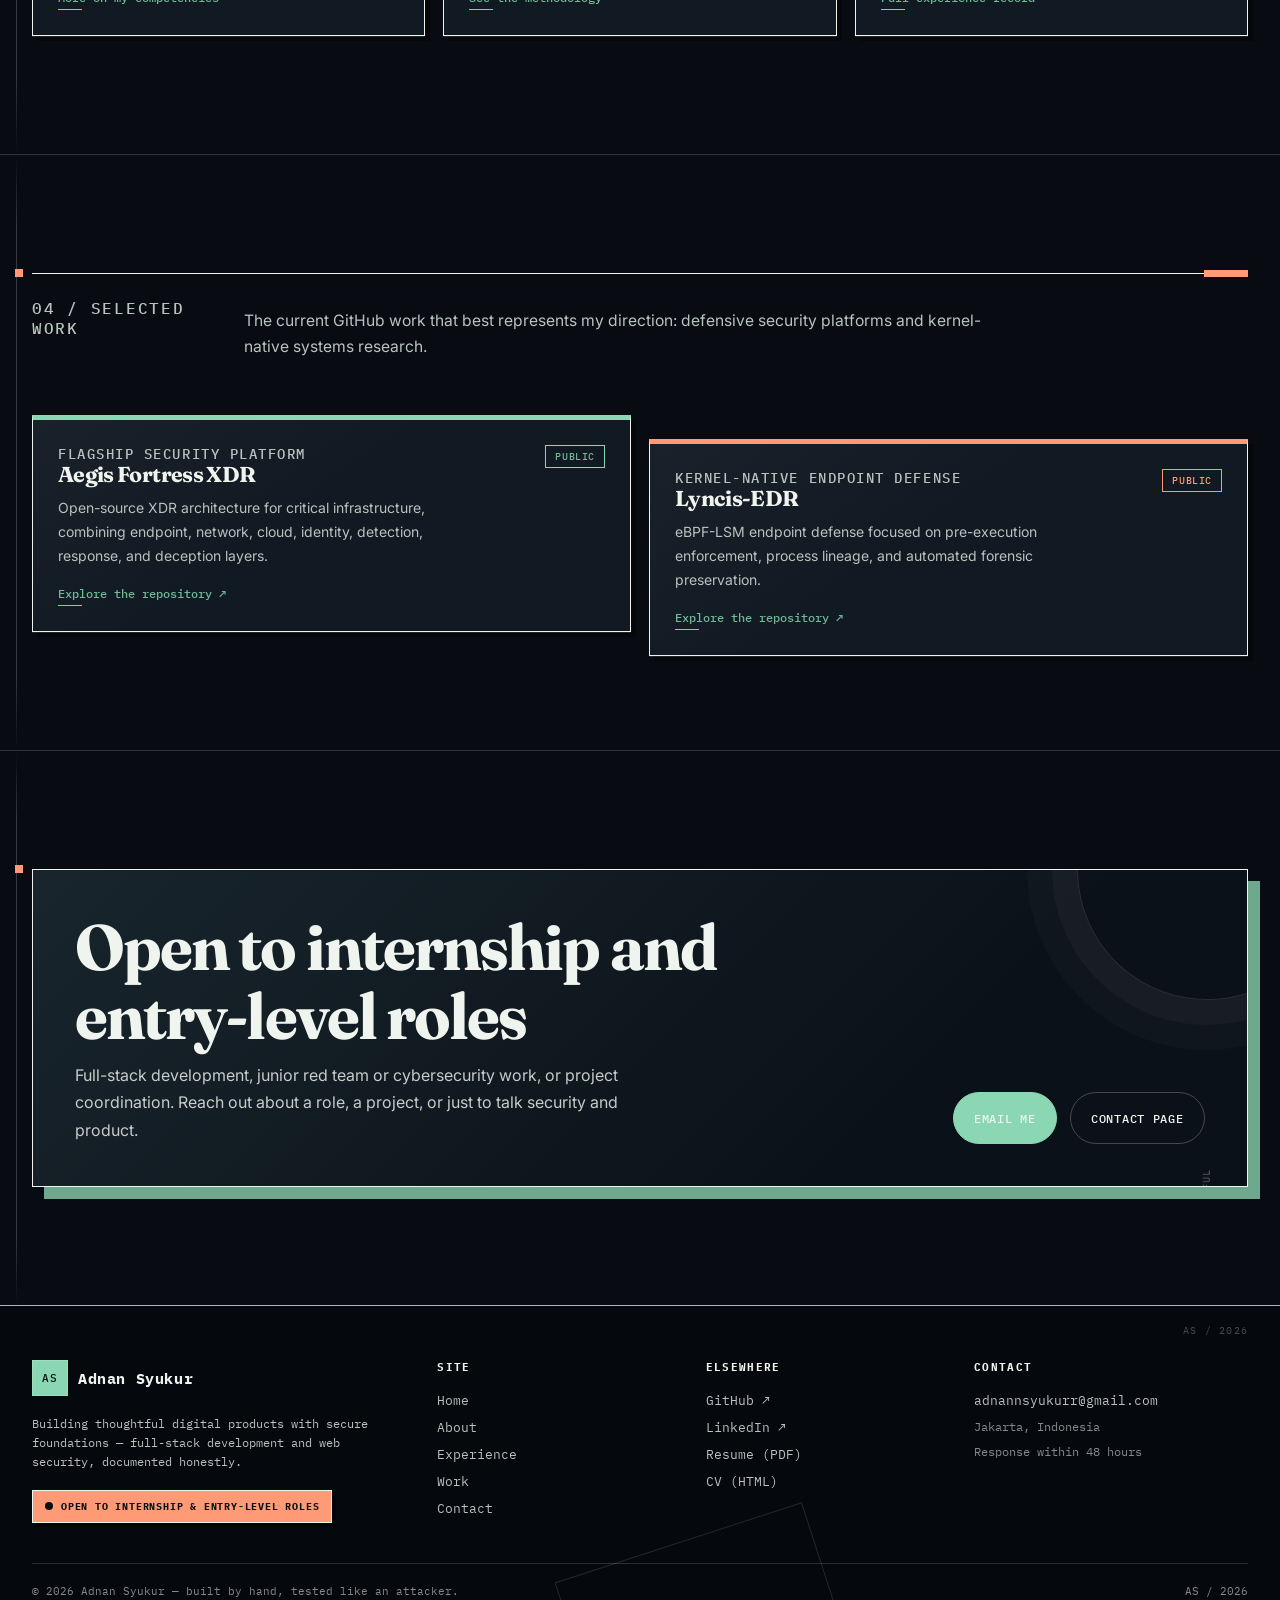
==== commit 1cae606a: "CHANGE SOME WORK PROJECT" ====
--- a/index.html
+++ b/index.html
@@ -138,9 +138,9 @@
       </div>
       <div class="stats-grid">
         <div class="stat">
-          <span class="stat-value" data-count="10" data-suffix="+">0</span>
+          <span class="stat-value" data-count="12">0</span>
           <span class="stat-label">Public projects</span>
-          <span class="stat-note">featured builds, experiments &amp; GitHub work</span>
+          <span class="stat-note">public repositories and documented builds</span>
         </div>
         <div class="stat">
           <span class="stat-value" data-count="3">0</span>
@@ -232,30 +232,30 @@
     <div class="container">
       <div class="section-heading">
         <p class="section-label">04 / Selected Work</p>
-        <p>Two projects that best show the range, a solo build and a team-led competition entry.</p>
+        <p>The current GitHub work that best represents my direction: defensive security platforms and kernel-native systems research.</p>
       </div>
       <div class="card-grid two">
         <div class="card">
           <div class="card-top">
             <div>
-              <p class="card-kicker">Sole Developer, MERN</p>
-              <h3>C-Pay</h3>
+              <p class="card-kicker">Flagship Security Platform</p>
+              <h3>Aegis Fortress XDR</h3>
             </div>
-            <span class="status">Shipped</span>
-          </div>
-          <p>A closed-loop payment system for campus events, replacing cash handling with an auditable digital wallet. Schema, transaction logic, API layer, and frontend built solo.</p>
-          <a class="card-link project-link" href="work.html">Read the full case study &#8594;</a>
+            <span class="status">Public</span>
+          </div>
+          <p>Open-source XDR architecture for critical infrastructure, combining endpoint, network, cloud, identity, detection, response, and deception layers.</p>
+          <a class="card-link project-link" href="https://github.com/SS7ZX/Aegis-Fortress-XDR" target="_blank" rel="noopener">Explore the repository &#8599;</a>
         </div>
         <div class="card">
           <div class="card-top">
             <div>
-              <p class="card-kicker">Lead Developer, Team OOTD</p>
-              <h3>Bhaswara</h3>
+              <p class="card-kicker">Kernel-Native Endpoint Defense</p>
+              <h3>Lyncis-EDR</h3>
             </div>
-            <span class="status">Shipped</span>
-          </div>
-          <p>A gamified regional-language learning prototype built for the BudayaGo national competition, resulting in a Top 50 National Finalist ranking across a 5-person team.</p>
-          <a class="card-link project-link" href="work.html">View all projects &#8594;</a>
+            <span class="status">Public</span>
+          </div>
+          <p>eBPF-LSM endpoint defense focused on pre-execution enforcement, process lineage, and automated forensic preservation.</p>
+          <a class="card-link project-link" href="https://github.com/SS7ZX/Lyncis-EDR" target="_blank" rel="noopener">Explore the repository &#8599;</a>
         </div>
       </div>
     </div>
--- a/css/style.css
+++ b/css/style.css
@@ -219,9 +219,27 @@
 .brand:hover .brand-mark { transform: rotate(-8deg) scale(1.08); background: var(--ink); color: var(--on-ink); }
 .brand-label { color: var(--ink); font-weight: 700; white-space: nowrap; }
 
-.site-nav { display: flex; align-items: center; justify-content: center; gap: 1px; margin-left: auto; flex-wrap: nowrap; }
+.site-nav { position: relative; display: flex; align-items: center; justify-content: center; gap: 1px; margin-left: auto; flex-wrap: nowrap; }
+.site-nav::before {
+  content: '';
+  position: absolute;
+  left: var(--dock-left, 0px);
+  top: var(--dock-top, 0px);
+  width: var(--dock-width, 0px);
+  height: var(--dock-height, 0px);
+  z-index: 0;
+  opacity: var(--dock-opacity, 0);
+  border: 1px solid color-mix(in srgb, var(--blue) 55%, transparent);
+  border-radius: 999px;
+  background: color-mix(in srgb, var(--blue) 13%, transparent);
+  box-shadow: 0 8px 24px color-mix(in srgb, var(--blue) 14%, transparent);
+  pointer-events: none;
+  transform: scale(.96);
+  transition: left .48s cubic-bezier(.16, 1, .3, 1), top .48s cubic-bezier(.16, 1, .3, 1), width .48s cubic-bezier(.16, 1, .3, 1), height .48s cubic-bezier(.16, 1, .3, 1), opacity .25s ease;
+}
 .site-nav a {
   position: relative;
+  z-index: 1;
   color: var(--ink-soft);
   font-size: 13px;
   font-weight: 700;
@@ -534,6 +552,32 @@
 .card-footer { display: flex; flex-direction: column; margin-top: auto; }
 .project-card { min-height: 330px; display: flex; flex-direction: column; }
 .project-card .card-footer { margin-top: auto; }
+.github-card { min-height: 310px; }
+.github-card .card-footer { gap: 4px; }
+.github-actions { margin-top: 30px; }
+
+.project-index {
+  position: relative;
+  padding: 58px 0 32px;
+  background: var(--navy);
+  color: var(--on-ink);
+  border-bottom: 1px solid var(--orange);
+  overflow: hidden;
+}
+.project-index::before { content: 'ARCHIVE / 11'; position: absolute; right: 32px; top: 20px; color: color-mix(in srgb, var(--on-ink) 35%, transparent); font: 10px var(--mono); letter-spacing: .14em; }
+.project-index::after { content: ''; position: absolute; right: 9%; bottom: -110px; width: 300px; height: 220px; border: 1px solid color-mix(in srgb, var(--blue) 22%, transparent); border-radius: 50%; transform: rotate(-18deg); pointer-events: none; }
+.project-index-top { position: relative; z-index: 1; display: grid; grid-template-columns: minmax(0, 1fr) minmax(280px, .8fr); gap: 48px; align-items: end; }
+.project-index h2 { max-width: 620px; margin-top: 12px; color: var(--on-ink); font-size: clamp(2rem, 4vw, 3.6rem); }
+.project-index-top > p { max-width: 510px; margin: 0 0 5px; color: color-mix(in srgb, var(--on-ink) 70%, transparent); font-size: .95rem; }
+.project-filters { position: relative; z-index: 1; display: flex; flex-wrap: wrap; gap: 8px; margin-top: 34px; }
+.project-filter { display: inline-flex; align-items: center; gap: 8px; padding: 10px 13px; color: color-mix(in srgb, var(--on-ink) 72%, transparent); background: transparent; border: 1px solid color-mix(in srgb, var(--on-ink) 22%, transparent); cursor: pointer; font: 500 11px var(--mono); letter-spacing: .03em; transition: background .2s ease, color .2s ease, border-color .2s ease, transform .2s ease; }
+.project-filter span { color: var(--orange); font-size: 10px; }
+.project-filter:hover { color: var(--on-ink); border-color: var(--blue); transform: translateY(-2px); }
+.project-filter.is-active { color: var(--on-accent); background: var(--blue); border-color: var(--blue); }
+.project-filter.is-active span { color: var(--on-accent); }
+.project-filter-status { position: relative; z-index: 1; margin: 14px 0 0; color: color-mix(in srgb, var(--on-ink) 48%, transparent); font: 11px var(--mono); }
+.portfolio-project.is-filtered-out { display: none; }
+.portfolio-project.is-filtered-in { animation: filter-in .35s ease both; }
 
 .card-grid.two .card:nth-child(2n) { transform: translateY(24px); }
 .card-grid.two .card:nth-child(2n):hover { transform: translate(-4px, 20px); }
@@ -811,10 +855,10 @@
 html.js.is-ready .page-hero .container > *:nth-child(3) { animation-delay: .3s; }
 html.js.is-ready .page-hero .container > *:nth-child(4) { animation-delay: .4s; }
 
-/* page-load fade (class toggled by JS) */
-body.page-loading main, body.page-loading .site-footer { opacity: 0; transform: translateY(14px); }
-body main, body .site-footer { transition: opacity .65s ease, transform .65s cubic-bezier(.2, .7, .2, 1); }
-body.page-leaving main, body.page-leaving .site-footer { opacity: 0; transform: translateY(-12px); }
+/* page-load slide (class toggled by JS) */
+body.page-loading main, body.page-loading .site-footer { opacity: 0; transform: translateX(28px); }
+body main, body .site-footer { will-change: opacity, transform; transition: opacity .72s ease, transform .72s cubic-bezier(.16, 1, .3, 1); }
+body.page-leaving main, body.page-leaving .site-footer { opacity: 0; transform: translateX(-28px); }
 
 /* --------------------------------------------------------------------------
    26 · VIEW TRANSITIONS
@@ -891,8 +935,8 @@
 @keyframes register-float { from { transform: rotate(-2deg) translate(0, 0); } to { transform: rotate(-1deg) translate(8px, 5px); } }
 @keyframes register-pulse { 0%, 100% { opacity: .55; transform: rotate(3deg) scale(1); } 50% { opacity: 1; transform: rotate(2deg) scale(1.012); } }
 @keyframes availability-pulse { 0%, 100% { transform: rotate(11deg) scale(1); } 50% { transform: rotate(11deg) scale(1.045); } }
-@keyframes vt-out { to { opacity: 0; transform: translateY(-20px); } }
-@keyframes vt-in { from { opacity: 0; transform: translateY(20px); } }
+@keyframes vt-out { to { opacity: 0; transform: translateX(-3vw); } }
+@keyframes vt-in { from { opacity: 0; transform: translateX(3vw); } }
 
 /* --------------------------------------------------------------------------
    29 · REDUCED MOTION · RESPONSIVE · PRINT
@@ -1022,6 +1066,18 @@
 .skip-to-main { position: absolute; left: 16px; top: -60px; z-index: 50; padding: 10px 14px; color: var(--on-ink); background: var(--ink); border: 1px solid var(--ink); }
 .skip-to-main:focus { top: 16px; }
 
+@keyframes filter-in { from { opacity: 0; transform: translateY(10px); } to { opacity: 1; transform: none; } }
+
+@media (max-width: 640px) {
+  .project-index { padding: 48px 0 26px; }
+  .project-index::before { right: 16px; top: 16px; }
+  .project-index-top { grid-template-columns: 1fr; gap: 18px; }
+  .project-index h2 { font-size: clamp(2rem, 10vw, 3rem); }
+  .project-index-top > p { font-size: .9rem; }
+  .project-filters { gap: 6px; margin-top: 26px; }
+  .project-filter { flex: 1 1 auto; justify-content: center; padding: 10px 8px; font-size: 10px; }
+}
+
 /* --------------------------------------------------------------------------
    30 · DARK ART DIRECTION POLISH
    -------------------------------------------------------------------------- */
@@ -1127,3 +1183,130 @@
   .contact-panel { margin-right: 8px; }
   .actions .button { flex: 1 1 190px; }
 }
+
+/* --------------------------------------------------------------------------
+   31 · PREMIUM MOTION & HOVER POLISH
+   -------------------------------------------------------------------------- */
+:root {
+  --ease-smooth: cubic-bezier(.16, 1, .3, 1);
+  --ease-spring: cubic-bezier(.2, .8, .2, 1.2);
+  --surface-glow: rgba(47, 111, 94, .14);
+}
+
+body {
+  background-image:
+    radial-gradient(circle at 88% 4%, color-mix(in srgb, var(--blue) 10%, transparent), transparent 26rem),
+    radial-gradient(circle at 4% 58%, color-mix(in srgb, var(--orange) 5%, transparent), transparent 22rem);
+}
+
+::view-transition-old(root), ::view-transition-new(root) { mix-blend-mode: normal; }
+.site-header { transition: height .35s var(--ease-smooth), box-shadow .35s ease, background .35s ease; }
+.site-header.is-scrolled { box-shadow: 0 18px 44px color-mix(in srgb, var(--ink) 15%, transparent); }
+.site-nav a, .button, .theme-toggle, .project-filter, .back-top { transition-timing-function: var(--ease-smooth); }
+
+.site-nav a:not(.nav-cta) { border-radius: 999px; }
+.site-nav a:not(.nav-cta)::after { bottom: 3px; left: 14px; right: 14px; border-radius: 99px; }
+.site-nav a:hover, .site-nav a[aria-current='page'] { background: color-mix(in srgb, var(--blue) 12%, transparent); }
+.site-nav .nav-cta { border-radius: 999px; box-shadow: 4px 4px 0 color-mix(in srgb, var(--ink) 18%, transparent); }
+.site-nav .nav-cta:hover { transform: translate(-2px, -2px); box-shadow: 6px 6px 0 color-mix(in srgb, var(--ink) 18%, transparent); }
+
+.hero, .page-hero { isolation: isolate; }
+.hero::after, .page-hero::after {
+  content: '';
+  position: absolute;
+  width: 28rem;
+  height: 28rem;
+  right: -12rem;
+  top: -14rem;
+  z-index: -1;
+  border: 1px solid color-mix(in srgb, var(--blue) 22%, transparent);
+  border-radius: 50%;
+  box-shadow: 0 0 0 2rem color-mix(in srgb, var(--blue) 4%, transparent), 0 0 0 5rem color-mix(in srgb, var(--blue) 2%, transparent);
+  animation: slow-orbit 18s linear infinite;
+  pointer-events: none;
+}
+.page-hero::after { width: 20rem; height: 20rem; right: 7%; top: 12%; opacity: .55; }
+
+.button { position: relative; overflow: hidden; border-radius: 999px; }
+.button.magnetic, .site-nav .nav-cta.magnetic { will-change: transform; }
+.button.magnetic:hover {
+  border-radius: 16px 999px 999px 16px;
+  transform: translate3d(calc(var(--mag-x, 0px) - 2px), calc(var(--mag-y, 0px) - 2px), 0);
+}
+.site-nav .nav-cta.magnetic:hover {
+  transform: translate3d(calc(var(--mag-x, 0px) - 2px), calc(var(--mag-y, 0px) - 2px), 0);
+}
+.button::before {
+  content: '';
+  position: absolute;
+  inset: 0;
+  background: linear-gradient(115deg, transparent 25%, rgba(255,255,255,.28) 48%, transparent 70%);
+  transform: translateX(-130%);
+  transition: transform .7s var(--ease-smooth);
+}
+.button:hover::before { transform: translateX(130%); }
+.button > * { position: relative; }
+
+.feature-card, .card, .skill-group, .stats-grid, .frame-paper, .error-display {
+  box-shadow: 0 1px 0 color-mix(in srgb, var(--on-ink) 12%, transparent), var(--shadow-soft);
+}
+.feature-card, .card, .skill-group { transform: translateZ(0); }
+.feature-card::after, .card::after, .skill-group::after {
+  content: '';
+  position: absolute;
+  inset: 0;
+  pointer-events: none;
+  opacity: 0;
+  background: radial-gradient(320px circle at var(--pointer-x, 50%) var(--pointer-y, 0%), var(--surface-glow), transparent 68%);
+  transition: opacity .35s ease;
+}
+.feature-card:hover::after, .card:hover::after, .skill-group:hover::after { opacity: 1; }
+.feature-card:hover, .card:hover { transform: translate(-5px, -6px) rotate(-.25deg); box-shadow: 0 20px 40px color-mix(in srgb, var(--ink) 17%, transparent), var(--shadow-soft); }
+.card-grid.two .card:nth-child(2n):hover { transform: translate(-5px, 18px) rotate(.25deg); }
+.card-grid.two .card:nth-child(2n) { transform: translateY(24px); }
+.tag { transition: color .25s ease, border-color .25s ease, background .25s ease, transform .25s var(--ease-spring); }
+.tag:hover { color: var(--ink); border-color: var(--blue); background: color-mix(in srgb, var(--blue) 12%, var(--paper)); transform: translateY(-2px); }
+
+.frame-paper { transition: box-shadow .5s var(--ease-smooth), transform .5s var(--ease-smooth); }
+.hero-frame:hover .frame-paper { box-shadow: 18px 20px 0 color-mix(in srgb, var(--ink) 18%, transparent); }
+.frame-stamp:hover { animation-play-state: paused; transform: rotate(5deg) scale(1.08); }
+
+.timeline-item::before { transition: transform .35s var(--ease-spring), background .25s ease; }
+.timeline-item:hover::before { transform: scale(1.35); background: var(--blue); }
+.rule-list li:hover { padding-left: 16px; box-shadow: inset 4px 0 0 var(--blue); }
+details summary { transition: padding-left .3s var(--ease-smooth), color .25s ease; }
+details summary:hover { padding-left: 10px; color: var(--blue-dark); }
+.form-field input, .form-field textarea { transition: border-color .25s ease, box-shadow .25s ease, background .25s ease; }
+.form-field input:hover, .form-field textarea:hover { border-color: var(--blue); }
+.form-field input:focus, .form-field textarea:focus { border-color: var(--blue); box-shadow: 0 8px 22px color-mix(in srgb, var(--blue) 12%, transparent); outline: none; }
+
+.page-transition-curtain {
+  position: fixed;
+  inset: 0;
+  z-index: 10002;
+  display: grid;
+  place-items: center;
+  color: var(--on-ink);
+  background: var(--ink);
+  pointer-events: none;
+  transform: translateX(100%);
+  transition: transform .72s var(--ease-smooth);
+}
+.page-transition-curtain::before { content: 'LOADING / NEXT PAGE'; color: var(--orange); font: 11px var(--mono); letter-spacing: .16em; }
+.page-transition-curtain.is-active { transform: translateX(0); }
+
+@keyframes slow-orbit { to { transform: rotate(360deg); } }
+
+@media (prefers-reduced-motion: reduce) {
+  .hero::after, .page-hero::after { animation: none; }
+  .page-transition-curtain { transition: none; }
+  .button::before { display: none; }
+  .site-nav::before { transition: none; }
+}
+
+@media (max-width: 820px) {
+  .site-nav::before { display: none; }
+  .site-nav .nav-cta { box-shadow: none; }
+  .feature-card:hover, .card:hover { transform: translate(-3px, -3px); }
+  .card-grid.two .card:nth-child(2n):hover { transform: translate(-3px, -3px); }
+}
--- a/css/style.css
+++ b/css/style.css
@@ -219,9 +219,27 @@
 .brand:hover .brand-mark { transform: rotate(-8deg) scale(1.08); background: var(--ink); color: var(--on-ink); }
 .brand-label { color: var(--ink); font-weight: 700; white-space: nowrap; }
 
-.site-nav { display: flex; align-items: center; justify-content: center; gap: 1px; margin-left: auto; flex-wrap: nowrap; }
+.site-nav { position: relative; display: flex; align-items: center; justify-content: center; gap: 1px; margin-left: auto; flex-wrap: nowrap; }
+.site-nav::before {
+  content: '';
+  position: absolute;
+  left: var(--dock-left, 0px);
+  top: var(--dock-top, 0px);
+  width: var(--dock-width, 0px);
+  height: var(--dock-height, 0px);
+  z-index: 0;
+  opacity: var(--dock-opacity, 0);
+  border: 1px solid color-mix(in srgb, var(--blue) 55%, transparent);
+  border-radius: 999px;
+  background: color-mix(in srgb, var(--blue) 13%, transparent);
+  box-shadow: 0 8px 24px color-mix(in srgb, var(--blue) 14%, transparent);
+  pointer-events: none;
+  transform: scale(.96);
+  transition: left .48s cubic-bezier(.16, 1, .3, 1), top .48s cubic-bezier(.16, 1, .3, 1), width .48s cubic-bezier(.16, 1, .3, 1), height .48s cubic-bezier(.16, 1, .3, 1), opacity .25s ease;
+}
 .site-nav a {
   position: relative;
+  z-index: 1;
   color: var(--ink-soft);
   font-size: 13px;
   font-weight: 700;
@@ -534,6 +552,32 @@
 .card-footer { display: flex; flex-direction: column; margin-top: auto; }
 .project-card { min-height: 330px; display: flex; flex-direction: column; }
 .project-card .card-footer { margin-top: auto; }
+.github-card { min-height: 310px; }
+.github-card .card-footer { gap: 4px; }
+.github-actions { margin-top: 30px; }
+
+.project-index {
+  position: relative;
+  padding: 58px 0 32px;
+  background: var(--navy);
+  color: var(--on-ink);
+  border-bottom: 1px solid var(--orange);
+  overflow: hidden;
+}
+.project-index::before { content: 'ARCHIVE / 11'; position: absolute; right: 32px; top: 20px; color: color-mix(in srgb, var(--on-ink) 35%, transparent); font: 10px var(--mono); letter-spacing: .14em; }
+.project-index::after { content: ''; position: absolute; right: 9%; bottom: -110px; width: 300px; height: 220px; border: 1px solid color-mix(in srgb, var(--blue) 22%, transparent); border-radius: 50%; transform: rotate(-18deg); pointer-events: none; }
+.project-index-top { position: relative; z-index: 1; display: grid; grid-template-columns: minmax(0, 1fr) minmax(280px, .8fr); gap: 48px; align-items: end; }
+.project-index h2 { max-width: 620px; margin-top: 12px; color: var(--on-ink); font-size: clamp(2rem, 4vw, 3.6rem); }
+.project-index-top > p { max-width: 510px; margin: 0 0 5px; color: color-mix(in srgb, var(--on-ink) 70%, transparent); font-size: .95rem; }
+.project-filters { position: relative; z-index: 1; display: flex; flex-wrap: wrap; gap: 8px; margin-top: 34px; }
+.project-filter { display: inline-flex; align-items: center; gap: 8px; padding: 10px 13px; color: color-mix(in srgb, var(--on-ink) 72%, transparent); background: transparent; border: 1px solid color-mix(in srgb, var(--on-ink) 22%, transparent); cursor: pointer; font: 500 11px var(--mono); letter-spacing: .03em; transition: background .2s ease, color .2s ease, border-color .2s ease, transform .2s ease; }
+.project-filter span { color: var(--orange); font-size: 10px; }
+.project-filter:hover { color: var(--on-ink); border-color: var(--blue); transform: translateY(-2px); }
+.project-filter.is-active { color: var(--on-accent); background: var(--blue); border-color: var(--blue); }
+.project-filter.is-active span { color: var(--on-accent); }
+.project-filter-status { position: relative; z-index: 1; margin: 14px 0 0; color: color-mix(in srgb, var(--on-ink) 48%, transparent); font: 11px var(--mono); }
+.portfolio-project.is-filtered-out { display: none; }
+.portfolio-project.is-filtered-in { animation: filter-in .35s ease both; }
 
 .card-grid.two .card:nth-child(2n) { transform: translateY(24px); }
 .card-grid.two .card:nth-child(2n):hover { transform: translate(-4px, 20px); }
@@ -811,10 +855,10 @@
 html.js.is-ready .page-hero .container > *:nth-child(3) { animation-delay: .3s; }
 html.js.is-ready .page-hero .container > *:nth-child(4) { animation-delay: .4s; }
 
-/* page-load fade (class toggled by JS) */
-body.page-loading main, body.page-loading .site-footer { opacity: 0; transform: translateY(14px); }
-body main, body .site-footer { transition: opacity .65s ease, transform .65s cubic-bezier(.2, .7, .2, 1); }
-body.page-leaving main, body.page-leaving .site-footer { opacity: 0; transform: translateY(-12px); }
+/* page-load slide (class toggled by JS) */
+body.page-loading main, body.page-loading .site-footer { opacity: 0; transform: translateX(28px); }
+body main, body .site-footer { will-change: opacity, transform; transition: opacity .72s ease, transform .72s cubic-bezier(.16, 1, .3, 1); }
+body.page-leaving main, body.page-leaving .site-footer { opacity: 0; transform: translateX(-28px); }
 
 /* --------------------------------------------------------------------------
    26 · VIEW TRANSITIONS
@@ -891,8 +935,8 @@
 @keyframes register-float { from { transform: rotate(-2deg) translate(0, 0); } to { transform: rotate(-1deg) translate(8px, 5px); } }
 @keyframes register-pulse { 0%, 100% { opacity: .55; transform: rotate(3deg) scale(1); } 50% { opacity: 1; transform: rotate(2deg) scale(1.012); } }
 @keyframes availability-pulse { 0%, 100% { transform: rotate(11deg) scale(1); } 50% { transform: rotate(11deg) scale(1.045); } }
-@keyframes vt-out { to { opacity: 0; transform: translateY(-20px); } }
-@keyframes vt-in { from { opacity: 0; transform: translateY(20px); } }
+@keyframes vt-out { to { opacity: 0; transform: translateX(-3vw); } }
+@keyframes vt-in { from { opacity: 0; transform: translateX(3vw); } }
 
 /* --------------------------------------------------------------------------
    29 · REDUCED MOTION · RESPONSIVE · PRINT
@@ -1022,6 +1066,18 @@
 .skip-to-main { position: absolute; left: 16px; top: -60px; z-index: 50; padding: 10px 14px; color: var(--on-ink); background: var(--ink); border: 1px solid var(--ink); }
 .skip-to-main:focus { top: 16px; }
 
+@keyframes filter-in { from { opacity: 0; transform: translateY(10px); } to { opacity: 1; transform: none; } }
+
+@media (max-width: 640px) {
+  .project-index { padding: 48px 0 26px; }
+  .project-index::before { right: 16px; top: 16px; }
+  .project-index-top { grid-template-columns: 1fr; gap: 18px; }
+  .project-index h2 { font-size: clamp(2rem, 10vw, 3rem); }
+  .project-index-top > p { font-size: .9rem; }
+  .project-filters { gap: 6px; margin-top: 26px; }
+  .project-filter { flex: 1 1 auto; justify-content: center; padding: 10px 8px; font-size: 10px; }
+}
+
 /* --------------------------------------------------------------------------
    30 · DARK ART DIRECTION POLISH
    -------------------------------------------------------------------------- */
@@ -1127,3 +1183,130 @@
   .contact-panel { margin-right: 8px; }
   .actions .button { flex: 1 1 190px; }
 }
+
+/* --------------------------------------------------------------------------
+   31 · PREMIUM MOTION & HOVER POLISH
+   -------------------------------------------------------------------------- */
+:root {
+  --ease-smooth: cubic-bezier(.16, 1, .3, 1);
+  --ease-spring: cubic-bezier(.2, .8, .2, 1.2);
+  --surface-glow: rgba(47, 111, 94, .14);
+}
+
+body {
+  background-image:
+    radial-gradient(circle at 88% 4%, color-mix(in srgb, var(--blue) 10%, transparent), transparent 26rem),
+    radial-gradient(circle at 4% 58%, color-mix(in srgb, var(--orange) 5%, transparent), transparent 22rem);
+}
+
+::view-transition-old(root), ::view-transition-new(root) { mix-blend-mode: normal; }
+.site-header { transition: height .35s var(--ease-smooth), box-shadow .35s ease, background .35s ease; }
+.site-header.is-scrolled { box-shadow: 0 18px 44px color-mix(in srgb, var(--ink) 15%, transparent); }
+.site-nav a, .button, .theme-toggle, .project-filter, .back-top { transition-timing-function: var(--ease-smooth); }
+
+.site-nav a:not(.nav-cta) { border-radius: 999px; }
+.site-nav a:not(.nav-cta)::after { bottom: 3px; left: 14px; right: 14px; border-radius: 99px; }
+.site-nav a:hover, .site-nav a[aria-current='page'] { background: color-mix(in srgb, var(--blue) 12%, transparent); }
+.site-nav .nav-cta { border-radius: 999px; box-shadow: 4px 4px 0 color-mix(in srgb, var(--ink) 18%, transparent); }
+.site-nav .nav-cta:hover { transform: translate(-2px, -2px); box-shadow: 6px 6px 0 color-mix(in srgb, var(--ink) 18%, transparent); }
+
+.hero, .page-hero { isolation: isolate; }
+.hero::after, .page-hero::after {
+  content: '';
+  position: absolute;
+  width: 28rem;
+  height: 28rem;
+  right: -12rem;
+  top: -14rem;
+  z-index: -1;
+  border: 1px solid color-mix(in srgb, var(--blue) 22%, transparent);
+  border-radius: 50%;
+  box-shadow: 0 0 0 2rem color-mix(in srgb, var(--blue) 4%, transparent), 0 0 0 5rem color-mix(in srgb, var(--blue) 2%, transparent);
+  animation: slow-orbit 18s linear infinite;
+  pointer-events: none;
+}
+.page-hero::after { width: 20rem; height: 20rem; right: 7%; top: 12%; opacity: .55; }
+
+.button { position: relative; overflow: hidden; border-radius: 999px; }
+.button.magnetic, .site-nav .nav-cta.magnetic { will-change: transform; }
+.button.magnetic:hover {
+  border-radius: 16px 999px 999px 16px;
+  transform: translate3d(calc(var(--mag-x, 0px) - 2px), calc(var(--mag-y, 0px) - 2px), 0);
+}
+.site-nav .nav-cta.magnetic:hover {
+  transform: translate3d(calc(var(--mag-x, 0px) - 2px), calc(var(--mag-y, 0px) - 2px), 0);
+}
+.button::before {
+  content: '';
+  position: absolute;
+  inset: 0;
+  background: linear-gradient(115deg, transparent 25%, rgba(255,255,255,.28) 48%, transparent 70%);
+  transform: translateX(-130%);
+  transition: transform .7s var(--ease-smooth);
+}
+.button:hover::before { transform: translateX(130%); }
+.button > * { position: relative; }
+
+.feature-card, .card, .skill-group, .stats-grid, .frame-paper, .error-display {
+  box-shadow: 0 1px 0 color-mix(in srgb, var(--on-ink) 12%, transparent), var(--shadow-soft);
+}
+.feature-card, .card, .skill-group { transform: translateZ(0); }
+.feature-card::after, .card::after, .skill-group::after {
+  content: '';
+  position: absolute;
+  inset: 0;
+  pointer-events: none;
+  opacity: 0;
+  background: radial-gradient(320px circle at var(--pointer-x, 50%) var(--pointer-y, 0%), var(--surface-glow), transparent 68%);
+  transition: opacity .35s ease;
+}
+.feature-card:hover::after, .card:hover::after, .skill-group:hover::after { opacity: 1; }
+.feature-card:hover, .card:hover { transform: translate(-5px, -6px) rotate(-.25deg); box-shadow: 0 20px 40px color-mix(in srgb, var(--ink) 17%, transparent), var(--shadow-soft); }
+.card-grid.two .card:nth-child(2n):hover { transform: translate(-5px, 18px) rotate(.25deg); }
+.card-grid.two .card:nth-child(2n) { transform: translateY(24px); }
+.tag { transition: color .25s ease, border-color .25s ease, background .25s ease, transform .25s var(--ease-spring); }
+.tag:hover { color: var(--ink); border-color: var(--blue); background: color-mix(in srgb, var(--blue) 12%, var(--paper)); transform: translateY(-2px); }
+
+.frame-paper { transition: box-shadow .5s var(--ease-smooth), transform .5s var(--ease-smooth); }
+.hero-frame:hover .frame-paper { box-shadow: 18px 20px 0 color-mix(in srgb, var(--ink) 18%, transparent); }
+.frame-stamp:hover { animation-play-state: paused; transform: rotate(5deg) scale(1.08); }
+
+.timeline-item::before { transition: transform .35s var(--ease-spring), background .25s ease; }
+.timeline-item:hover::before { transform: scale(1.35); background: var(--blue); }
+.rule-list li:hover { padding-left: 16px; box-shadow: inset 4px 0 0 var(--blue); }
+details summary { transition: padding-left .3s var(--ease-smooth), color .25s ease; }
+details summary:hover { padding-left: 10px; color: var(--blue-dark); }
+.form-field input, .form-field textarea { transition: border-color .25s ease, box-shadow .25s ease, background .25s ease; }
+.form-field input:hover, .form-field textarea:hover { border-color: var(--blue); }
+.form-field input:focus, .form-field textarea:focus { border-color: var(--blue); box-shadow: 0 8px 22px color-mix(in srgb, var(--blue) 12%, transparent); outline: none; }
+
+.page-transition-curtain {
+  position: fixed;
+  inset: 0;
+  z-index: 10002;
+  display: grid;
+  place-items: center;
+  color: var(--on-ink);
+  background: var(--ink);
+  pointer-events: none;
+  transform: translateX(100%);
+  transition: transform .72s var(--ease-smooth);
+}
+.page-transition-curtain::before { content: 'LOADING / NEXT PAGE'; color: var(--orange); font: 11px var(--mono); letter-spacing: .16em; }
+.page-transition-curtain.is-active { transform: translateX(0); }
+
+@keyframes slow-orbit { to { transform: rotate(360deg); } }
+
+@media (prefers-reduced-motion: reduce) {
+  .hero::after, .page-hero::after { animation: none; }
+  .page-transition-curtain { transition: none; }
+  .button::before { display: none; }
+  .site-nav::before { transition: none; }
+}
+
+@media (max-width: 820px) {
+  .site-nav::before { display: none; }
+  .site-nav .nav-cta { box-shadow: none; }
+  .feature-card:hover, .card:hover { transform: translate(-3px, -3px); }
+  .card-grid.two .card:nth-child(2n):hover { transform: translate(-3px, -3px); }
+}
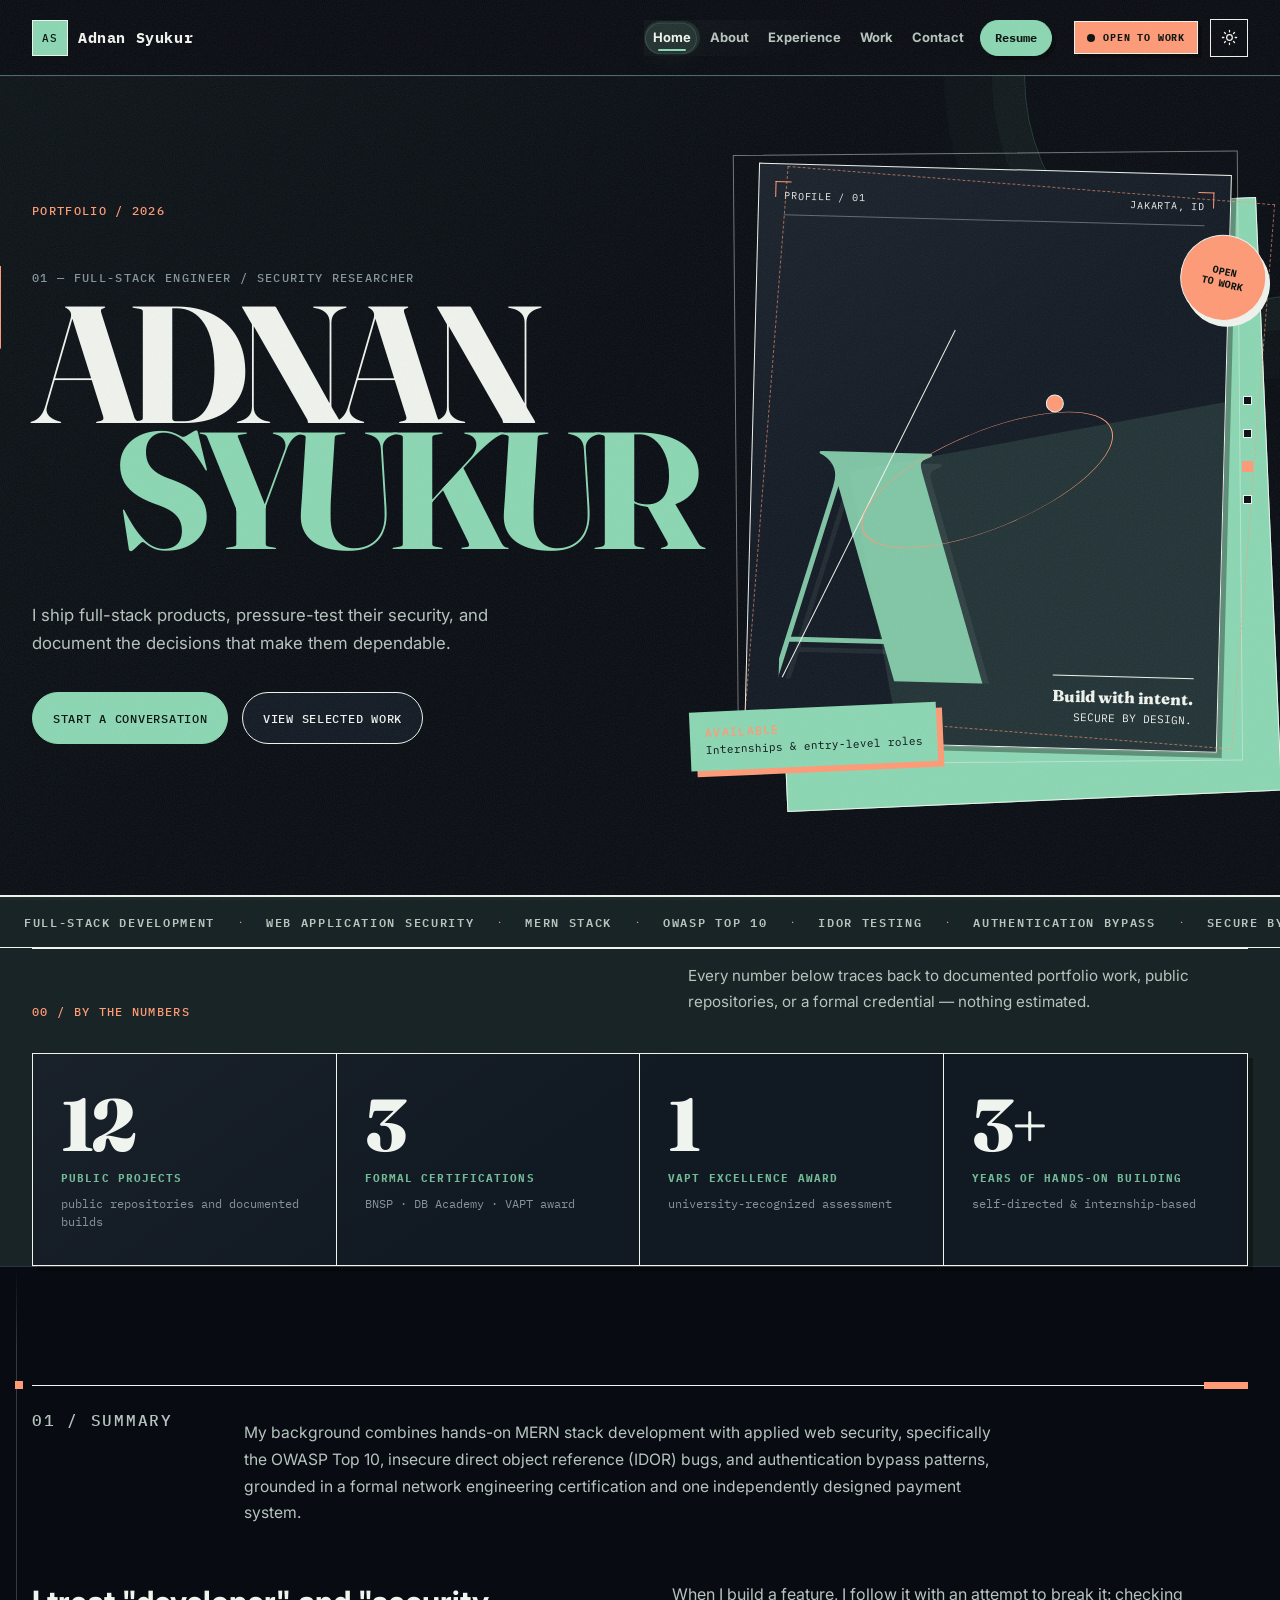
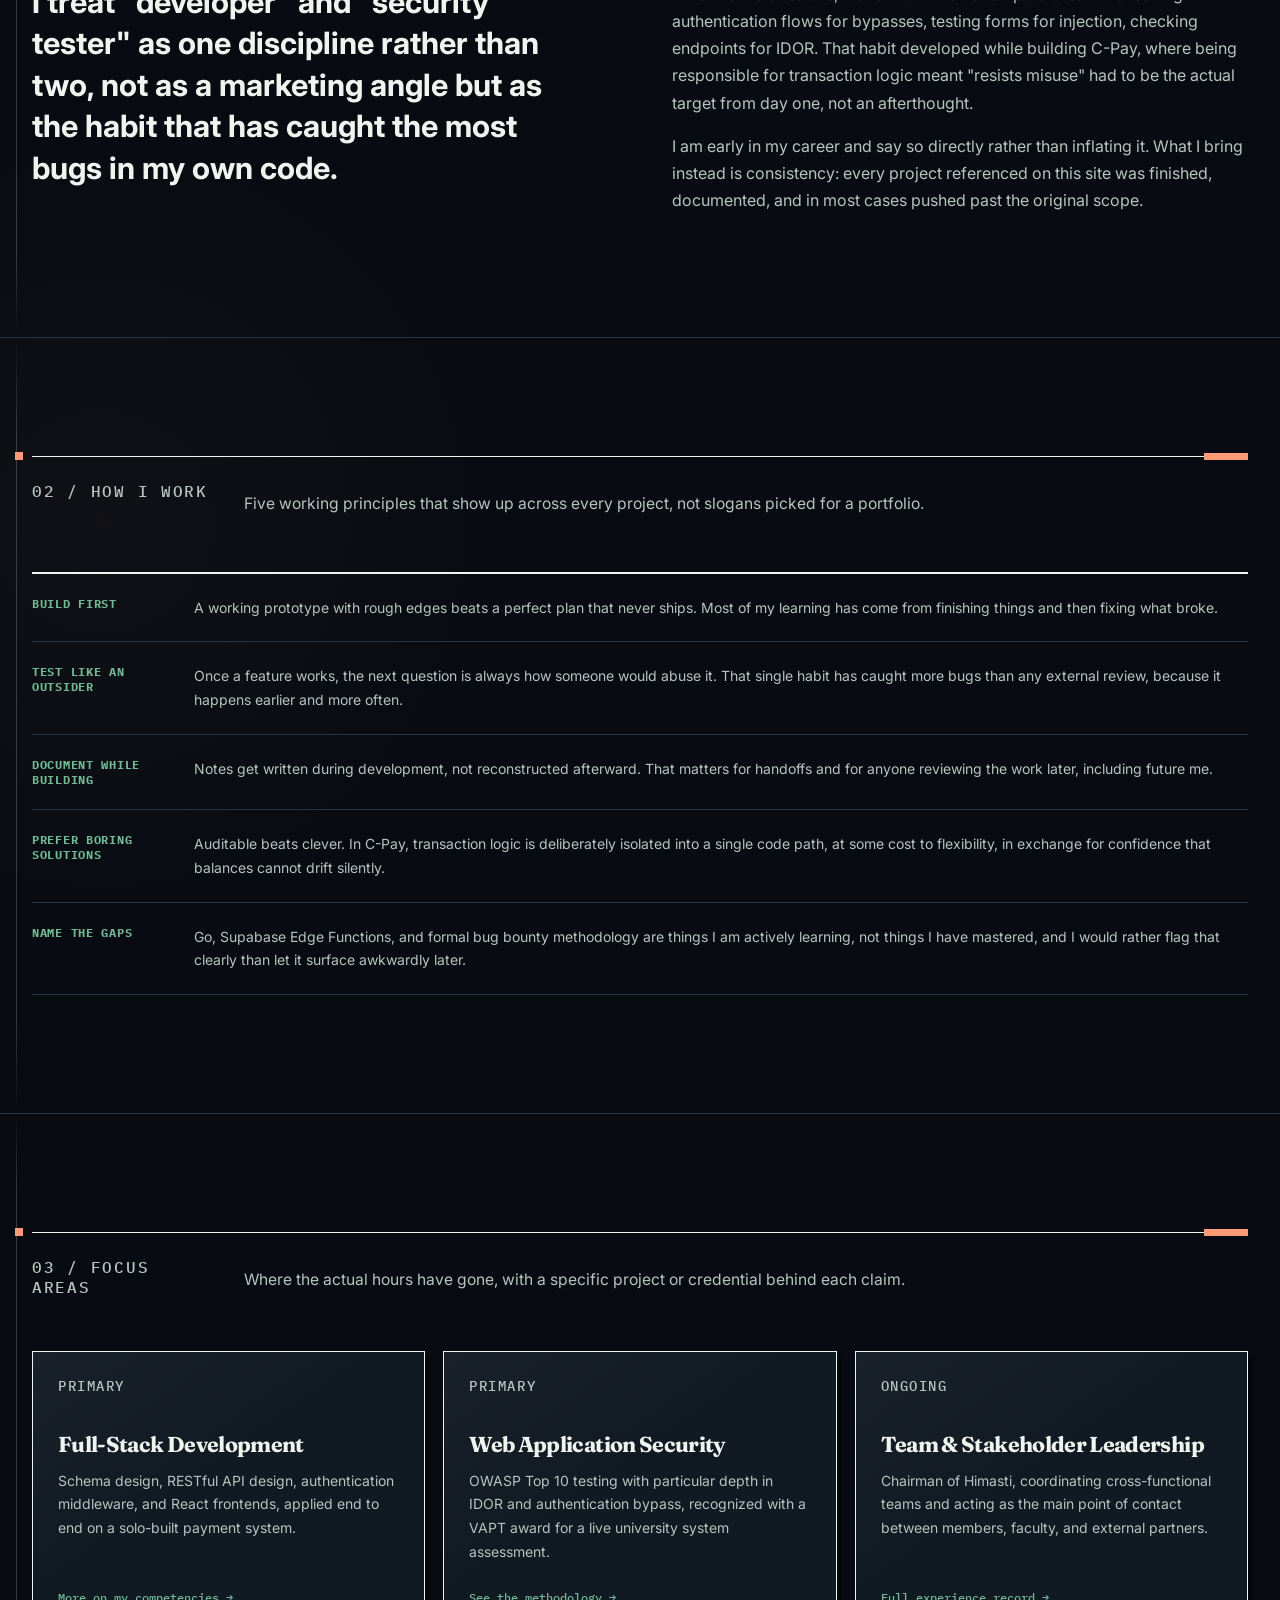
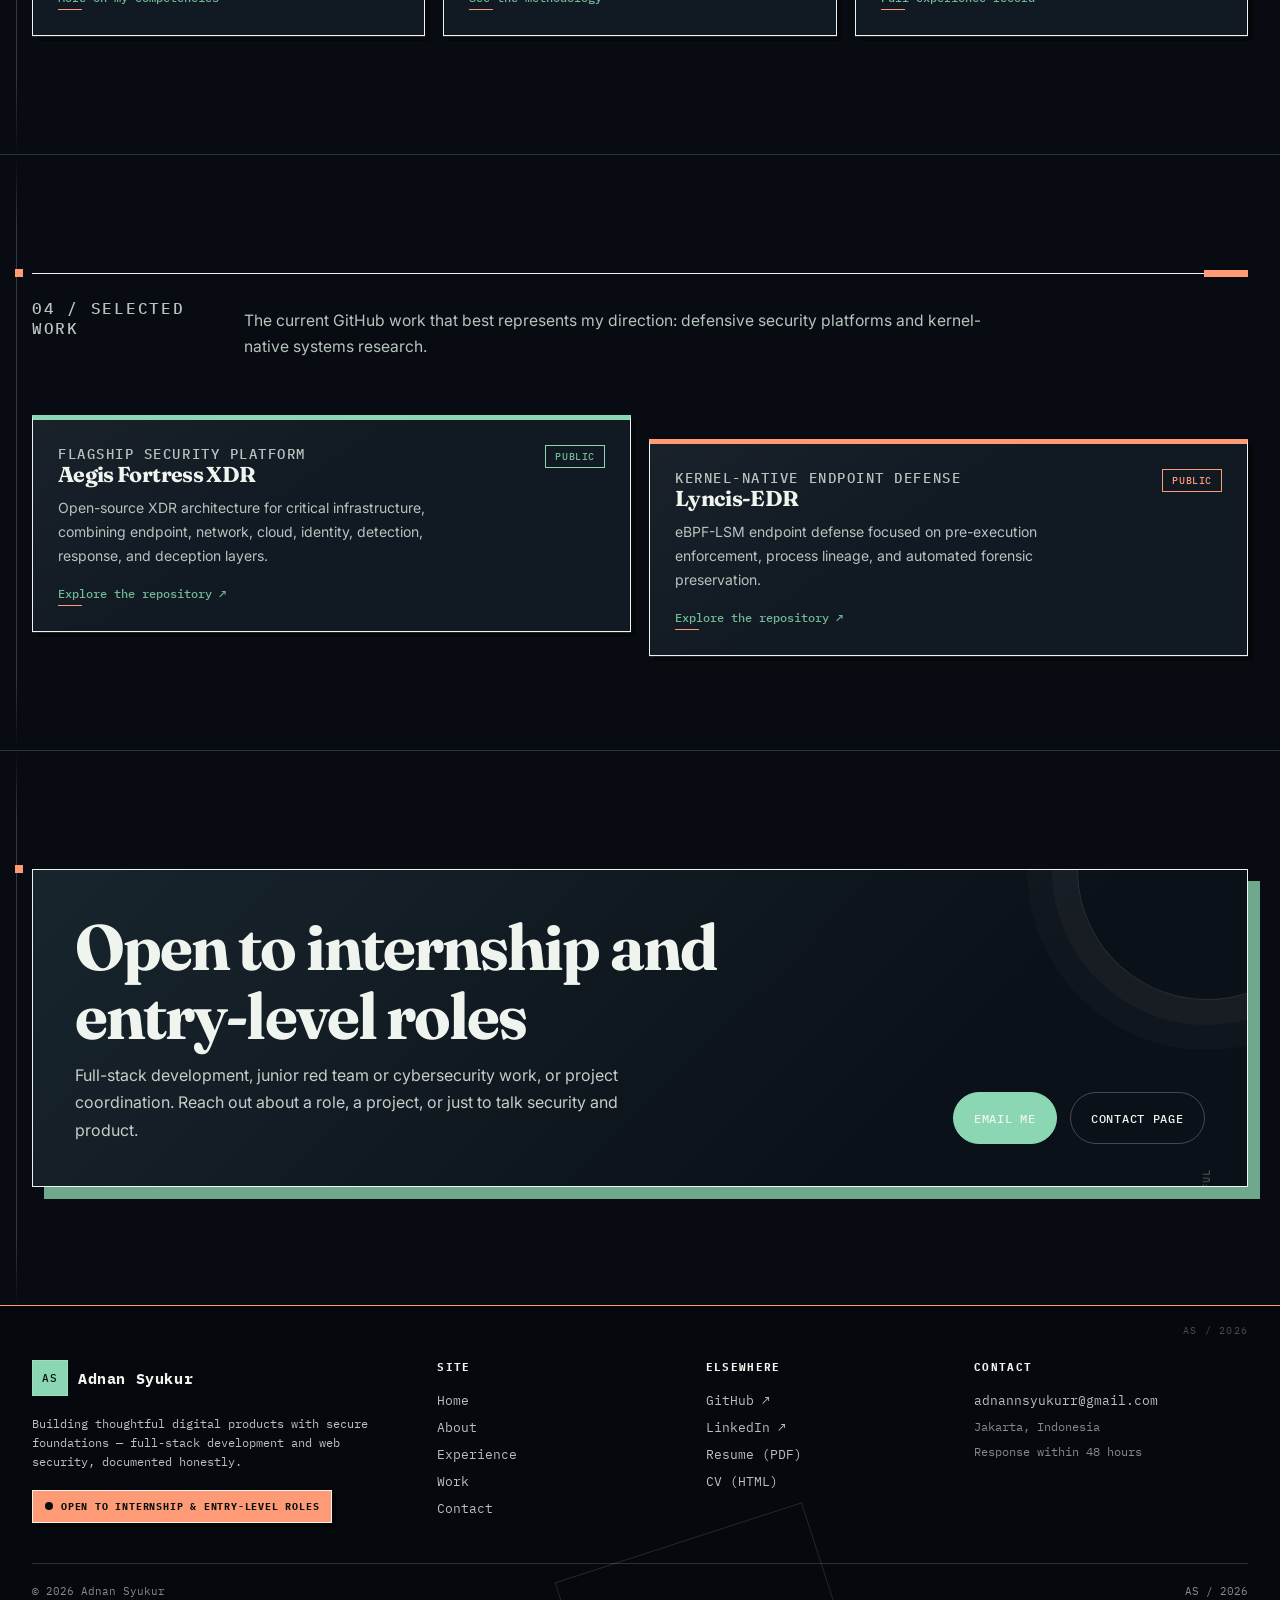
==== commit fcd3e514: "OEDKOEKDOEDEKOKDOEKODEKDOEKO" ====
--- a/index.html
+++ b/index.html
@@ -312,7 +312,7 @@
       </div>
     </div>
     <div class="footer-inner">
-      <p>&copy; <span id="year"></span> Adnan Syukur — built by hand, tested like an attacker.</p>
+      <p>&copy; <span id="year"></span> Adnan Syukur</p>
       <p>AS / 2026</p>
     </div>
   </div>
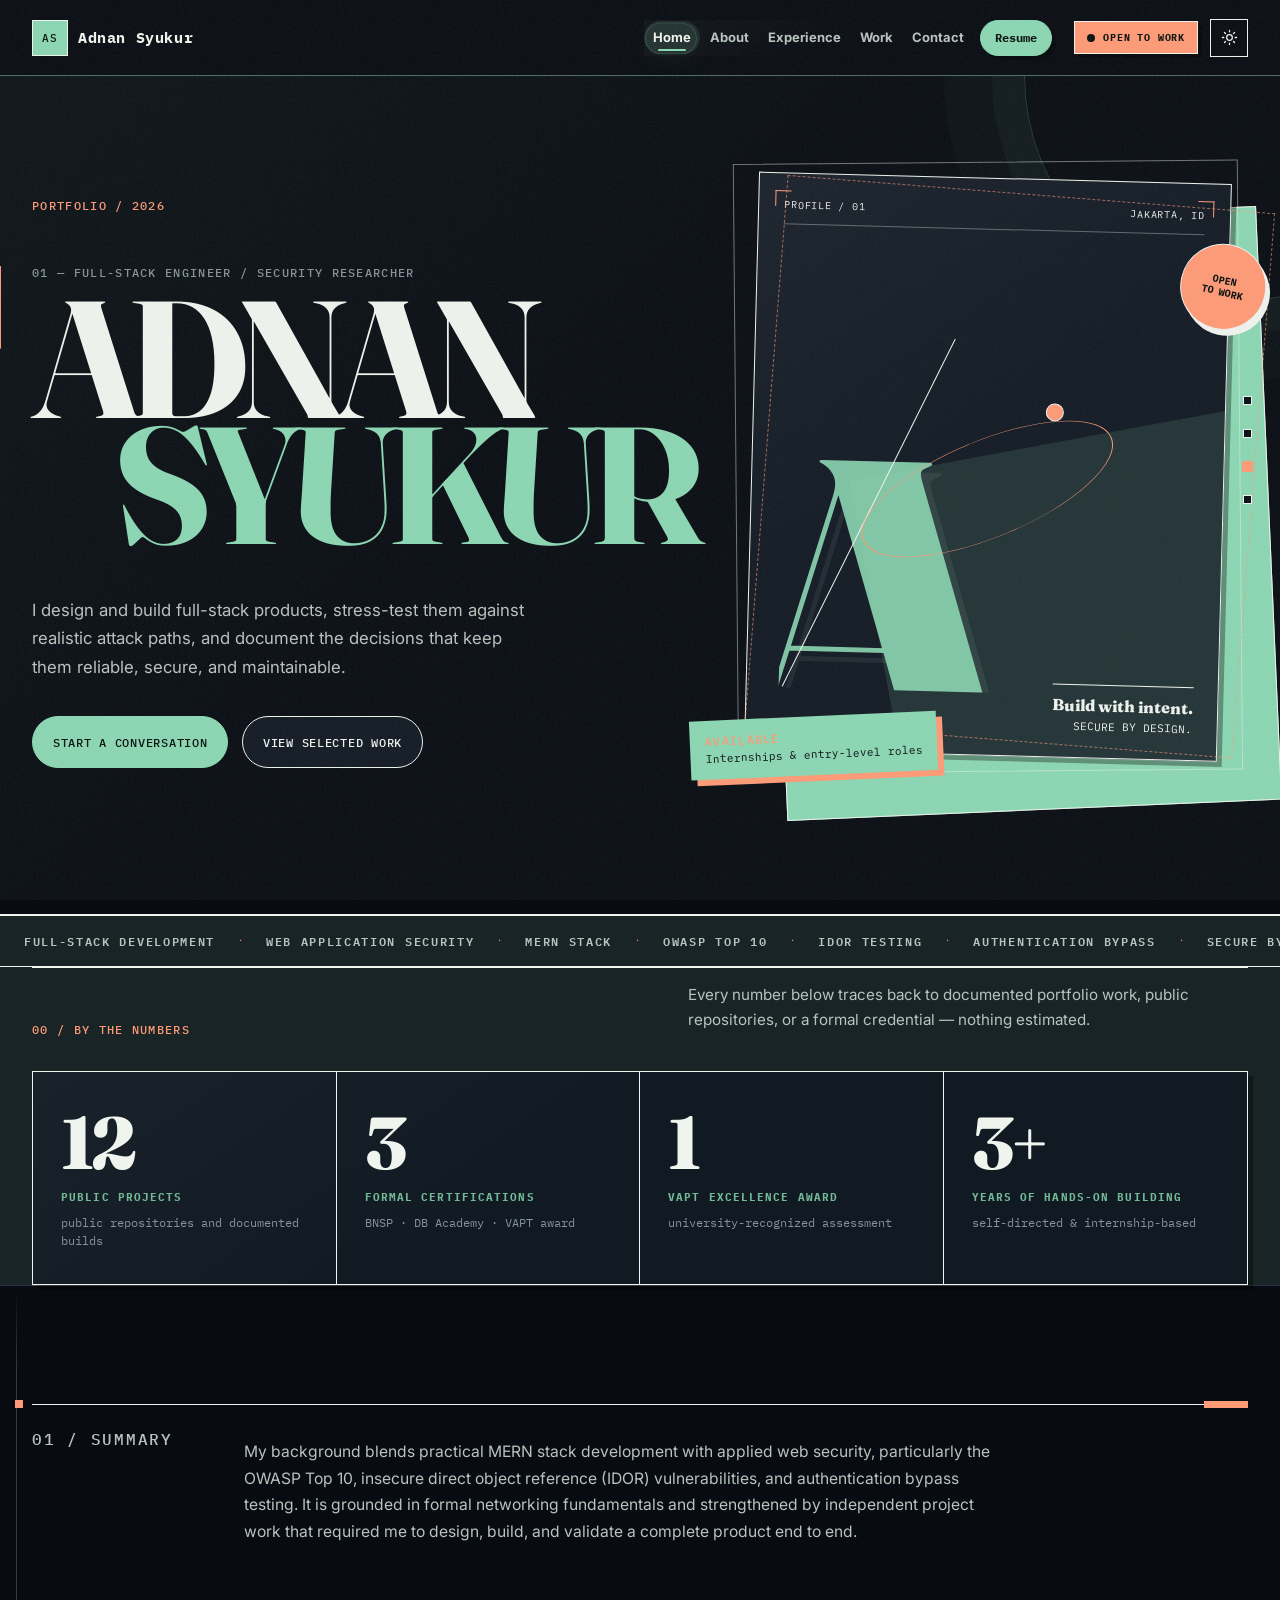
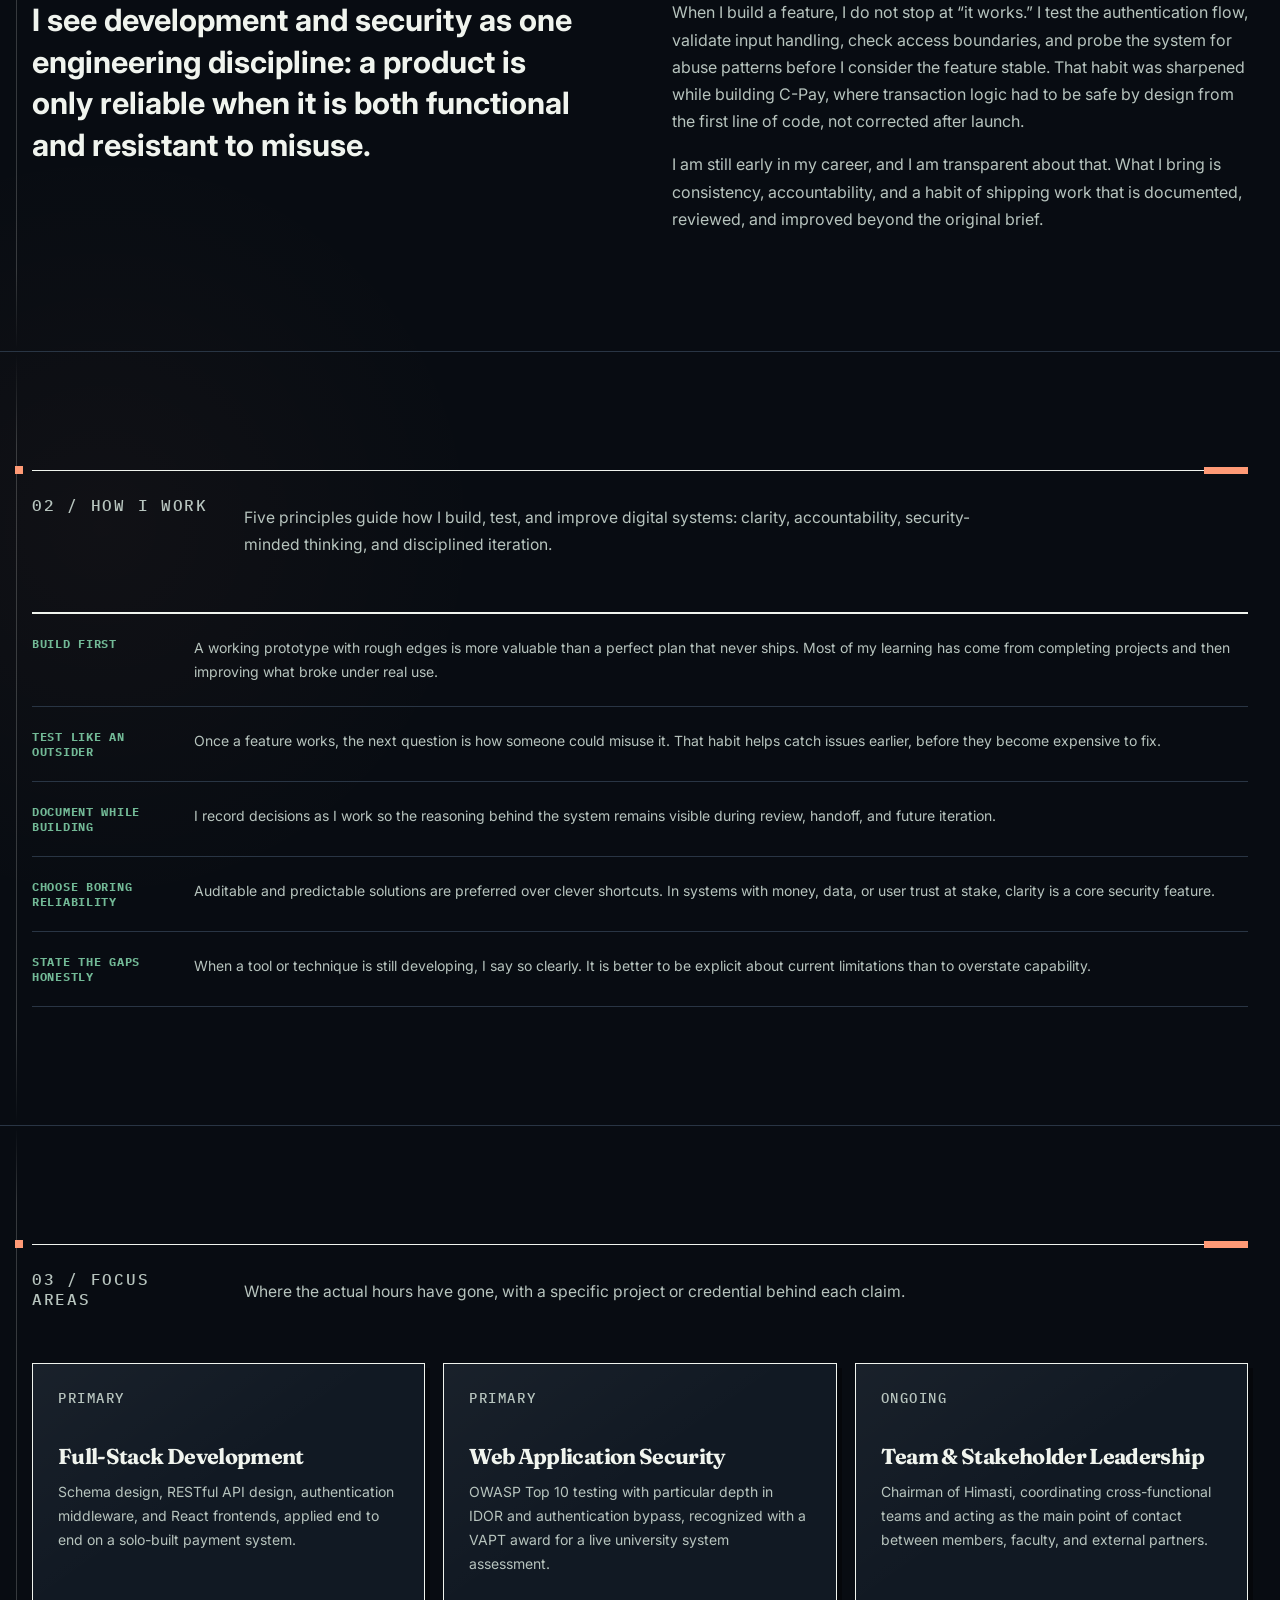
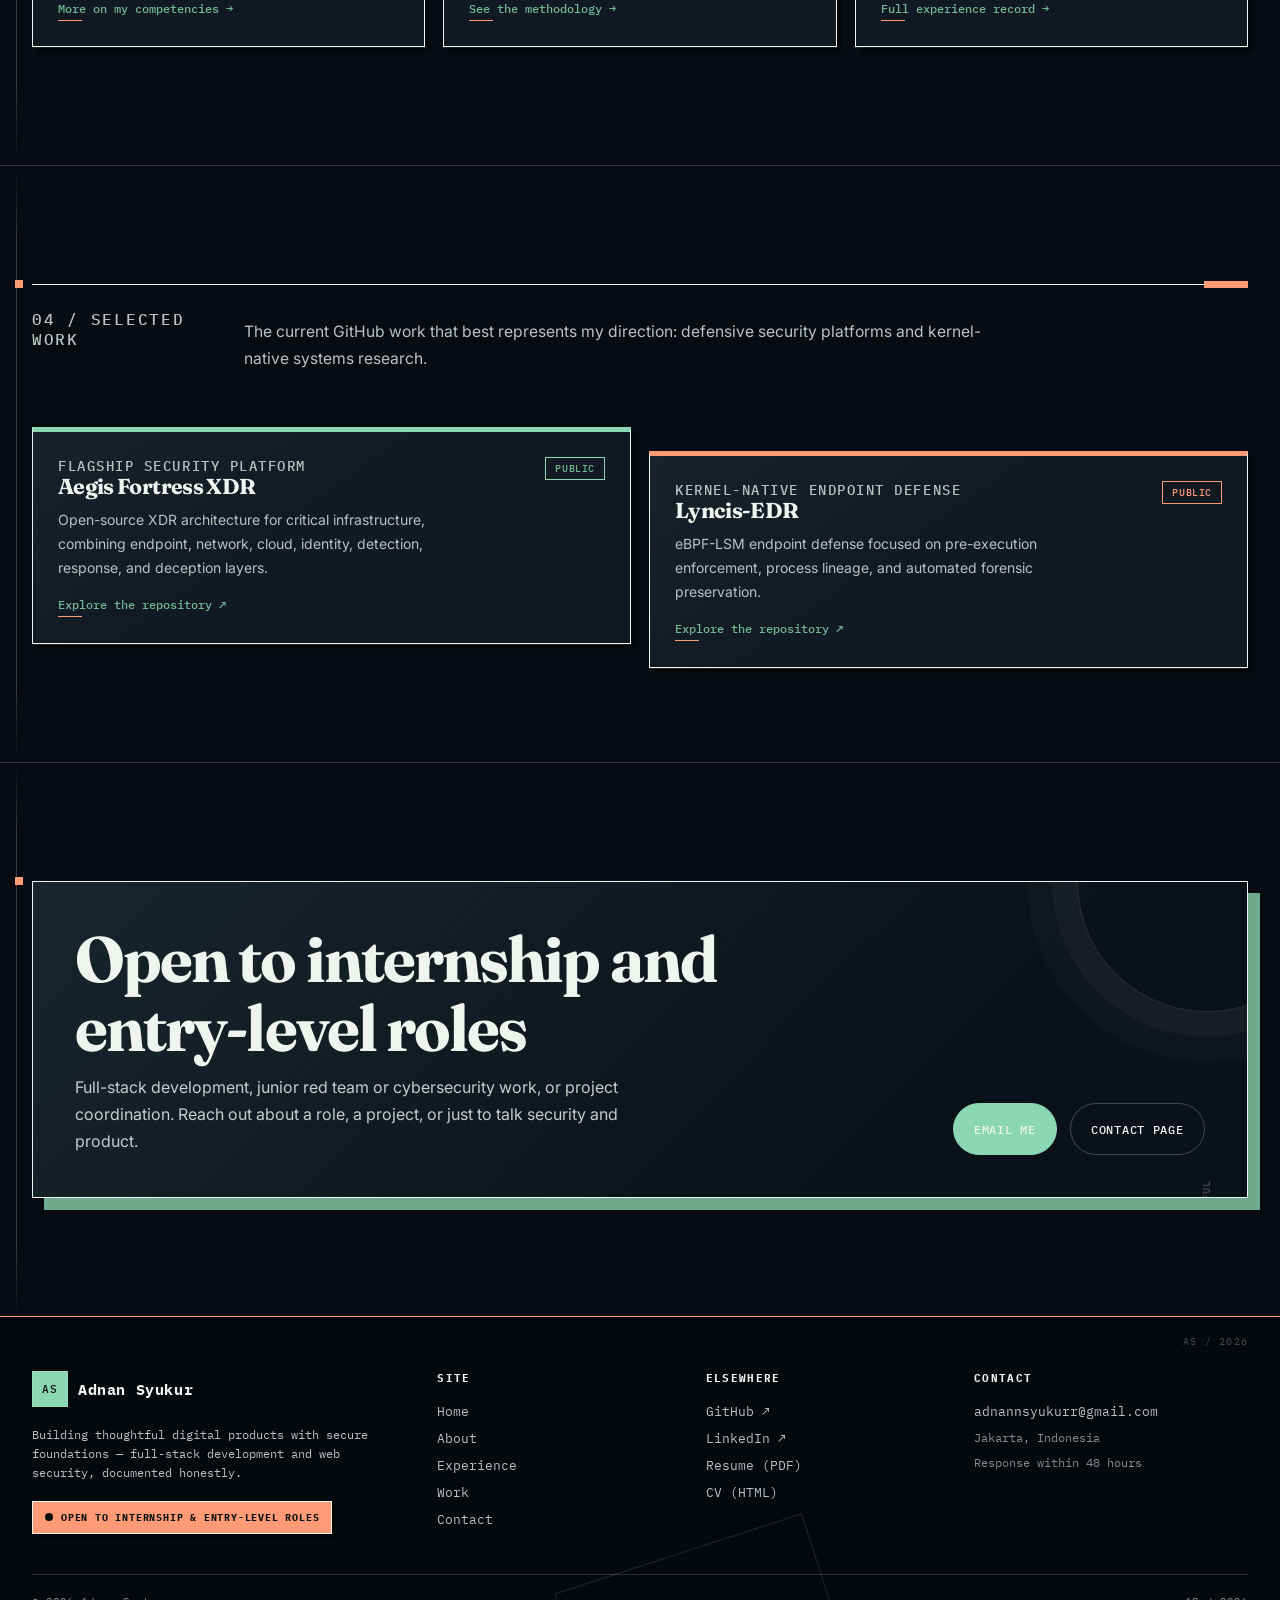
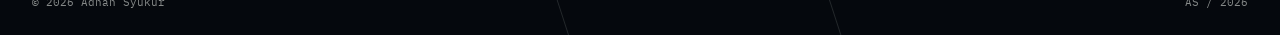
==== commit dbfe2df7: "EOODKEOKD" ====
--- a/index.html
+++ b/index.html
@@ -99,7 +99,7 @@
         <p class="kicker">Portfolio / 2026</p>
         <p class="hero-index">01 — Full-stack engineer / security researcher</p>
         <h1><span>Adnan</span><span>Syukur</span></h1>
-        <p class="hero-copy">I ship full-stack products, pressure-test their security, and document the decisions that make them dependable.</p>
+        <p class="hero-copy">I design and build full-stack products, stress-test them against realistic attack paths, and document the decisions that keep them reliable, secure, and maintainable.</p>
         <div class="actions">
           <a class="button button-primary" href="mailto:adnannsyukurr@gmail.com">Start a conversation</a>
           <a class="button button-secondary" href="work.html">View selected work</a>
@@ -165,13 +165,13 @@
     <div class="container">
       <div class="section-heading">
         <p class="section-label">01 / Summary</p>
-        <p>My background combines hands-on MERN stack development with applied web security, specifically the OWASP Top 10, insecure direct object reference (IDOR) bugs, and authentication bypass patterns, grounded in a formal network engineering certification and one independently designed payment system.</p>
+        <p>My background blends practical MERN stack development with applied web security, particularly the OWASP Top 10, insecure direct object reference (IDOR) vulnerabilities, and authentication bypass testing. It is grounded in formal networking fundamentals and strengthened by independent project work that required me to design, build, and validate a complete product end to end.</p>
       </div>
       <div class="intro-grid">
-        <p class="lead">I treat "developer" and "security tester" as one discipline rather than two, not as a marketing angle but as the habit that has caught the most bugs in my own code.</p>
+        <p class="lead">I see development and security as one engineering discipline: a product is only reliable when it is both functional and resistant to misuse.</p>
         <div class="prose">
-          <p>When I build a feature, I follow it with an attempt to break it: checking authentication flows for bypasses, testing forms for injection, checking endpoints for IDOR. That habit developed while building C-Pay, where being responsible for transaction logic meant "resists misuse" had to be the actual target from day one, not an afterthought.</p>
-          <p>I am early in my career and say so directly rather than inflating it. What I bring instead is consistency: every project referenced on this site was finished, documented, and in most cases pushed past the original scope.</p>
+          <p>When I build a feature, I do not stop at “it works.” I test the authentication flow, validate input handling, check access boundaries, and probe the system for abuse patterns before I consider the feature stable. That habit was sharpened while building C-Pay, where transaction logic had to be safe by design from the first line of code, not corrected after launch.</p>
+          <p>I am still early in my career, and I am transparent about that. What I bring is consistency, accountability, and a habit of shipping work that is documented, reviewed, and improved beyond the original brief.</p>
         </div>
       </div>
     </div>
@@ -181,14 +181,14 @@
     <div class="container">
       <div class="section-heading">
         <p class="section-label">02 / How I Work</p>
-        <p>Five working principles that show up across every project, not slogans picked for a portfolio.</p>
+        <p>Five principles guide how I build, test, and improve digital systems: clarity, accountability, security-minded thinking, and disciplined iteration.</p>
       </div>
       <ul class="rule-list">
-        <li><strong>Build First</strong><span>A working prototype with rough edges beats a perfect plan that never ships. Most of my learning has come from finishing things and then fixing what broke.</span></li>
-        <li><strong>Test Like An Outsider</strong><span>Once a feature works, the next question is always how someone would abuse it. That single habit has caught more bugs than any external review, because it happens earlier and more often.</span></li>
-        <li><strong>Document While Building</strong><span>Notes get written during development, not reconstructed afterward. That matters for handoffs and for anyone reviewing the work later, including future me.</span></li>
-        <li><strong>Prefer Boring Solutions</strong><span>Auditable beats clever. In C-Pay, transaction logic is deliberately isolated into a single code path, at some cost to flexibility, in exchange for confidence that balances cannot drift silently.</span></li>
-        <li><strong>Name The Gaps</strong><span>Go, Supabase Edge Functions, and formal bug bounty methodology are things I am actively learning, not things I have mastered, and I would rather flag that clearly than let it surface awkwardly later.</span></li>
+        <li><strong>Build First</strong><span>A working prototype with rough edges is more valuable than a perfect plan that never ships. Most of my learning has come from completing projects and then improving what broke under real use.</span></li>
+        <li><strong>Test Like an Outsider</strong><span>Once a feature works, the next question is how someone could misuse it. That habit helps catch issues earlier, before they become expensive to fix.</span></li>
+        <li><strong>Document While Building</strong><span>I record decisions as I work so the reasoning behind the system remains visible during review, handoff, and future iteration.</span></li>
+        <li><strong>Choose Boring Reliability</strong><span>Auditable and predictable solutions are preferred over clever shortcuts. In systems with money, data, or user trust at stake, clarity is a core security feature.</span></li>
+        <li><strong>State the Gaps Honestly</strong><span>When a tool or technique is still developing, I say so clearly. It is better to be explicit about current limitations than to overstate capability.</span></li>
       </ul>
     </div>
   </section>
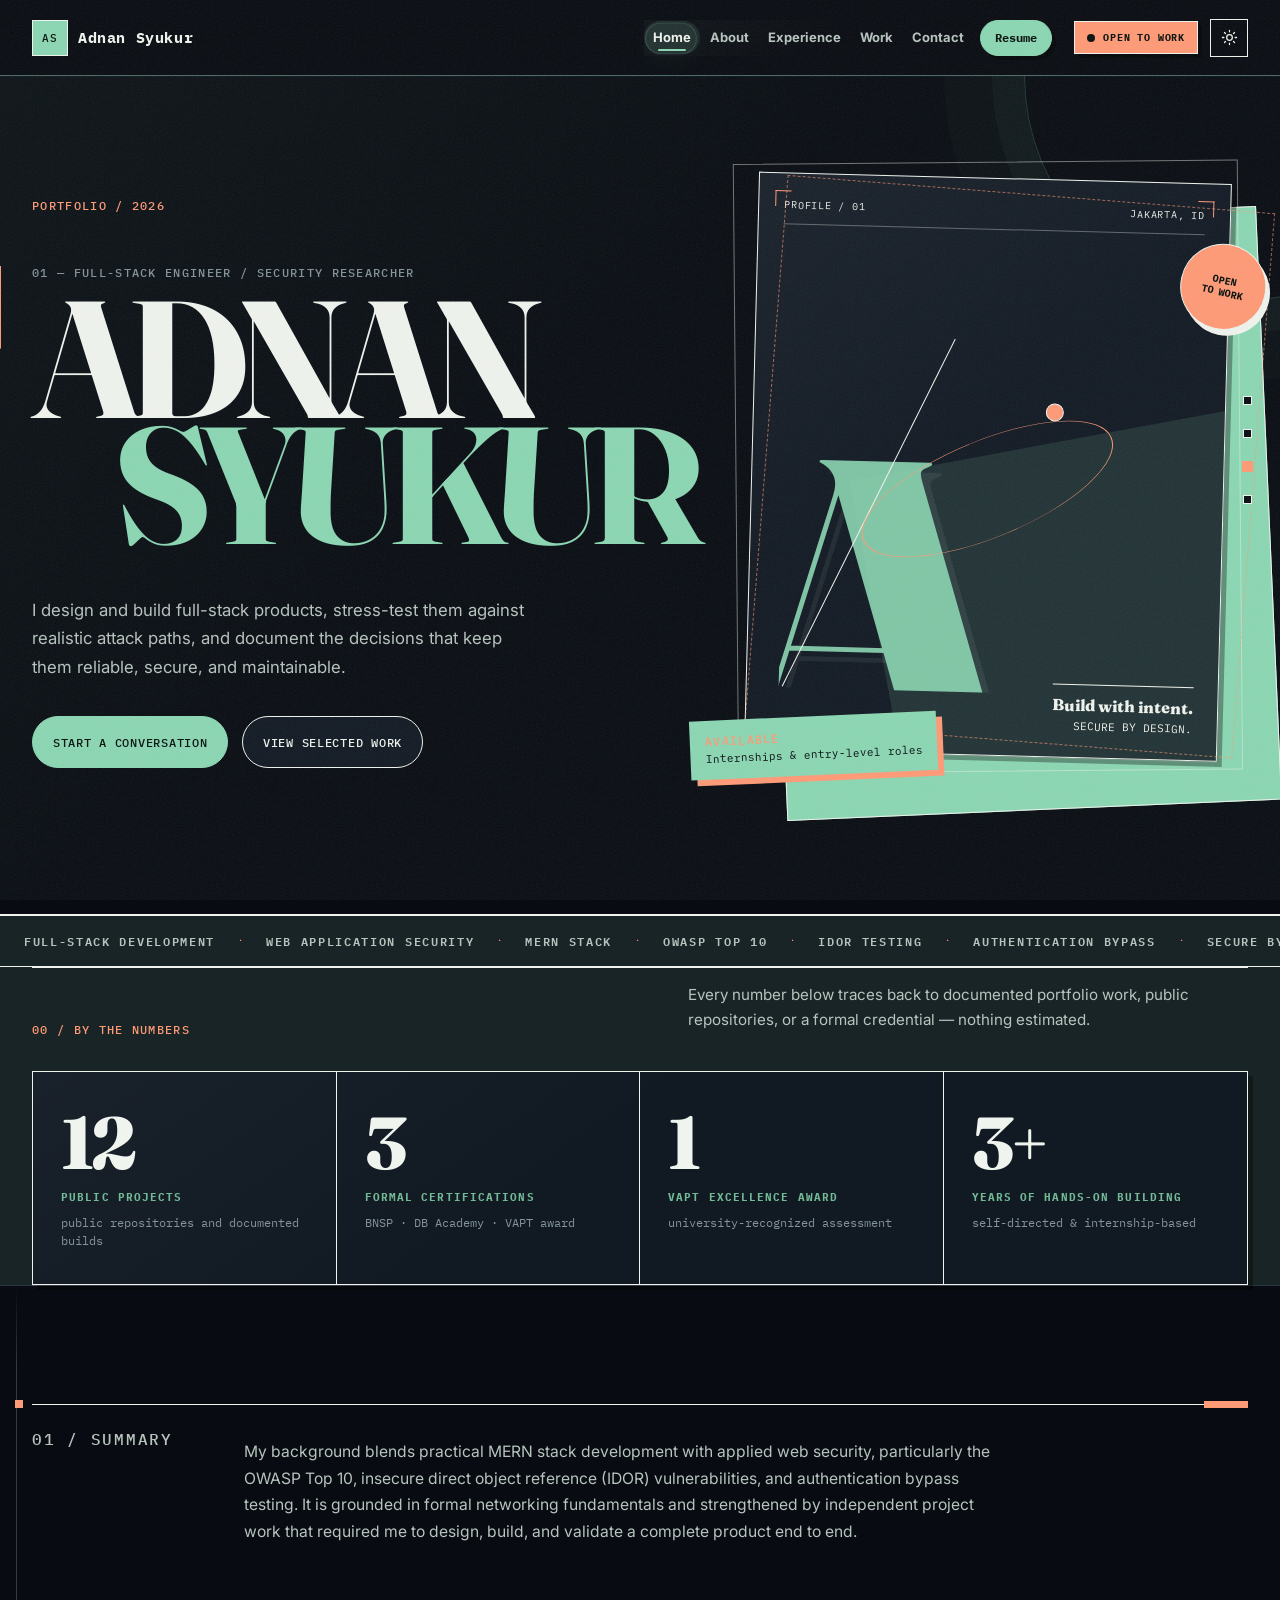
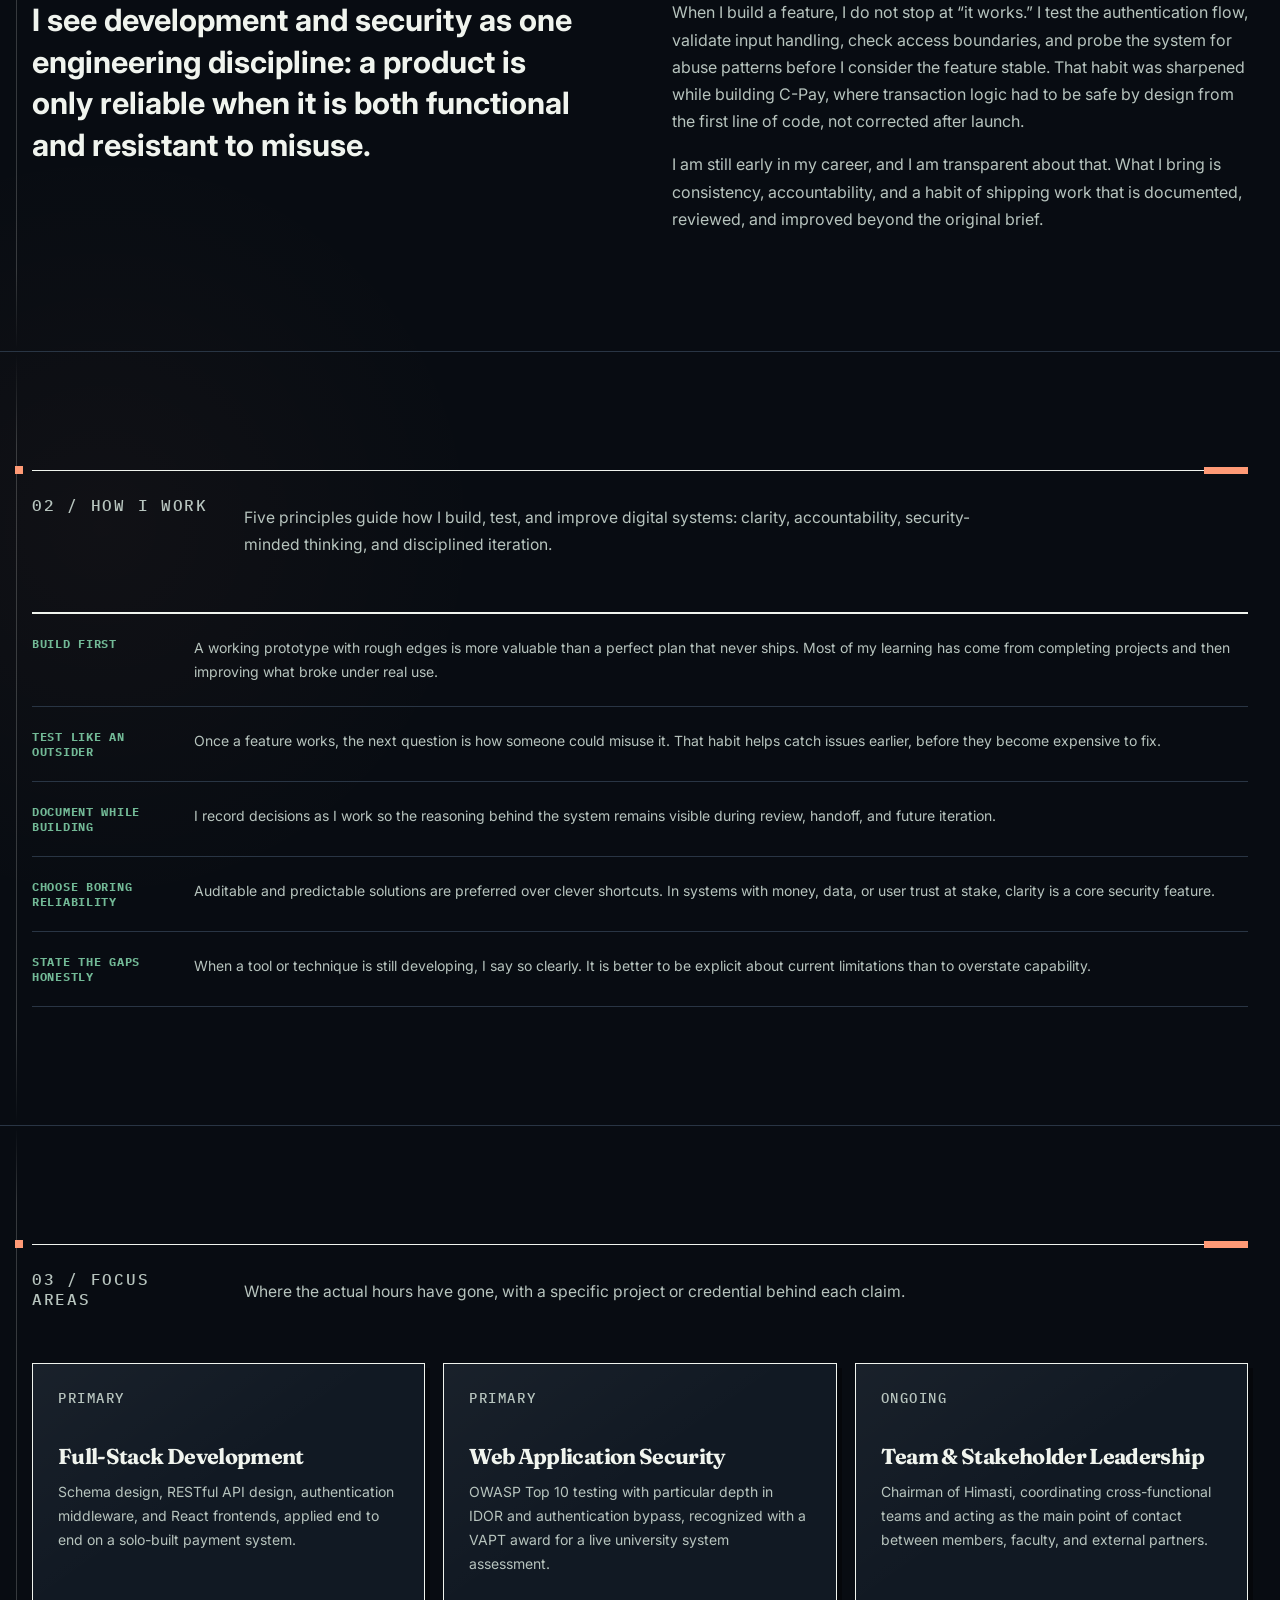
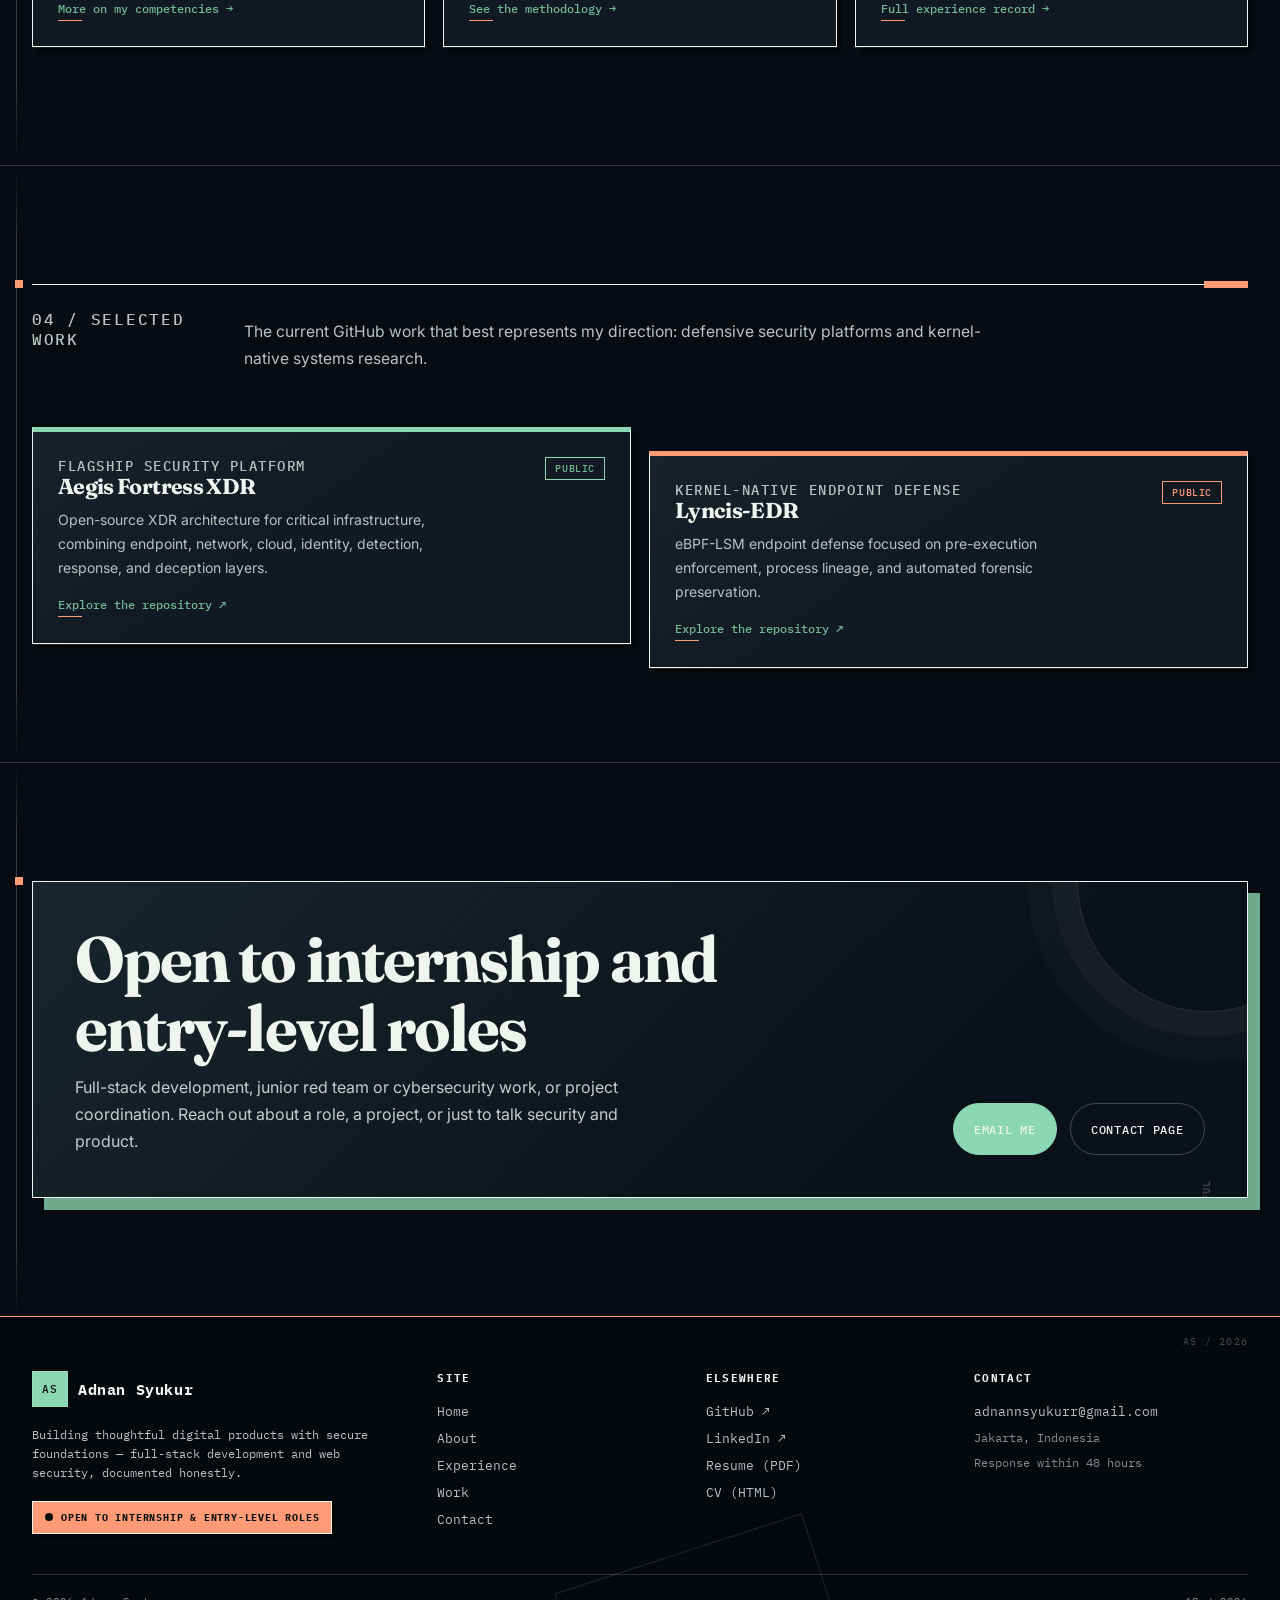
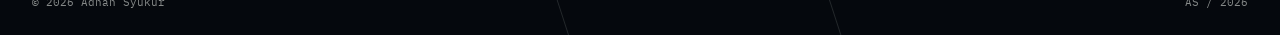
==== commit 269079f7: "WL<WLD" ====
--- a/index.html
+++ b/index.html
@@ -3,6 +3,7 @@
 <head>
 <meta charset="UTF-8">
 <meta name="viewport" content="width=device-width, initial-scale=1.0, viewport-fit=cover">
+<meta name="google-site-verification" content="dssAAR75MzA_tHpBymN2I34Td4Wd1gZ7hPJbIQhTEzk">
 <meta name="theme-color" content="#080C12">
 <meta name="color-scheme" content="light dark">
 <script>
@@ -12,8 +13,8 @@
 <meta name="robots" content="index, follow, max-snippet:-1, max-image-preview:large, max-video-preview:-1">
 
 <!-- Canonical and language tags -->
-<link rel="canonical" href="https://adnan-portofolio-navy.vercel.app/">
-<link rel="alternate" hreflang="en" href="https://adnan-portofolio-navy.vercel.app/">
+<link rel="canonical" href="https://adnanporto.my.id/">
+<link rel="alternate" hreflang="en" href="https://adnanporto.my.id/">
 
 <!-- Primary Meta Tags -->
 <title>Adnan Syukur | Full-Stack Developer & Security Researcher | Portfolio</title>
@@ -23,7 +24,7 @@
 
 <!-- Open Graph / Facebook Meta Tags -->
 <meta property="og:type" content="website">
-<meta property="og:url" content="https://adnan-portofolio-navy.vercel.app/">
+<meta property="og:url" content="https://adnanporto.my.id/">
 <meta property="og:title" content="Adnan Syukur | Full-Stack Developer & Security Researcher">
 <meta property="og:description" content="Explore my projects in full-stack development and web application security testing with proven MERN expertise.">
 <meta property="og:site_name" content="Adnan Syukur Portfolio">
@@ -31,7 +32,7 @@
 
 <!-- Twitter Meta Tags -->
 <meta name="twitter:card" content="summary_large_image">
-<meta name="twitter:url" content="https://adnan-portofolio-navy.vercel.app/">
+<meta name="twitter:url" content="https://adnanporto.my.id/">
 <meta name="twitter:title" content="Adnan Syukur | Full-Stack Developer & Security Researcher">
 <meta name="twitter:description" content="Full-stack developer combining MERN stack expertise with applied web security testing.">
 <meta name="twitter:creator" content="@adnansyukurs">
@@ -48,9 +49,10 @@
 
 <!-- Stylesheet -->
 <link rel="stylesheet" href="css/style.css">
-<link rel="stylesheet" href="https://fonts.googleapis.com/css2?family=Fraunces:opsz,wght@9..144,600;9..144,700;9..144,800&family=Inter:wght@400;500;600;700;800&family=IBM+Plex+Mono:wght@400;500;600;700&display=swap">
+<link rel="preload" href="https://fonts.googleapis.com/css2?family=Fraunces:opsz,wght@9..144,600..800&family=Inter:wght@400..800&family=IBM+Plex+Mono:wght@400..700&display=swap" as="style" data-font-stylesheet>
+<noscript><link rel="stylesheet" href="https://fonts.googleapis.com/css2?family=Fraunces:opsz,wght@9..144,600..800&family=Inter:wght@400..800&family=IBM+Plex+Mono:wght@400..700&display=swap"></noscript>
 <script type="application/ld+json">
-{"@context":"https://schema.org","@type":"Person","name":"Adnan Syukur","url":"https://adnan-portofolio-navy.vercel.app/","jobTitle":"Full-Stack Developer and Security Researcher","sameAs":["https://github.com/SS7ZX","https://www.linkedin.com/in/adnansyukurs/"]}
+{"@context":"https://schema.org","@type":"Person","name":"Adnan Syukur","url":"https://adnanporto.my.id/","jobTitle":"Full-Stack Developer and Security Researcher","sameAs":["https://github.com/SS7ZX","https://www.linkedin.com/in/adnansyukurs/"]}
 </script>
 
 <!-- No-JavaScript fallback -->
--- a/css/style.css
+++ b/css/style.css
@@ -837,26 +837,7 @@
 .reveal:nth-child(3) { transition-delay: .16s; }
 .reveal:nth-child(4) { transition-delay: .24s; }
 
-/* staged page-load entrance (only when JS ran — html.js.is-ready) */
-html.js.is-ready .hero-intro > * {
-  opacity: 0;
-  animation: rise .7s cubic-bezier(.2, .7, .2, 1) forwards;
-}
-html.js.is-ready .hero-intro > *:nth-child(1) { animation-delay: .08s; }
-html.js.is-ready .hero-intro > *:nth-child(2) { animation-delay: .16s; }
-html.js.is-ready .hero-intro > *:nth-child(3) { animation-delay: .24s; }
-html.js.is-ready .hero-intro > *:nth-child(4) { animation-delay: .34s; }
-html.js.is-ready .hero-intro > *:nth-child(5) { animation-delay: .44s; }
-html.js.is-ready .hero-intro > *:nth-child(6) { animation-delay: .54s; }
-/* the hero frame keeps its pointer-tilt transform, so it enters via the page fade */
-html.js.is-ready .page-hero .container > * { opacity: 0; animation: rise .7s cubic-bezier(.2, .7, .2, 1) forwards; }
-html.js.is-ready .page-hero .container > *:nth-child(1) { animation-delay: .1s; }
-html.js.is-ready .page-hero .container > *:nth-child(2) { animation-delay: .2s; }
-html.js.is-ready .page-hero .container > *:nth-child(3) { animation-delay: .3s; }
-html.js.is-ready .page-hero .container > *:nth-child(4) { animation-delay: .4s; }
-
-/* page-load slide (class toggled by JS) */
-body.page-loading main, body.page-loading .site-footer { opacity: 0; transform: translateX(28px); }
+/* Keep page content visible immediately; transitions only run on navigation. */
 body main, body .site-footer { will-change: opacity, transform; transition: opacity .72s ease, transform .72s cubic-bezier(.16, 1, .3, 1); }
 body.page-leaving main, body.page-leaving .site-footer { opacity: 0; transform: translateX(-28px); }
 
@@ -944,7 +925,7 @@
 @media (prefers-reduced-motion: reduce) {
   html { scroll-behavior: auto; }
   *, *::before, *::after { animation-duration: .01ms !important; animation-iteration-count: 1 !important; transition-duration: .01ms !important; }
-  .reveal, html.js.is-ready .hero-intro > *, html.js.is-ready .page-hero .container > * { opacity: 1; transform: none; }
+  .reveal { opacity: 1; transform: none; }
   .marquee-track { animation: none; }
   body main, body .site-footer { transition: none; }
 }
--- a/css/style.css
+++ b/css/style.css
@@ -837,26 +837,7 @@
 .reveal:nth-child(3) { transition-delay: .16s; }
 .reveal:nth-child(4) { transition-delay: .24s; }
 
-/* staged page-load entrance (only when JS ran — html.js.is-ready) */
-html.js.is-ready .hero-intro > * {
-  opacity: 0;
-  animation: rise .7s cubic-bezier(.2, .7, .2, 1) forwards;
-}
-html.js.is-ready .hero-intro > *:nth-child(1) { animation-delay: .08s; }
-html.js.is-ready .hero-intro > *:nth-child(2) { animation-delay: .16s; }
-html.js.is-ready .hero-intro > *:nth-child(3) { animation-delay: .24s; }
-html.js.is-ready .hero-intro > *:nth-child(4) { animation-delay: .34s; }
-html.js.is-ready .hero-intro > *:nth-child(5) { animation-delay: .44s; }
-html.js.is-ready .hero-intro > *:nth-child(6) { animation-delay: .54s; }
-/* the hero frame keeps its pointer-tilt transform, so it enters via the page fade */
-html.js.is-ready .page-hero .container > * { opacity: 0; animation: rise .7s cubic-bezier(.2, .7, .2, 1) forwards; }
-html.js.is-ready .page-hero .container > *:nth-child(1) { animation-delay: .1s; }
-html.js.is-ready .page-hero .container > *:nth-child(2) { animation-delay: .2s; }
-html.js.is-ready .page-hero .container > *:nth-child(3) { animation-delay: .3s; }
-html.js.is-ready .page-hero .container > *:nth-child(4) { animation-delay: .4s; }
-
-/* page-load slide (class toggled by JS) */
-body.page-loading main, body.page-loading .site-footer { opacity: 0; transform: translateX(28px); }
+/* Keep page content visible immediately; transitions only run on navigation. */
 body main, body .site-footer { will-change: opacity, transform; transition: opacity .72s ease, transform .72s cubic-bezier(.16, 1, .3, 1); }
 body.page-leaving main, body.page-leaving .site-footer { opacity: 0; transform: translateX(-28px); }
 
@@ -944,7 +925,7 @@
 @media (prefers-reduced-motion: reduce) {
   html { scroll-behavior: auto; }
   *, *::before, *::after { animation-duration: .01ms !important; animation-iteration-count: 1 !important; transition-duration: .01ms !important; }
-  .reveal, html.js.is-ready .hero-intro > *, html.js.is-ready .page-hero .container > * { opacity: 1; transform: none; }
+  .reveal { opacity: 1; transform: none; }
   .marquee-track { animation: none; }
   body main, body .site-footer { transition: none; }
 }
